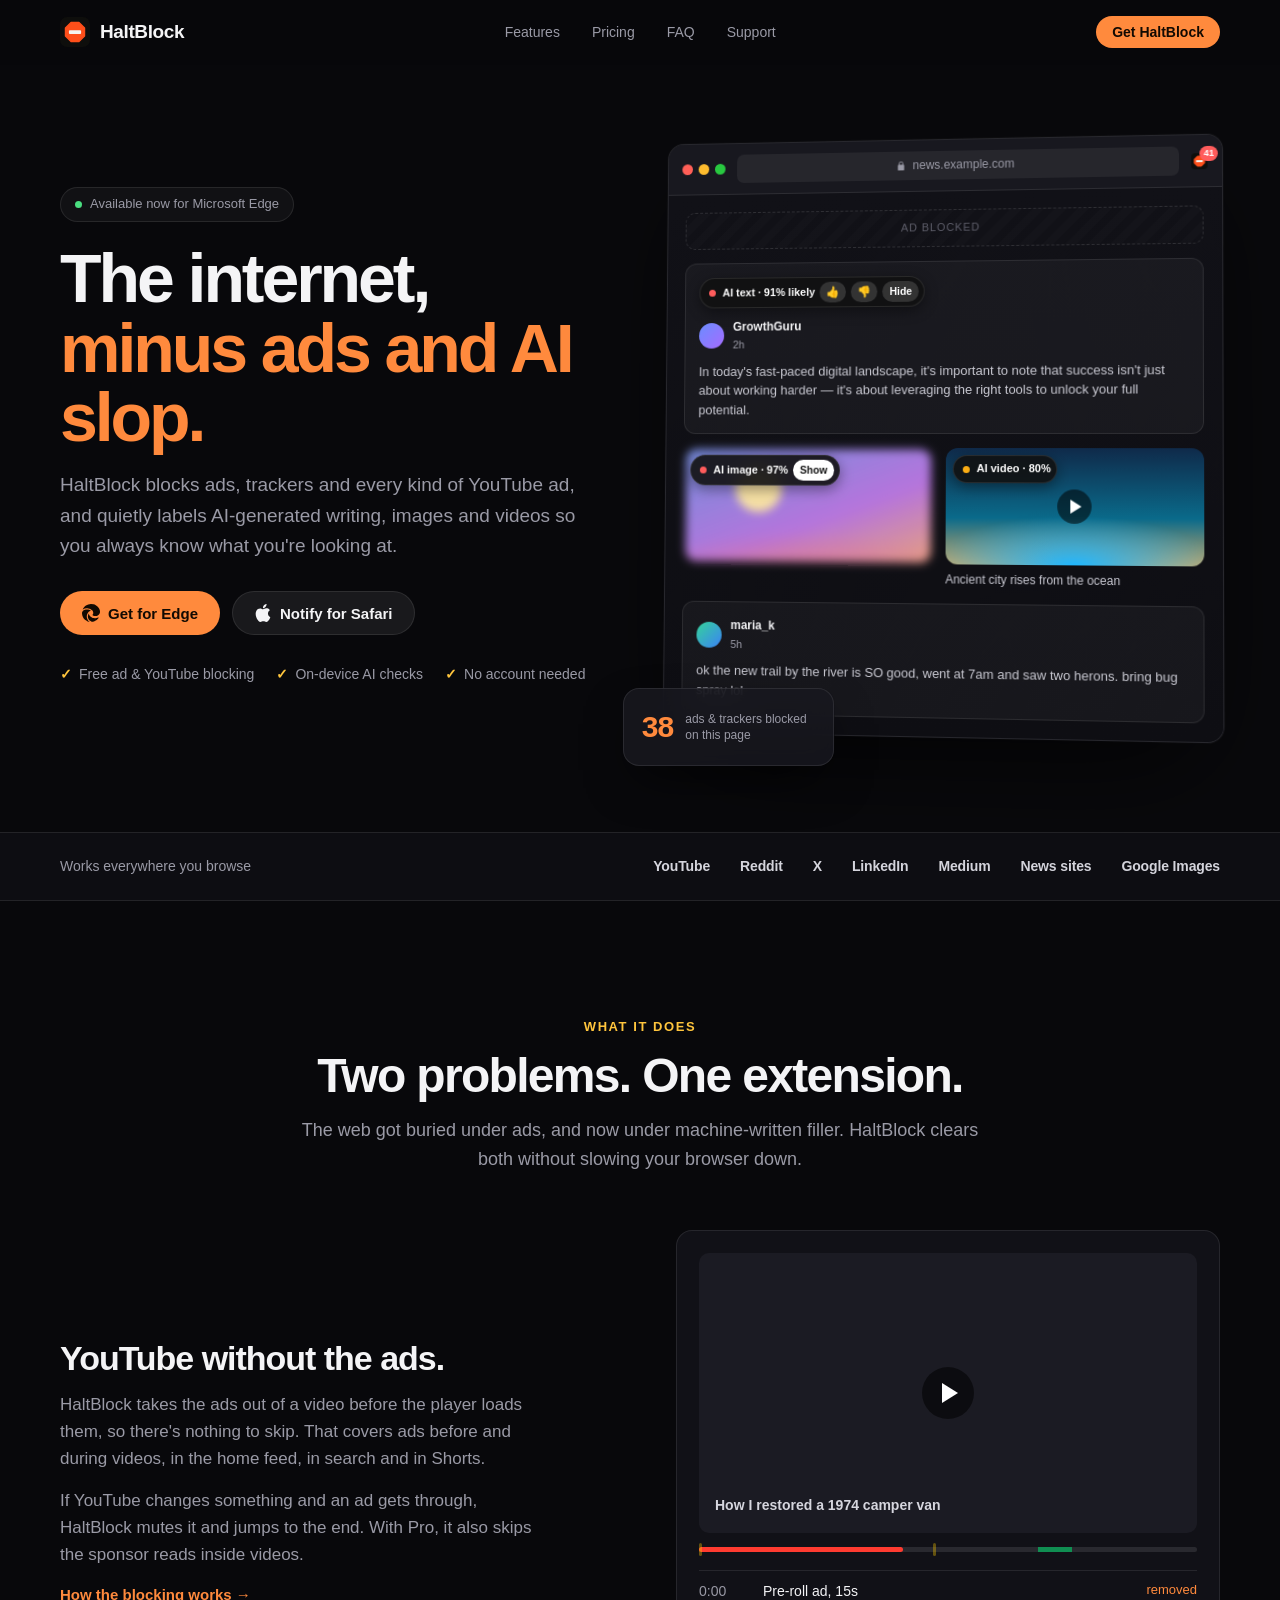
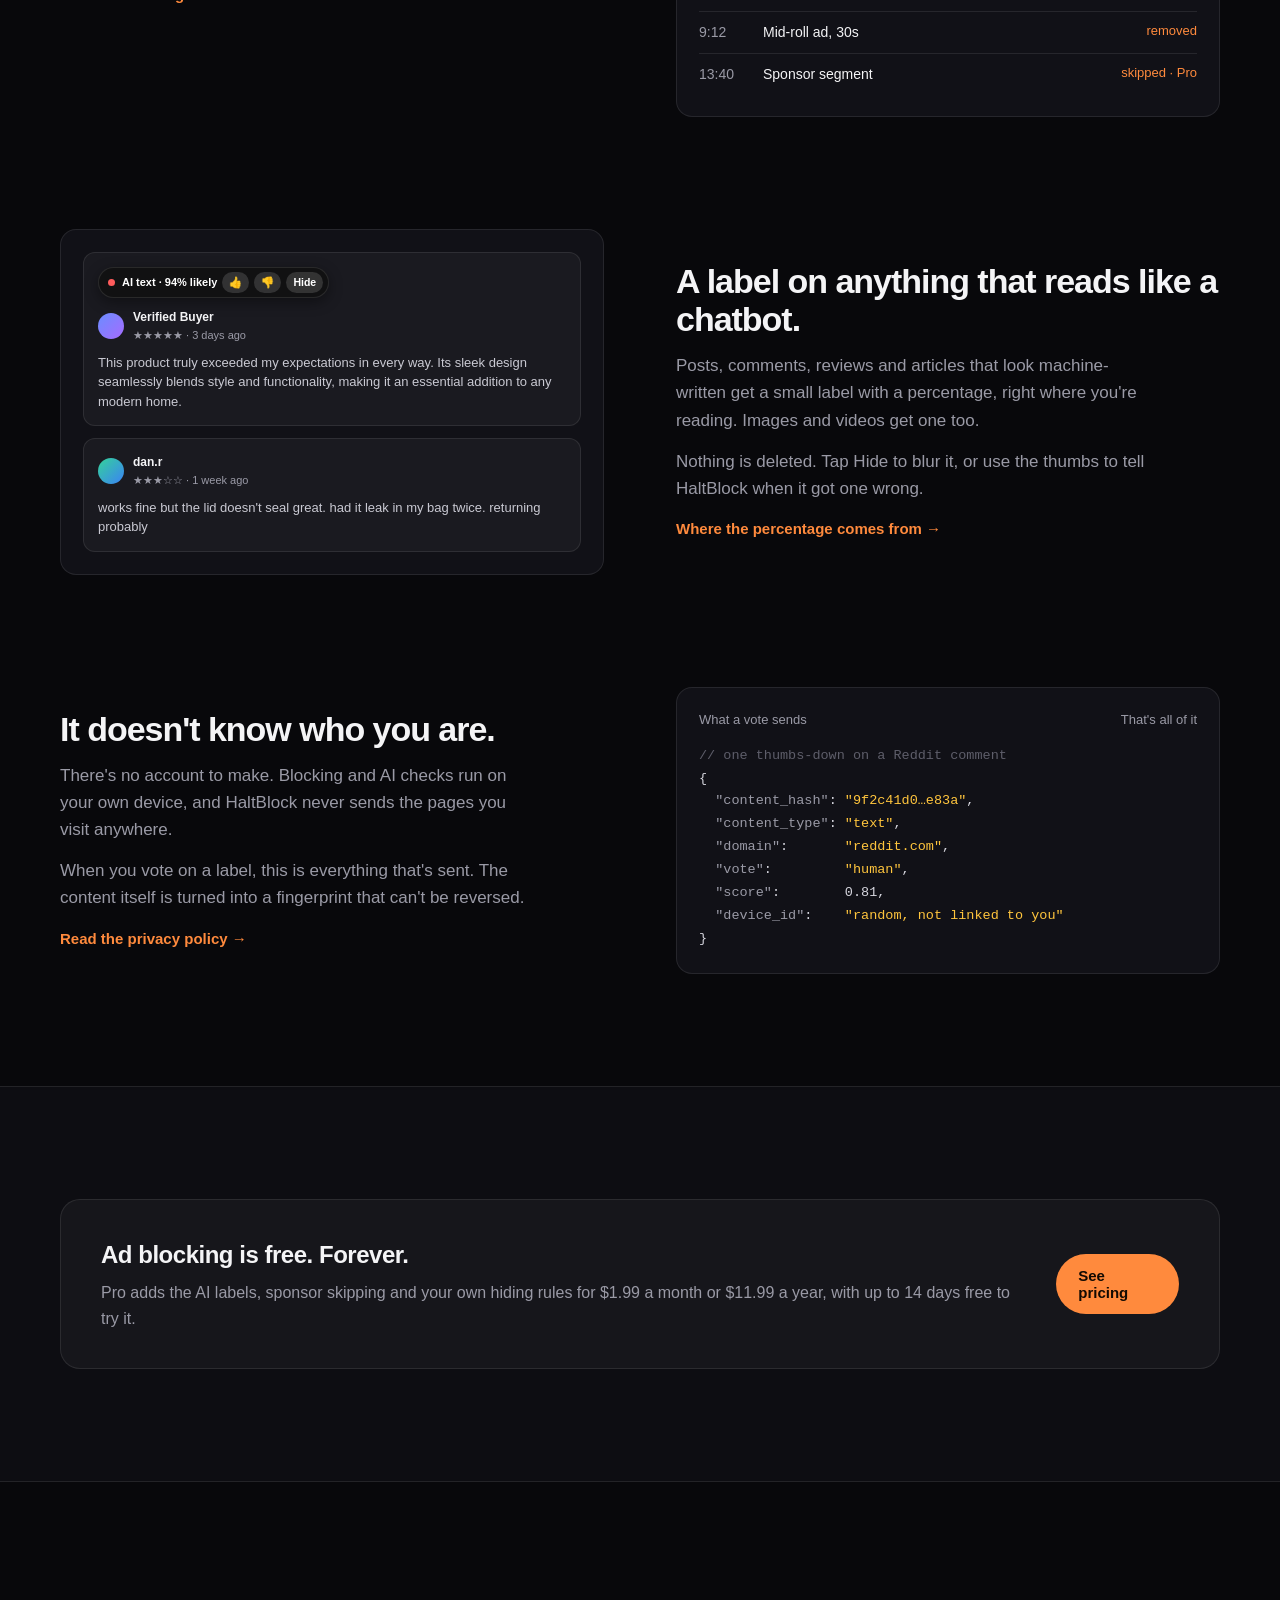
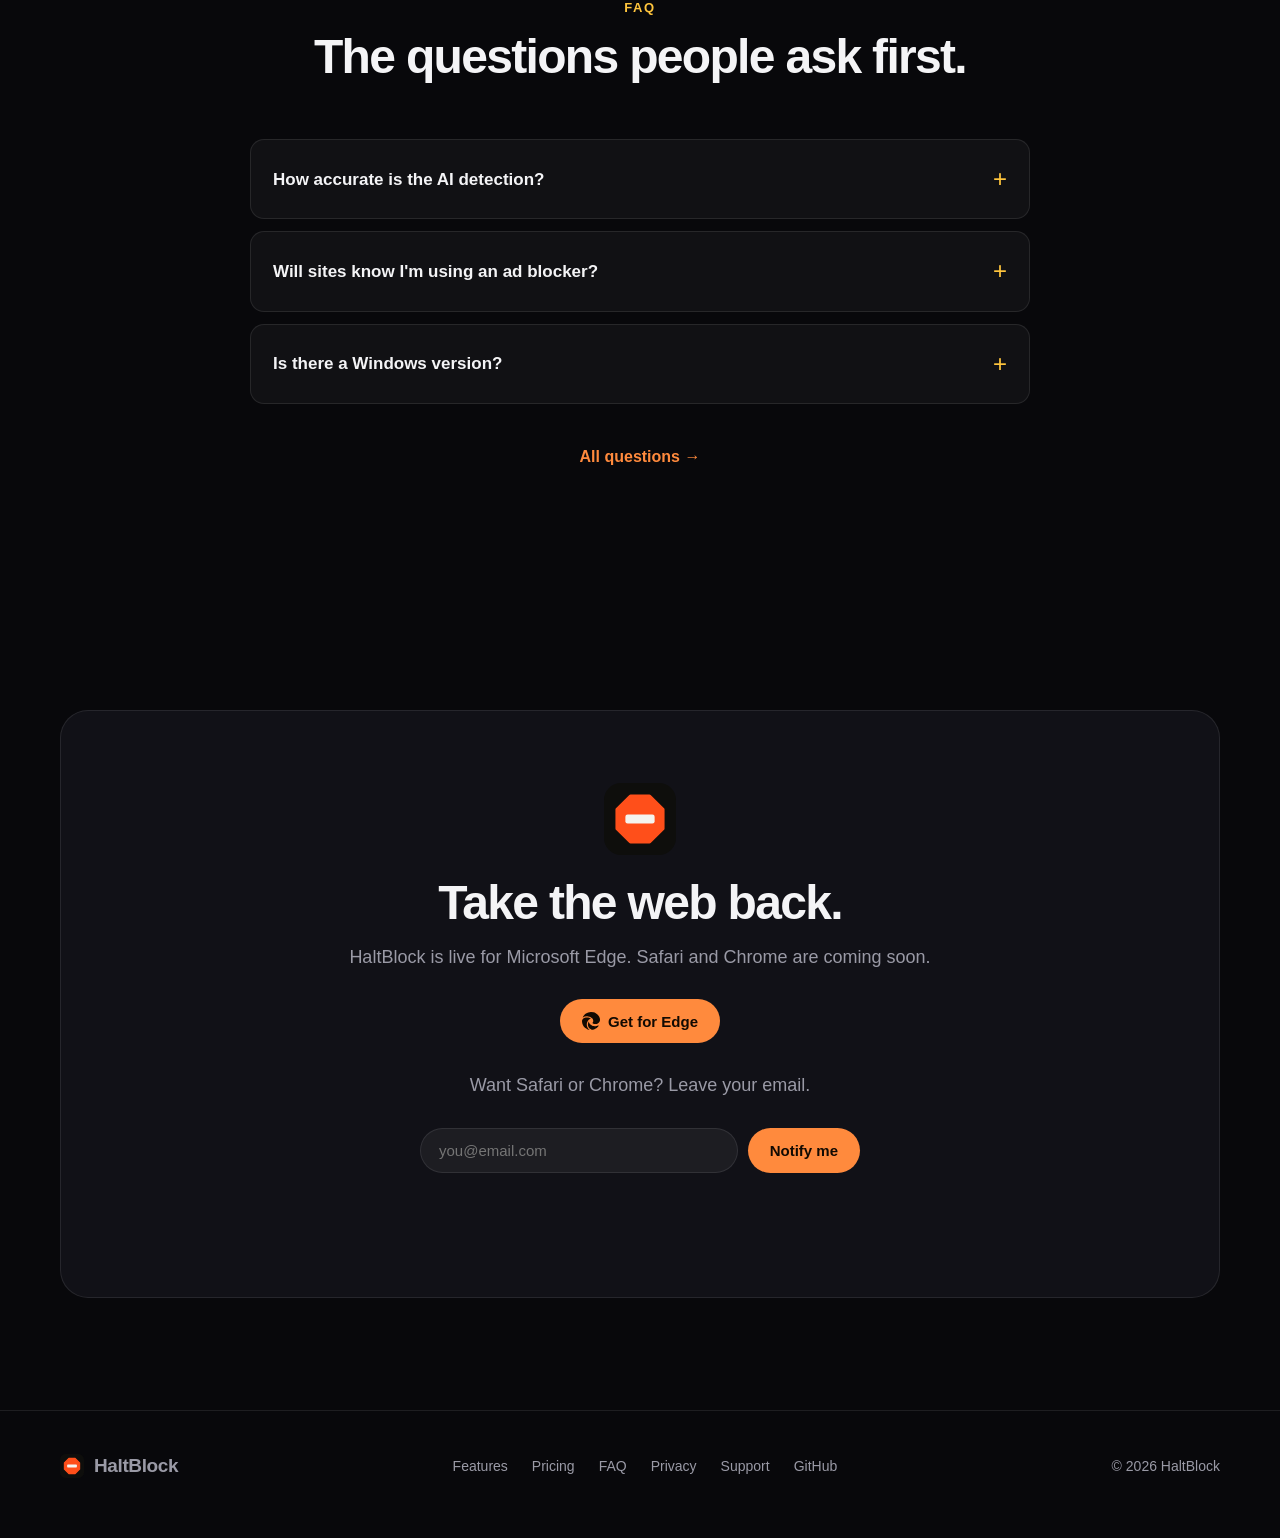
==== index.html @ d2117b4b "Replace the broken Edge button icon with the real mark. Co-authored-by: Cursor <cursoragent@cursor.c" ====
<!DOCTYPE html>
<html lang="en">
<head>
    <meta charset="utf-8">
    <meta name="viewport" content="width=device-width, initial-scale=1">
    <title>HaltBlock — The internet, minus ads and AI slop</title>
    <meta name="description" content="HaltBlock blocks ads, trackers and every kind of YouTube ad, and labels AI-generated text, images and videos. Available now for Microsoft Edge. Safari and Chrome coming soon.">
    <meta property="og:title" content="HaltBlock — The internet, minus ads and AI slop">
    <meta property="og:description" content="HaltBlock blocks ads, trackers and every kind of YouTube ad, and labels AI-generated text, images and videos. Available now for Microsoft Edge.">
    <meta property="og:type" content="website">
    <meta name="theme-color" content="#08080B">
    <link rel="icon" href="assets/logo.svg" type="image/svg+xml">
    <link rel="stylesheet" href="assets/style.css?v=5">
    <script src="assets/main.js?v=6" defer></script>
</head>
<body>
    <nav class="nav">
        <div class="container nav-inner">
            <a href="./" class="brand"><img src="assets/logo.svg" alt="" width="30" height="30"><span>HaltBlock</span></a>
            <div class="nav-links">
                <a href="features/">Features</a>
                <a href="pricing/">Pricing</a>
                <a href="faq/">FAQ</a>
                <a href="support/">Support</a>
            </div>
            <a href="#download" class="button button-small">Get HaltBlock</a>
        </div>
    </nav>

    <header class="hero">
        <div class="container hero-grid">
            <div class="hero-copy reveal">
                <span class="eyebrow"><span class="dot"></span> Available now for Microsoft Edge</span>
                <h1>The internet,<br><span class="accent-text">minus ads and AI slop.</span></h1>
                <p class="lead">HaltBlock blocks ads, trackers and every kind of YouTube ad, and quietly labels AI-generated writing, images and videos so you always know what you're looking at.</p>
                <div class="hero-actions">
                    <a href="https://microsoftedge.microsoft.com/addons/detail/nmaakingkhcmhkjenjofkkhcdcbfdnhn" class="button" rel="noopener"><svg width="18" height="18" viewBox="0 0 24 24" fill="currentColor" aria-hidden="true"><path d="M21.86 17.86q.14 0 .25.12.1.13.1.25t-.11.33l-.32.46-.43.53-.44.5q-.21.25-.38.42l-.22.23q-.58.53-1.34 1.04-.76.51-1.6.91-.86.4-1.74.64t-1.67.24q-.9 0-1.69-.28-.8-.28-1.48-.78-.68-.5-1.22-1.17-.53-.66-.92-1.44-.38-.77-.58-1.6-.2-.83-.2-1.67 0-1 .32-1.96.33-.97.87-1.8.14.95.55 1.77.41.82 1.02 1.5.6.68 1.38 1.21.78.54 1.64.9.86.36 1.77.56.92.2 1.8.2 1.12 0 2.18-.24 1.06-.23 2.06-.72l.2-.1.2-.05zm-15.5-1.27q0 1.1.27 2.15.27 1.06.78 2.03.51.96 1.24 1.77.74.82 1.66 1.4-1.47-.2-2.8-.74-1.33-.55-2.48-1.37-1.15-.83-2.08-1.9-.92-1.07-1.58-2.33T.36 14.94Q0 13.54 0 12.06q0-.81.32-1.49.31-.68.83-1.23.53-.55 1.2-.96.66-.4 1.35-.66.74-.27 1.5-.39.78-.12 1.55-.12.7 0 1.42.1.72.12 1.4.35.68.23 1.32.57.63.35 1.16.83-.35 0-.7.07-.33.07-.65.23v-.02q-.63.28-1.2.74-.57.46-1.05 1.04-.48.58-.87 1.26-.38.67-.65 1.39-.27.71-.42 1.44-.15.72-.15 1.38zM11.96.06q1.7 0 3.33.39 1.63.38 3.07 1.15 1.43.77 2.62 1.93 1.18 1.16 1.98 2.7.49.94.76 1.96.28 1 .28 2.08 0 .89-.23 1.7-.24.8-.69 1.48-.45.68-1.1 1.22-.64.53-1.45.88-.54.24-1.11.36-.58.13-1.16.13-.42 0-.97-.03-.54-.03-1.1-.12-.55-.1-1.05-.28-.5-.19-.84-.5-.12-.09-.23-.24-.1-.16-.1-.33 0-.15.16-.35.16-.2.35-.5.2-.28.36-.68.16-.4.16-.95 0-1.06-.4-1.96-.4-.91-1.06-1.64-.66-.74-1.52-1.28-.86-.55-1.79-.89-.84-.3-1.72-.44-.87-.14-1.76-.14-1.55 0-3.06.45T.94 7.55q.71-1.74 1.81-3.13 1.1-1.38 2.52-2.35Q6.68 1.1 8.37.58q1.7-.52 3.58-.52Z"/></svg>Get for Edge</a>
                    <a href="#download" class="button button-ghost"><svg width="18" height="18" viewBox="0 0 24 24" fill="currentColor" aria-hidden="true"><path d="M12.152 6.896c-.948 0-2.415-1.078-3.96-1.04-2.04.027-3.91 1.183-4.961 3.014-2.117 3.675-.546 9.103 1.519 12.09 1.013 1.454 2.208 3.09 3.792 3.039 1.52-.065 2.09-.987 3.935-.987 1.831 0 2.35.987 3.96.948 1.637-.026 2.676-1.48 3.676-2.948 1.156-1.688 1.636-3.325 1.662-3.415-.039-.013-3.182-1.221-3.22-4.857-.026-3.04 2.48-4.494 2.597-4.559-1.429-2.09-3.623-2.324-4.39-2.376-2-.156-3.675 1.09-4.61 1.09zM15.53 3.83c.843-1.012 1.4-2.427 1.245-3.83-1.207.052-2.662.805-3.532 1.818-.78.896-1.454 2.338-1.273 3.714 1.338.104 2.715-.688 3.559-1.701"/></svg>Notify for Safari</a>
                </div>
                <ul class="hero-points">
                    <li>Free ad &amp; YouTube blocking</li>
                    <li>On-device AI checks</li>
                    <li>No account needed</li>
                </ul>
            </div>

            <div class="hero-visual reveal" aria-label="HaltBlock labeling AI content in a browser">
                <div class="browser">
                    <div class="browser-bar">
                        <span class="lights"><i></i><i></i><i></i></span>
                        <span class="address"><svg width="11" height="11" viewBox="0 0 24 24" fill="currentColor" aria-hidden="true"><path d="M17 9V7a5 5 0 0 0-10 0v2a2 2 0 0 0-2 2v9a2 2 0 0 0 2 2h10a2 2 0 0 0 2-2v-9a2 2 0 0 0-2-2Zm-8 0V7a3 3 0 0 1 6 0v2H9Z"/></svg> news.example.com</span>
                        <span class="ext-icon"><img src="assets/logo.svg" alt="" width="16" height="16"><b id="badge-count">0</b></span>
                    </div>
                    <div class="browser-body">
                        <div class="ad-slot"><span>Ad blocked</span></div>

                        <article class="mock-post">
                            <div class="blok-badge"><span class="pip"></span>AI text · 91% likely<button>👍</button><button>👎</button><button>Hide</button></div>
                            <div class="mock-author"><span class="avatar"></span><div><b>GrowthGuru</b><small>2h</small></div></div>
                            <p>In today's fast-paced digital landscape, it's important to note that success isn't just about working harder — it's about leveraging the right tools to unlock your full potential.</p>
                        </article>

                        <div class="mock-row">
                            <figure class="mock-image">
                                <div class="blok-badge overlay"><span class="pip"></span>AI image · 97%<button class="active">Show</button></div>
                                <div class="art art-1"></div>
                            </figure>
                            <figure class="mock-video">
                                <div class="blok-badge overlay amber"><span class="pip"></span>AI video · 80%</div>
                                <div class="art art-2"><span class="play"></span></div>
                                <figcaption>Ancient city rises from the ocean</figcaption>
                            </figure>
                        </div>

                        <article class="mock-post human">
                            <div class="mock-author"><span class="avatar avatar-2"></span><div><b>maria_k</b><small>5h</small></div></div>
                            <p>ok the new trail by the river is SO good, went at 7am and saw two herons. bring bug spray lol</p>
                        </article>
                    </div>
                </div>
                <div class="float-card stat-card">
                    <span class="stat-num" data-count="38">0</span>
                    <span class="stat-label">ads &amp; trackers blocked on this page</span>
                </div>
            </div>
        </div>
    </header>

    <section class="strip">
        <div class="container strip-inner">
            <span>Works everywhere you browse</span>
            <ul>
                <li>YouTube</li><li>Reddit</li><li>X</li><li>LinkedIn</li><li>Medium</li><li>News sites</li><li>Google Images</li>
            </ul>
        </div>
    </section>

    <section class="section">
        <div class="container">
            <div class="section-head">
                <span class="kicker">What it does</span>
                <h2>Two problems. One extension.</h2>
                <p>The web got buried under ads, and now under machine-written filler. HaltBlock clears both without slowing your browser down.</p>
            </div>

            <div class="rows">
                <div class="row">
                    <div class="row-copy">
                        <h3>YouTube without the ads.</h3>
                        <p>HaltBlock takes the ads out of a video before the player loads them, so there's nothing to skip. That covers ads before and during videos, in the home feed, in search and in Shorts.</p>
                        <p>If YouTube changes something and an ad gets through, HaltBlock mutes it and jumps to the end. With Pro, it also skips the sponsor reads inside videos.</p>
                        <a class="more" href="features/#ads">How the blocking works →</a>
                    </div>
                    <div class="panel">
                        <div class="player-screen"><span class="play"></span><span class="player-title">How I restored a 1974 camper van</span></div>
                        <div class="player-bar"><i class="played" style="width: 41%"></i><b class="gone" style="left: 0"></b><b class="gone" style="left: 47%"></b><b class="sponsor" style="left: 68%; width: 7%"></b></div>
                        <ul class="log">
                            <li><span>0:00</span>Pre-roll ad, 15s<em>removed</em></li>
                            <li><span>9:12</span>Mid-roll ad, 30s<em>removed</em></li>
                            <li><span>13:40</span>Sponsor segment<em>skipped · Pro</em></li>
                        </ul>
                    </div>
                </div>

                <div class="row flip">
                    <div class="row-copy">
                        <h3>A label on anything that reads like a chatbot.</h3>
                        <p>Posts, comments, reviews and articles that look machine-written get a small label with a percentage, right where you're reading. Images and videos get one too.</p>
                        <p>Nothing is deleted. Tap Hide to blur it, or use the thumbs to tell HaltBlock when it got one wrong.</p>
                        <a class="more" href="features/#labels">Where the percentage comes from →</a>
                    </div>
                    <div class="panel">
                        <article class="mock-post">
                            <div class="blok-badge"><span class="pip"></span>AI text · 94% likely<button>👍</button><button>👎</button><button>Hide</button></div>
                            <div class="mock-author"><span class="avatar"></span><div><b>Verified Buyer</b><small>★★★★★ · 3 days ago</small></div></div>
                            <p>This product truly exceeded my expectations in every way. Its sleek design seamlessly blends style and functionality, making it an essential addition to any modern home.</p>
                        </article>
                        <article class="mock-post" style="margin-top: 12px">
                            <div class="mock-author"><span class="avatar avatar-2"></span><div><b>dan.r</b><small>★★★☆☆ · 1 week ago</small></div></div>
                            <p>works fine but the lid doesn't seal great. had it leak in my bag twice. returning probably</p>
                        </article>
                    </div>
                </div>

                <div class="row">
                    <div class="row-copy">
                        <h3>It doesn't know who you are.</h3>
                        <p>There's no account to make. Blocking and AI checks run on your own device, and HaltBlock never sends the pages you visit anywhere.</p>
                        <p>When you vote on a label, this is everything that's sent. The content itself is turned into a fingerprint that can't be reversed.</p>
                        <a class="more" href="privacy/">Read the privacy policy →</a>
                    </div>
                    <div class="panel">
                        <div class="panel-head"><span>What a vote sends</span><span>That's all of it</span></div>
<pre class="code"><span class="c">// one thumbs-down on a Reddit comment</span>
{
  <span class="k">"content_hash"</span>: <span class="s">"9f2c41d0…e83a"</span>,
  <span class="k">"content_type"</span>: <span class="s">"text"</span>,
  <span class="k">"domain"</span>:       <span class="s">"reddit.com"</span>,
  <span class="k">"vote"</span>:         <span class="s">"human"</span>,
  <span class="k">"score"</span>:        0.81,
  <span class="k">"device_id"</span>:    <span class="s">"random, not linked to you"</span>
}</pre>
                    </div>
                </div>
            </div>
        </div>
    </section>

    <section class="section section-alt">
        <div class="container">
            <div class="band">
                <div>
                    <h3>Ad blocking is free. Forever.</h3>
                    <p>Pro adds the AI labels, sponsor skipping and your own hiding rules for $1.99 a month or $11.99 a year, with up to 14 days free to try it.</p>
                </div>
                <a href="pricing/" class="button">See pricing</a>
            </div>
        </div>
    </section>

    <section class="section">
        <div class="container narrow">
            <div class="section-head">
                <span class="kicker">FAQ</span>
                <h2>The questions people ask first.</h2>
            </div>
            <div class="faq">
                <details>
                    <summary>How accurate is the AI detection?</summary>
                    <p>No detector is perfect, which is why HaltBlock shows a confidence score instead of silently deleting things. When content carries an official AI label (like Content Credentials or YouTube's synthetic-content disclosure), HaltBlock is near-certain. Otherwise it combines on-device analysis with community votes, and your own 👍 / 👎 tune it to you.</p>
                </details>
                <details>
                    <summary>Will sites know I'm using an ad blocker?</summary>
                    <p>HaltBlock is built to stay out of sight. Elements are hidden in a way pages can't inspect, and common ad-blocker detection scripts are neutralized. If a site ever breaks, pause HaltBlock for that site with one tap.</p>
                </details>
                <details>
                    <summary>Is there a Windows version?</summary>
                    <p>Yes. HaltBlock is live for Microsoft Edge now. Chrome is coming soon. Buy Pro on this site and you'll get a license key by email that works in up to 5 browsers.</p>
                </details>
            </div>
            <p class="section-foot"><a href="faq/">All questions →</a></p>
        </div>
    </section>

    <section id="download" class="section cta">
        <div class="container">
            <div class="cta-card">
                <img src="assets/logo.svg" alt="" width="72" height="72">
                <h2>Take the web back.</h2>
                <p>HaltBlock is live for Microsoft Edge. Safari and Chrome are coming soon.</p>
                <div class="download-actions">
                    <a class="button" href="https://microsoftedge.microsoft.com/addons/detail/nmaakingkhcmhkjenjofkkhcdcbfdnhn" rel="noopener"><svg width="18" height="18" viewBox="0 0 24 24" fill="currentColor" aria-hidden="true"><path d="M21.86 17.86q.14 0 .25.12.1.13.1.25t-.11.33l-.32.46-.43.53-.44.5q-.21.25-.38.42l-.22.23q-.58.53-1.34 1.04-.76.51-1.6.91-.86.4-1.74.64t-1.67.24q-.9 0-1.69-.28-.8-.28-1.48-.78-.68-.5-1.22-1.17-.53-.66-.92-1.44-.38-.77-.58-1.6-.2-.83-.2-1.67 0-1 .32-1.96.33-.97.87-1.8.14.95.55 1.77.41.82 1.02 1.5.6.68 1.38 1.21.78.54 1.64.9.86.36 1.77.56.92.2 1.8.2 1.12 0 2.18-.24 1.06-.23 2.06-.72l.2-.1.2-.05zm-15.5-1.27q0 1.1.27 2.15.27 1.06.78 2.03.51.96 1.24 1.77.74.82 1.66 1.4-1.47-.2-2.8-.74-1.33-.55-2.48-1.37-1.15-.83-2.08-1.9-.92-1.07-1.58-2.33T.36 14.94Q0 13.54 0 12.06q0-.81.32-1.49.31-.68.83-1.23.53-.55 1.2-.96.66-.4 1.35-.66.74-.27 1.5-.39.78-.12 1.55-.12.7 0 1.42.1.72.12 1.4.35.68.23 1.32.57.63.35 1.16.83-.35 0-.7.07-.33.07-.65.23v-.02q-.63.28-1.2.74-.57.46-1.05 1.04-.48.58-.87 1.26-.38.67-.65 1.39-.27.71-.42 1.44-.15.72-.15 1.38zM11.96.06q1.7 0 3.33.39 1.63.38 3.07 1.15 1.43.77 2.62 1.93 1.18 1.16 1.98 2.7.49.94.76 1.96.28 1 .28 2.08 0 .89-.23 1.7-.24.8-.69 1.48-.45.68-1.1 1.22-.64.53-1.45.88-.54.24-1.11.36-.58.13-1.16.13-.42 0-.97-.03-.54-.03-1.1-.12-.55-.1-1.05-.28-.5-.19-.84-.5-.12-.09-.23-.24-.1-.16-.1-.33 0-.15.16-.35.16-.2.35-.5.2-.28.36-.68.16-.4.16-.95 0-1.06-.4-1.96-.4-.91-1.06-1.64-.66-.74-1.52-1.28-.86-.55-1.79-.89-.84-.3-1.72-.44-.87-.14-1.76-.14-1.55 0-3.06.45T.94 7.55q.71-1.74 1.81-3.13 1.1-1.38 2.52-2.35Q6.68 1.1 8.37.58q1.7-.52 3.58-.52Z"/></svg>Get for Edge</a>
                </div>
                <p class="notify-label">Want Safari or Chrome? Leave your email.</p>
                <form class="notify" id="notify">
                    <input type="email" placeholder="you@email.com" required aria-label="Email address">
                    <button class="button" type="submit">Notify me</button>
                </form>
                <p class="notify-msg" id="notify-msg" aria-live="polite"></p>
            </div>
        </div>
    </section>

    <footer class="footer">
        <div class="container footer-inner">
            <a href="./" class="brand"><img src="assets/logo.svg" alt="" width="24" height="24"><span>HaltBlock</span></a>
            <div class="footer-links">
                <a href="features/">Features</a>
                <a href="pricing/">Pricing</a>
                <a href="faq/">FAQ</a>
                <a href="privacy/">Privacy</a>
                <a href="support/">Support</a>
                <a href="https://github.com/ErdTheTurd/blok">GitHub</a>
            </div>
            <p>&copy; <span id="year">2026</span> HaltBlock</p>
        </div>
    </footer>
</body>
</html>
---- assets/style.css ----
:root {
    --bg: #08080b;
    --bg-alt: #0d0d12;
    --surface: rgba(255, 255, 255, 0.04);
    --surface-strong: rgba(255, 255, 255, 0.07);
    --border: rgba(255, 255, 255, 0.09);
    --text: #f4f4f6;
    --muted: #9a9aa6;
    --amber: #ffc53d;
    --orange: #ff8a3d;
    --red: #ff5c5c;
    --radius: 18px;
    --font: -apple-system, BlinkMacSystemFont, "SF Pro Display", "Inter", "Segoe UI", Roboto, sans-serif;
}

* {
    box-sizing: border-box;
}

html {
    scroll-behavior: smooth;
    scroll-padding-top: 80px;
}

body {
    margin: 0;
    background: var(--bg);
    color: var(--text);
    font: 16px/1.6 var(--font);
    -webkit-font-smoothing: antialiased;
    overflow-x: hidden;
}

a {
    color: inherit;
    text-decoration: none;
}

img {
    display: block;
}

.container {
    width: min(1160px, 100% - 48px);
    margin: 0 auto;
}

.narrow {
    width: min(780px, 100% - 48px);
}

/* Navigation */

.nav {
    position: sticky;
    top: 0;
    z-index: 50;
    background: rgba(8, 8, 11, 0.7);
    -webkit-backdrop-filter: saturate(180%) blur(18px);
    backdrop-filter: saturate(180%) blur(18px);
    border-bottom: 1px solid transparent;
    transition: border-color 0.3s;
}

.nav.scrolled {
    border-bottom-color: var(--border);
}

.nav-inner {
    display: flex;
    align-items: center;
    justify-content: space-between;
    height: 64px;
}

.brand {
    display: flex;
    align-items: center;
    gap: 10px;
    font-weight: 700;
    font-size: 19px;
    letter-spacing: -0.02em;
}

.nav-links {
    display: flex;
    gap: 32px;
    font-size: 14px;
    color: var(--muted);
}

.nav-links a:hover {
    color: var(--text);
}

/* Buttons */

.button {
    display: inline-flex;
    align-items: center;
    justify-content: center;
    gap: 8px;
    padding: 13px 22px;
    border: 0;
    border-radius: 999px;
    background: var(--orange);
    color: #120a02;
    font: 600 15px var(--font);
    cursor: pointer;
    transition: background-color 0.15s;
}

.button:hover {
    background: #ff9d5c;
}

.button-small {
    padding: 8px 16px;
    font-size: 14px;
}

.button-ghost {
    background: var(--surface-strong);
    color: var(--text);
    box-shadow: inset 0 0 0 1px var(--border);
}

.button-ghost:hover {
    background: rgba(255, 255, 255, 0.11);
    box-shadow: inset 0 0 0 1px rgba(255, 255, 255, 0.16);
}

.button-block {
    width: 100%;
}

/* Hero */

.hero {
    padding: 72px 0 96px;
}

.hero-grid {
    display: grid;
    grid-template-columns: 1fr 1.05fr;
    gap: 64px;
    align-items: center;
}

.eyebrow {
    display: inline-flex;
    align-items: center;
    gap: 8px;
    padding: 6px 14px;
    border-radius: 999px;
    background: var(--surface);
    border: 1px solid var(--border);
    color: var(--muted);
    font-size: 13px;
}

.eyebrow .dot {
    width: 7px;
    height: 7px;
    border-radius: 50%;
    background: #4ade80;
}

h1 {
    margin: 22px 0 18px;
    font-size: clamp(42px, 5.6vw, 68px);
    line-height: 1.02;
    letter-spacing: -0.045em;
    font-weight: 800;
}

.accent-text {
    color: var(--orange);
}

.lead {
    max-width: 520px;
    margin: 0 0 30px;
    color: var(--muted);
    font-size: 19px;
}

.hero-actions {
    display: flex;
    flex-wrap: wrap;
    gap: 12px;
}

.hero-points {
    display: flex;
    flex-wrap: wrap;
    gap: 8px 22px;
    margin: 28px 0 0;
    padding: 0;
    list-style: none;
    color: var(--muted);
    font-size: 14px;
}

.hero-points li::before {
    content: "✓";
    margin-right: 7px;
    color: var(--amber);
    font-weight: 700;
}

/* Browser mockup */

.hero-visual {
    position: relative;
}

.browser {
    border-radius: 16px;
    background: #121218;
    border: 1px solid var(--border);
    box-shadow: 0 40px 100px -30px rgba(0, 0, 0, 0.9), 0 0 0 1px rgba(255, 255, 255, 0.02);
    overflow: hidden;
    transform: perspective(1600px) rotateY(-6deg) rotateX(2deg);
    transition: transform 0.6s;
}

.hero-visual:hover .browser {
    transform: perspective(1600px) rotateY(-2deg) rotateX(1deg);
}

.browser-bar {
    display: flex;
    align-items: center;
    gap: 12px;
    padding: 11px 14px;
    background: #18181f;
    border-bottom: 1px solid var(--border);
}

.lights {
    display: flex;
    gap: 6px;
}

.lights i {
    width: 11px;
    height: 11px;
    border-radius: 50%;
    background: #ff5f57;
}

.lights i:nth-child(2) { background: #febc2e; }
.lights i:nth-child(3) { background: #28c840; }

.address {
    flex: 1;
    display: flex;
    align-items: center;
    justify-content: center;
    gap: 6px;
    padding: 5px 10px;
    border-radius: 7px;
    background: rgba(255, 255, 255, 0.06);
    color: var(--muted);
    font-size: 12px;
}

.ext-icon {
    position: relative;
}

.ext-icon b {
    position: absolute;
    top: -7px;
    right: -10px;
    min-width: 17px;
    padding: 0 4px;
    border-radius: 999px;
    background: var(--red);
    color: #fff;
    font-size: 9px;
    line-height: 15px;
    text-align: center;
}

.browser-body {
    display: flex;
    flex-direction: column;
    gap: 14px;
    padding: 18px;
    background: linear-gradient(#111117, #0e0e13);
}

.ad-slot {
    display: flex;
    align-items: center;
    justify-content: center;
    height: 38px;
    border: 1px dashed rgba(255, 255, 255, 0.12);
    border-radius: 10px;
    color: #5e5e6a;
    font-size: 11px;
    letter-spacing: 0.08em;
    text-transform: uppercase;
    background: repeating-linear-gradient(-45deg, transparent 0 8px, rgba(255, 255, 255, 0.015) 8px 16px);
}

.mock-post {
    padding: 14px;
    border-radius: 12px;
    background: var(--surface);
    border: 1px solid var(--border);
}

.mock-post p {
    margin: 8px 0 0;
    color: #c9c9d2;
    font-size: 13px;
    line-height: 1.5;
}

.mock-author {
    display: flex;
    align-items: center;
    gap: 9px;
    font-size: 12px;
}

.mock-author small {
    display: block;
    color: var(--muted);
    font-size: 11px;
}

.avatar {
    width: 26px;
    height: 26px;
    border-radius: 50%;
    background: linear-gradient(135deg, #6a8dff, #a66bff);
}

.avatar-2 {
    background: linear-gradient(135deg, #34d399, #3b82f6);
}

.mock-row {
    display: grid;
    grid-template-columns: 1fr 1fr;
    gap: 12px;
}

.mock-image, .mock-video {
    position: relative;
    margin: 0;
}

.art {
    height: 116px;
    border-radius: 12px;
}

.art-1 {
    background:
        radial-gradient(circle at 30% 35%, #ffe08a 0 12%, transparent 13%),
        radial-gradient(120% 80% at 50% 120%, #ff6b9a, transparent 60%),
        linear-gradient(160deg, #6a8dff, #c86bff 60%, #ff9a6b);
    filter: blur(5px) saturate(0.7);
    transform: scale(0.98);
}

.art-2 {
    position: relative;
    display: flex;
    align-items: center;
    justify-content: center;
    background:
        radial-gradient(80% 60% at 50% 100%, #1fb6ff, transparent 70%),
        linear-gradient(180deg, #0f2a4a, #0a6a8a 60%, #c7a96b);
}

.play {
    width: 34px;
    height: 34px;
    border-radius: 50%;
    background: rgba(0, 0, 0, 0.55);
    position: relative;
}

.play::after {
    content: "";
    position: absolute;
    left: 13px;
    top: 10px;
    border-left: 11px solid #fff;
    border-top: 7px solid transparent;
    border-bottom: 7px solid transparent;
}

.mock-video figcaption {
    margin-top: 6px;
    color: #c9c9d2;
    font-size: 12px;
}

/* The HaltBlock badge, matching the extension's real label */

.blok-badge {
    display: inline-flex;
    align-items: center;
    gap: 5px;
    margin-bottom: 10px;
    padding: 4px 5px 4px 9px;
    border-radius: 999px;
    background: rgba(17, 17, 17, 0.9);
    border: 1px solid rgba(255, 255, 255, 0.1);
    color: #fff;
    font-size: 11px;
    font-weight: 600;
    white-space: nowrap;
    box-shadow: 0 4px 14px rgba(0, 0, 0, 0.4);
}

.blok-badge.overlay {
    position: absolute;
    top: 7px;
    left: 7px;
    z-index: 2;
    margin: 0;
    -webkit-backdrop-filter: blur(8px);
    backdrop-filter: blur(8px);
}

.blok-badge .pip {
    width: 7px;
    height: 7px;
    border-radius: 50%;
    background: var(--red);
    margin-right: 2px;
}

.blok-badge.amber .pip {
    background: #faad14;
}

.blok-badge button {
    padding: 2px 7px;
    border: 0;
    border-radius: 999px;
    background: rgba(255, 255, 255, 0.14);
    color: #fff;
    font: inherit;
    font-size: 10.5px;
    cursor: pointer;
    transition: background 0.15s;
}

.blok-badge button:hover {
    background: rgba(255, 255, 255, 0.28);
}

.blok-badge button.active {
    background: #fff;
    color: #111;
}

.blok-badge.large {
    font-size: 13px;
    padding: 6px 6px 6px 12px;
    gap: 7px;
}

.blok-badge.large button {
    font-size: 12.5px;
    padding: 3px 10px;
}

.float-card {
    position: absolute;
    left: -36px;
    bottom: -30px;
    display: flex;
    align-items: center;
    gap: 12px;
    padding: 14px 18px;
    border-radius: 16px;
    background: rgba(24, 24, 31, 0.85);
    border: 1px solid var(--border);
    -webkit-backdrop-filter: blur(16px);
    backdrop-filter: blur(16px);
    box-shadow: 0 20px 50px -15px rgba(0, 0, 0, 0.8);
    animation: float 6s ease-in-out infinite;
}

.stat-num {
    font-size: 30px;
    font-weight: 800;
    letter-spacing: -0.03em;
    color: var(--orange);
}

.stat-label {
    max-width: 130px;
    color: var(--muted);
    font-size: 12px;
    line-height: 1.35;
}

@keyframes float {
    50% { transform: translateY(-8px); }
}

/* Strip */

.strip {
    border-block: 1px solid var(--border);
    background: var(--bg-alt);
}

.strip-inner {
    display: flex;
    align-items: center;
    justify-content: space-between;
    gap: 24px;
    padding: 22px 0;
    color: var(--muted);
    font-size: 14px;
}

.strip ul {
    display: flex;
    flex-wrap: wrap;
    gap: 10px 30px;
    margin: 0;
    padding: 0;
    list-style: none;
    color: #d6d6de;
    font-weight: 600;
    letter-spacing: -0.01em;
}

/* Sections */

.section {
    padding: 112px 0;
}

.section-alt {
    background: var(--bg-alt);
    border-block: 1px solid var(--border);
}

.section-head {
    max-width: 680px;
    margin: 0 auto 56px;
    text-align: center;
}

.kicker {
    color: var(--amber);
    font-size: 13px;
    font-weight: 700;
    letter-spacing: 0.12em;
    text-transform: uppercase;
}

h2 {
    margin: 12px 0 14px;
    font-size: clamp(32px, 4vw, 48px);
    line-height: 1.08;
    letter-spacing: -0.035em;
    font-weight: 800;
}

.section-head p {
    margin: 0;
    color: var(--muted);
    font-size: 18px;
}

/* How it works */

.how-grid {
    display: grid;
    grid-template-columns: 1fr 1fr;
    gap: 56px;
    align-items: center;
}

.signals {
    display: flex;
    flex-direction: column;
    gap: 28px;
    margin: 0;
    padding: 0;
    list-style: none;
}

.signals li {
    display: flex;
    gap: 18px;
}

.num {
    flex: none;
    display: flex;
    align-items: center;
    justify-content: center;
    width: 36px;
    height: 36px;
    border-radius: 50%;
    background: var(--orange);
    color: #120a02;
    font-weight: 800;
}

.signals h4 {
    margin: 4px 0 6px;
    font-size: 18px;
    letter-spacing: -0.015em;
}

.signals p {
    margin: 0;
    color: var(--muted);
}

.label-demo {
    padding: 28px;
    border-radius: 22px;
    background: var(--surface);
    border: 1px solid var(--border);
}

.demo-caption {
    margin: 0 0 14px;
    color: var(--muted);
    font-size: 13px;
    font-weight: 600;
    letter-spacing: 0.08em;
    text-transform: uppercase;
}

.demo-card {
    padding: 20px;
    border-radius: 14px;
    background: #f7f7f8;
    color: #1d1d22;
}

.demo-text {
    margin: 0;
    font: 17px/1.55 Georgia, "Times New Roman", serif;
    transition: filter 0.3s;
}

.demo-text.blurred {
    filter: blur(7px);
}

.demo-hint {
    margin: 12px 0 0;
    color: #707080;
    font-size: 13px;
}

.meter {
    display: flex;
    flex-direction: column;
    gap: 10px;
    margin-top: 22px;
}

.meter-row {
    display: grid;
    grid-template-columns: 110px 1fr;
    align-items: center;
    gap: 12px;
    color: var(--muted);
    font-size: 13px;
}

.bar {
    height: 8px;
    border-radius: 999px;
    background: rgba(255, 255, 255, 0.07);
    overflow: hidden;
}

.bar i {
    display: block;
    width: 0;
    height: 100%;
    border-radius: inherit;
    background: var(--orange);
    transition: width 1.4s cubic-bezier(0.2, 0.8, 0.2, 1);
}

.visible .bar i {
    width: var(--w);
}

/* Pricing */

.billing-toggle {
    display: flex;
    width: fit-content;
    margin: -24px auto 40px;
    padding: 4px;
    border-radius: 999px;
    background: var(--surface);
    border: 1px solid var(--border);
}

.billing-toggle button {
    display: flex;
    align-items: center;
    gap: 8px;
    padding: 8px 18px;
    border: 0;
    border-radius: 999px;
    background: none;
    color: var(--muted);
    font: 600 14px var(--font);
    cursor: pointer;
}

.billing-toggle button.active {
    background: var(--surface-strong);
    color: var(--text);
    box-shadow: inset 0 0 0 1px var(--border);
}

.billing-toggle em {
    padding: 1px 8px;
    border-radius: 999px;
    background: rgba(74, 222, 128, 0.14);
    color: #4ade80;
    font-size: 11px;
    font-style: normal;
}

.plans {
    display: grid;
    grid-template-columns: repeat(2, minmax(0, 380px));
    justify-content: center;
    gap: 20px;
}

.plan {
    position: relative;
    display: flex;
    flex-direction: column;
    padding: 34px;
    border-radius: 22px;
    background: var(--surface);
    border: 1px solid var(--border);
}

.plan-pro {
    background: #121218;
    border-color: rgba(255, 138, 61, 0.5);
}

.plan-tag {
    position: absolute;
    top: -12px;
    left: 34px;
    padding: 3px 12px;
    border-radius: 999px;
    background: var(--orange);
    color: #120a02;
    font-size: 12px;
    font-weight: 700;
}

.plan h3 {
    margin: 0;
    font-size: 20px;
}

.price {
    margin: 14px 0 4px;
}

.price span {
    font-size: 48px;
    font-weight: 800;
    letter-spacing: -0.04em;
}

.price small {
    margin-left: 6px;
    color: var(--muted);
    font-size: 16px;
}

.plan-sub {
    margin: 0 0 22px;
    color: var(--muted);
    font-size: 14px;
}

.plan ul {
    flex: 1;
    display: flex;
    flex-direction: column;
    gap: 11px;
    margin: 0 0 28px;
    padding: 0;
    list-style: none;
    font-size: 15px;
}

.plan li::before {
    content: "✓";
    display: inline-flex;
    align-items: center;
    justify-content: center;
    width: 20px;
    height: 20px;
    margin-right: 10px;
    border-radius: 50%;
    background: rgba(255, 197, 61, 0.14);
    color: var(--amber);
    font-size: 11px;
    font-weight: 800;
}

.plan-note {
    margin: 12px 0 0;
    color: var(--muted);
    font-size: 13px;
    text-align: center;
}

/* FAQ */

.faq {
    display: flex;
    flex-direction: column;
    gap: 12px;
}

.faq details {
    border-radius: 14px;
    background: var(--surface);
    border: 1px solid var(--border);
    transition: border-color 0.2s;
}

.faq details[open] {
    border-color: rgba(255, 197, 61, 0.3);
}

.faq summary {
    display: flex;
    justify-content: space-between;
    align-items: center;
    gap: 16px;
    padding: 20px 22px;
    font-weight: 600;
    font-size: 17px;
    cursor: pointer;
    list-style: none;
}

.faq summary::-webkit-details-marker {
    display: none;
}

.faq summary::after {
    content: "+";
    color: var(--amber);
    font-size: 24px;
    font-weight: 400;
    transition: transform 0.2s;
}

.faq details[open] summary::after {
    transform: rotate(45deg);
}

.faq details p {
    margin: 0;
    padding: 0 22px 22px;
    color: var(--muted);
}

/* CTA */

.cta-card {
    display: flex;
    flex-direction: column;
    align-items: center;
    padding: 72px 32px;
    border-radius: 28px;
    text-align: center;
    background: #111117;
    border: 1px solid var(--border);
}

.cta-card h2 {
    margin-top: 22px;
}

.cta-card > p {
    margin: 0 0 28px;
    color: var(--muted);
    font-size: 18px;
}

.download-actions {
    display: flex;
    flex-wrap: wrap;
    justify-content: center;
    gap: 12px;
    margin-bottom: 28px;
}

.notify-label {
    margin: 0 0 12px;
    color: var(--muted);
    font-size: 14px;
}

.notify {
    display: flex;
    gap: 10px;
    width: min(440px, 100%);
}

.notify input {
    flex: 1;
    min-width: 0;
    padding: 13px 18px;
    border-radius: 999px;
    border: 1px solid var(--border);
    background: rgba(255, 255, 255, 0.05);
    color: var(--text);
    font: 15px var(--font);
    outline: none;
}

.notify input:focus {
    border-color: rgba(255, 197, 61, 0.6);
}

.notify-msg {
    min-height: 24px;
    margin: 14px 0 0;
    color: var(--muted);
    font-size: 14px;
}

/* Footer */

.footer {
    padding: 40px 0 56px;
    border-top: 1px solid var(--border);
    color: var(--muted);
    font-size: 14px;
}

.footer-inner {
    display: flex;
    align-items: center;
    justify-content: space-between;
    gap: 20px;
}

.footer-links {
    display: flex;
    gap: 24px;
}

.footer-links a:hover {
    color: var(--text);
}

.footer p {
    margin: 0;
}

/* Legal pages */

.legal {
    padding: 72px 0 112px;
}

.legal h1 {
    font-size: clamp(36px, 5vw, 52px);
}

.legal h2 {
    margin-top: 44px;
    font-size: 24px;
    letter-spacing: -0.02em;
}

.legal p, .legal li {
    color: #c4c4cd;
}

.legal .updated {
    color: var(--muted);
}

.legal a {
    color: var(--amber);
}

/* Nav: current page */

.nav-links a[aria-current="page"] {
    color: var(--text);
}

/* Page header for inner pages */

.page-head {
    padding: 80px 0 24px;
}

.page-head h1 {
    margin: 14px 0 16px;
    max-width: 820px;
}

.page-head .lead {
    max-width: 640px;
    margin: 0;
}

/* Feature rows: copy on one side, a concrete product visual on the other */

.rows {
    display: flex;
    flex-direction: column;
    gap: 112px;
}

.row {
    display: grid;
    grid-template-columns: 1fr 1fr;
    gap: 72px;
    align-items: center;
}

.row.flip .row-copy {
    order: 2;
}

.row-copy h3 {
    margin: 0 0 14px;
    font-size: clamp(26px, 3vw, 34px);
    line-height: 1.12;
    letter-spacing: -0.03em;
    font-weight: 800;
}

.row-copy p {
    max-width: 480px;
    margin: 0 0 14px;
    color: var(--muted);
    font-size: 17px;
}

.row-copy .more {
    color: var(--orange);
    font-size: 15px;
    font-weight: 600;
}

.row-copy .more:hover {
    text-decoration: underline;
}

.facts {
    max-width: 480px;
    margin: 22px 0 0;
    padding: 0;
    list-style: none;
    border-top: 1px solid var(--border);
}

.facts li {
    display: flex;
    justify-content: space-between;
    gap: 16px;
    padding: 11px 0;
    border-bottom: 1px solid var(--border);
    font-size: 15px;
}

.facts li span:last-child {
    color: var(--muted);
    text-align: right;
}

.panel {
    padding: 22px;
    border-radius: 16px;
    background: #111117;
    border: 1px solid var(--border);
}

.panel-head {
    display: flex;
    justify-content: space-between;
    gap: 12px;
    margin: 0 0 14px;
    color: var(--muted);
    font-size: 13px;
}

/* Visual: YouTube player with the ads taken out of the timeline */

.player-screen {
    position: relative;
    display: flex;
    align-items: flex-end;
    aspect-ratio: 16 / 9;
    padding: 16px;
    border-radius: 10px;
    background: #1b1b23;
    overflow: hidden;
}

.player-screen .play {
    position: absolute;
    top: 50%;
    left: 50%;
    width: 52px;
    height: 52px;
    transform: translate(-50%, -50%);
}

.player-screen .play::after {
    left: 20px;
    top: 16px;
    border-left-width: 16px;
    border-top-width: 10px;
    border-bottom-width: 10px;
}

.player-title {
    color: #d6d6de;
    font-size: 14px;
    font-weight: 600;
}

.player-bar {
    position: relative;
    height: 5px;
    margin: 14px 0 18px;
    border-radius: 999px;
    background: rgba(255, 255, 255, 0.1);
}

.player-bar .played {
    position: absolute;
    inset: 0 auto 0 0;
    border-radius: inherit;
    background: #ff3b30;
}

.player-bar .gone {
    position: absolute;
    top: -4px;
    width: 3px;
    height: 13px;
    border-radius: 2px;
    background: #ffcc00;
    opacity: 0.35;
}

.player-bar .sponsor {
    position: absolute;
    top: 0;
    height: 5px;
    background: #00d26a;
    opacity: 0.6;
}

.log {
    margin: 0;
    padding: 0;
    list-style: none;
    font-size: 14px;
}

.log li {
    display: grid;
    grid-template-columns: 52px 1fr auto;
    gap: 12px;
    padding: 9px 0;
    border-top: 1px solid var(--border);
}

.log li > span:first-child {
    color: var(--muted);
    font-variant-numeric: tabular-nums;
}

.log em {
    color: var(--orange);
    font-style: normal;
    font-size: 13px;
}

.log code {
    color: #d6d6de;
    font: 13px ui-monospace, "SF Mono", Menlo, Consolas, monospace;
}

.log.requests li {
    grid-template-columns: 1fr auto;
}

/* Visual: the nag screen sites never get to show */

.nag {
    position: relative;
    padding: 28px;
    border-radius: 12px;
    background: #f4f4f6;
    color: #1d1d22;
    text-align: center;
    opacity: 0.4;
}

.nag strong {
    display: block;
    margin-bottom: 6px;
    font-size: 17px;
}

.nag p {
    margin: 0 0 16px;
    color: #55555f;
    font-size: 14px;
}

.nag span {
    display: inline-block;
    padding: 8px 16px;
    border-radius: 8px;
    background: #1d1d22;
    color: #fff;
    font-size: 13px;
}

.nag::after {
    content: "";
    position: absolute;
    left: 6%;
    right: 6%;
    top: 50%;
    border-top: 3px solid var(--red);
    transform: rotate(-12deg);
}

.nag-caption {
    margin: 14px 0 0;
    color: var(--muted);
    font-size: 14px;
    text-align: center;
}

/* Visual: code-style panel (vote payload, custom rules) */

.code {
    margin: 0;
    overflow-x: auto;
    color: #d6d6de;
    font: 13.5px/1.7 ui-monospace, "SF Mono", Menlo, Consolas, monospace;
    white-space: pre;
}

.code .k { color: #9a9aa6; }
.code .s { color: var(--amber); }
.code .c { color: #5e5e6a; }

/* Visual: the toolbar popup */

.popup {
    max-width: 300px;
    margin: 0 auto;
}

.popup-head {
    display: flex;
    align-items: center;
    gap: 10px;
    margin-bottom: 16px;
    font-weight: 700;
}

.popup-head small {
    display: block;
    color: var(--muted);
    font-size: 12px;
    font-weight: 400;
}

.popup-stats {
    display: grid;
    grid-template-columns: repeat(3, 1fr);
    gap: 8px;
    margin-bottom: 14px;
    padding: 12px;
    border-radius: 10px;
    background: var(--surface);
    text-align: center;
}

.popup-stats b {
    display: block;
    font-size: 20px;
}

.popup-stats span {
    color: var(--muted);
    font-size: 11px;
}

.popup-button {
    padding: 10px;
    border-radius: 9px;
    background: var(--text);
    color: var(--bg);
    font-size: 14px;
    font-weight: 600;
    text-align: center;
}

/* Small "more on this page" bands */

.band {
    display: flex;
    align-items: center;
    justify-content: space-between;
    gap: 32px;
    padding: 36px 40px;
    border-radius: 20px;
    background: var(--surface);
    border: 1px solid var(--border);
}

.band h3 {
    margin: 0 0 6px;
    font-size: 24px;
    letter-spacing: -0.02em;
}

.band p {
    margin: 0;
    color: var(--muted);
}

.section-foot {
    margin-top: 40px;
    text-align: center;
}

.section-foot a {
    color: var(--orange);
    font-weight: 600;
}

/* Pricing comparison table */

.compare-table {
    width: 100%;
    max-width: 780px;
    margin: 0 auto;
    border-collapse: collapse;
    font-size: 15px;
}

.compare-table th,
.compare-table td {
    padding: 14px 12px;
    border-bottom: 1px solid var(--border);
    text-align: center;
}

.compare-table th:first-child,
.compare-table td:first-child {
    text-align: left;
}

.compare-table thead th {
    color: var(--muted);
    font-size: 13px;
    font-weight: 600;
}

.compare-table td.yes {
    color: var(--amber);
    font-weight: 700;
}

.compare-table td.no {
    color: #4a4a55;
}

.compare-table small {
    display: block;
    color: var(--muted);
    font-size: 12.5px;
}

.pay-grid {
    display: grid;
    grid-template-columns: 1fr 1fr;
    gap: 20px;
}

.pay-grid h3 {
    display: flex;
    align-items: center;
    gap: 10px;
    margin: 0 0 14px;
    font-size: 20px;
}

/* FAQ groups */

.faq-group + .faq-group {
    margin-top: 56px;
}

.faq-group h2 {
    margin: 0 0 18px;
    font-size: 24px;
    letter-spacing: -0.02em;
}

/* Scroll reveal */

.reveal {
    opacity: 0;
    transform: translateY(18px);
    transition: opacity 0.7s ease, transform 0.7s ease;
}

.reveal.visible {
    opacity: 1;
    transform: none;
}

@media (prefers-reduced-motion: reduce) {
    .reveal { opacity: 1; transform: none; transition: none; }
    .float-card { animation: none; }
    html { scroll-behavior: auto; }
}

/* Responsive */

@media (max-width: 960px) {
    .hero-grid, .how-grid {
        grid-template-columns: 1fr;
    }
    .hero {
        padding-top: 48px;
    }
    .hero-visual {
        max-width: 560px;
    }
    .browser {
        transform: none;
    }
    .float-card {
        left: auto;
        right: 12px;
    }
    .strip-inner {
        flex-direction: column;
        align-items: flex-start;
    }
    .row {
        grid-template-columns: 1fr;
        gap: 32px;
    }
    .row.flip .row-copy {
        order: 0;
    }
    .rows {
        gap: 80px;
    }
    .band {
        flex-direction: column;
        align-items: flex-start;
    }
    .pay-grid {
        grid-template-columns: 1fr;
    }
}

@media (max-width: 680px) {
    .nav-inner {
        flex-wrap: wrap;
        height: auto;
        padding-top: 12px;
    }
    .nav-links {
        order: 3;
        width: 100%;
        gap: 24px;
        padding: 12px 0;
        overflow-x: auto;
    }
    .plans {
        grid-template-columns: 1fr;
    }
    .section {
        padding: 80px 0;
    }
    .page-head {
        padding-top: 48px;
    }
    .band {
        padding: 28px 24px;
    }
    .compare-table th,
    .compare-table td {
        padding: 12px 6px;
    }
    .footer-inner {
        flex-direction: column;
        text-align: center;
    }
    .notify {
        flex-direction: column;
    }
    .float-card {
        position: static;
        margin-top: 16px;
        width: fit-content;
    }
}
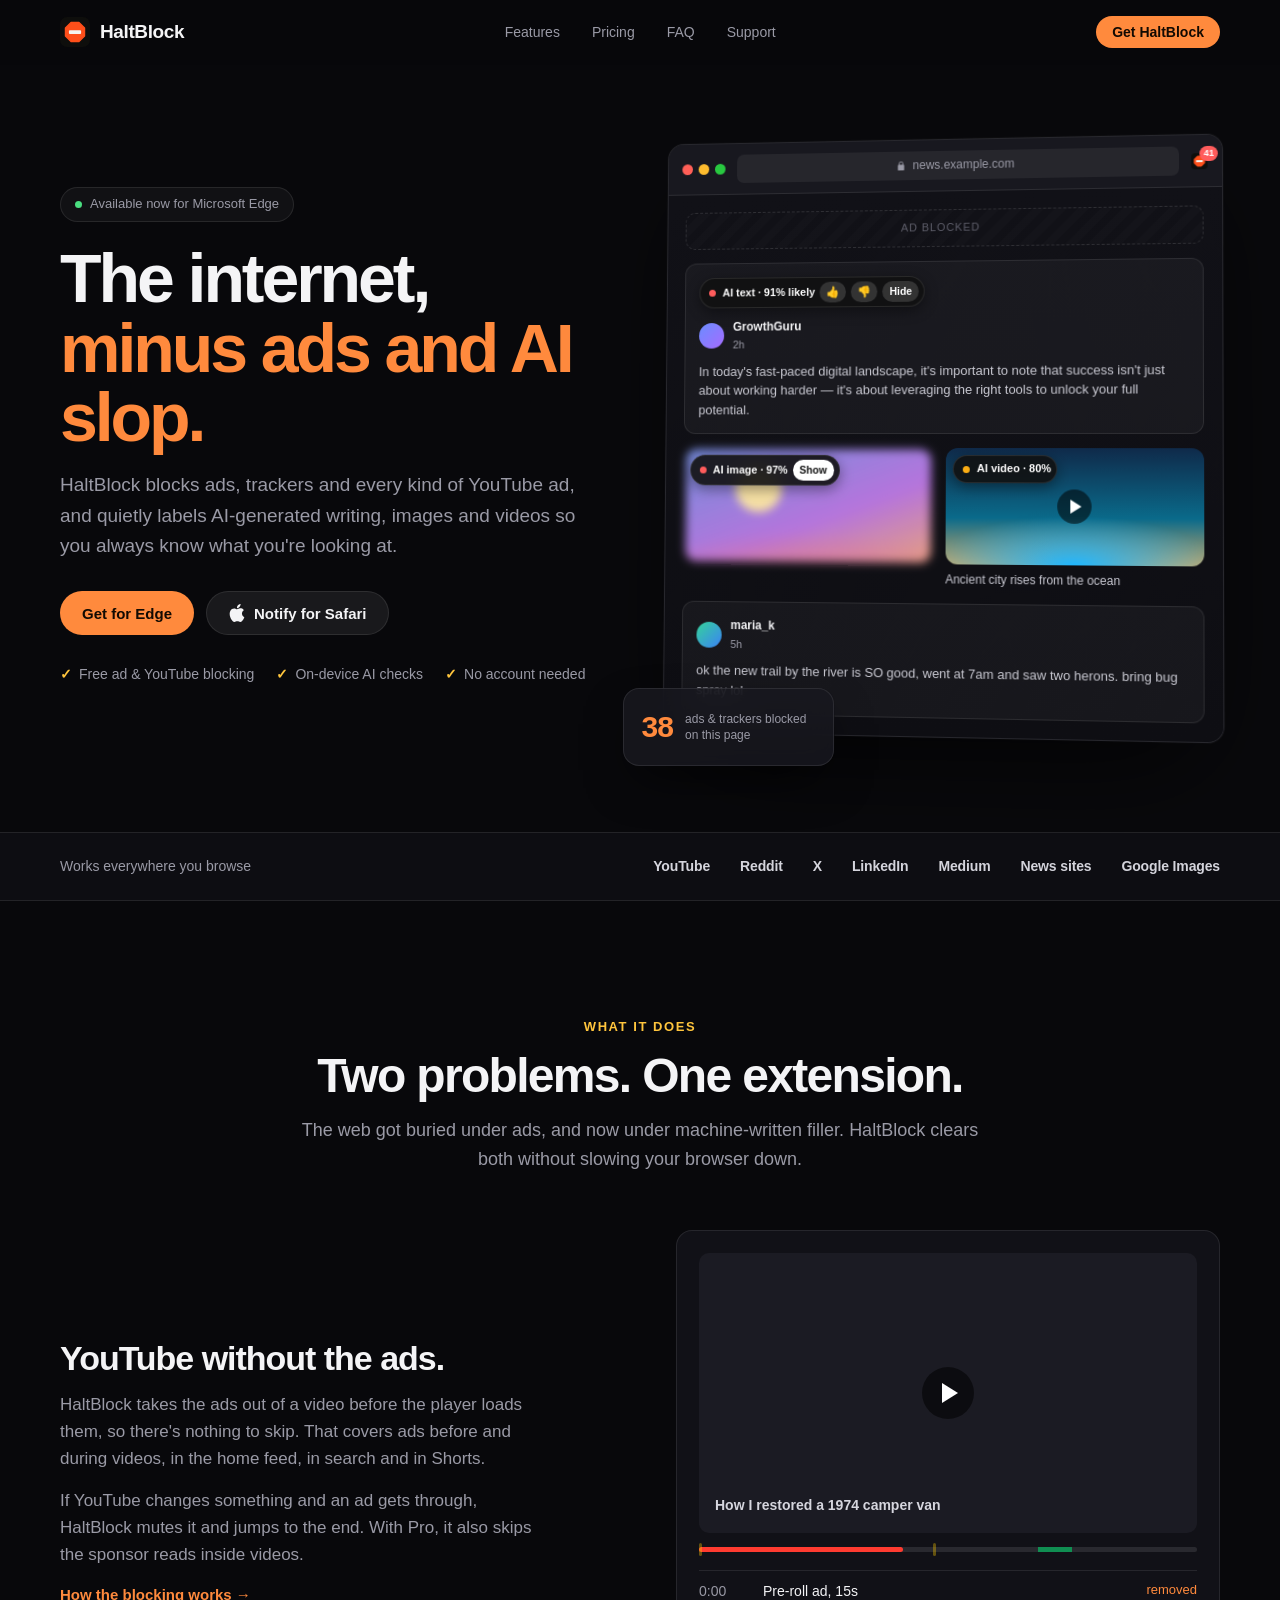
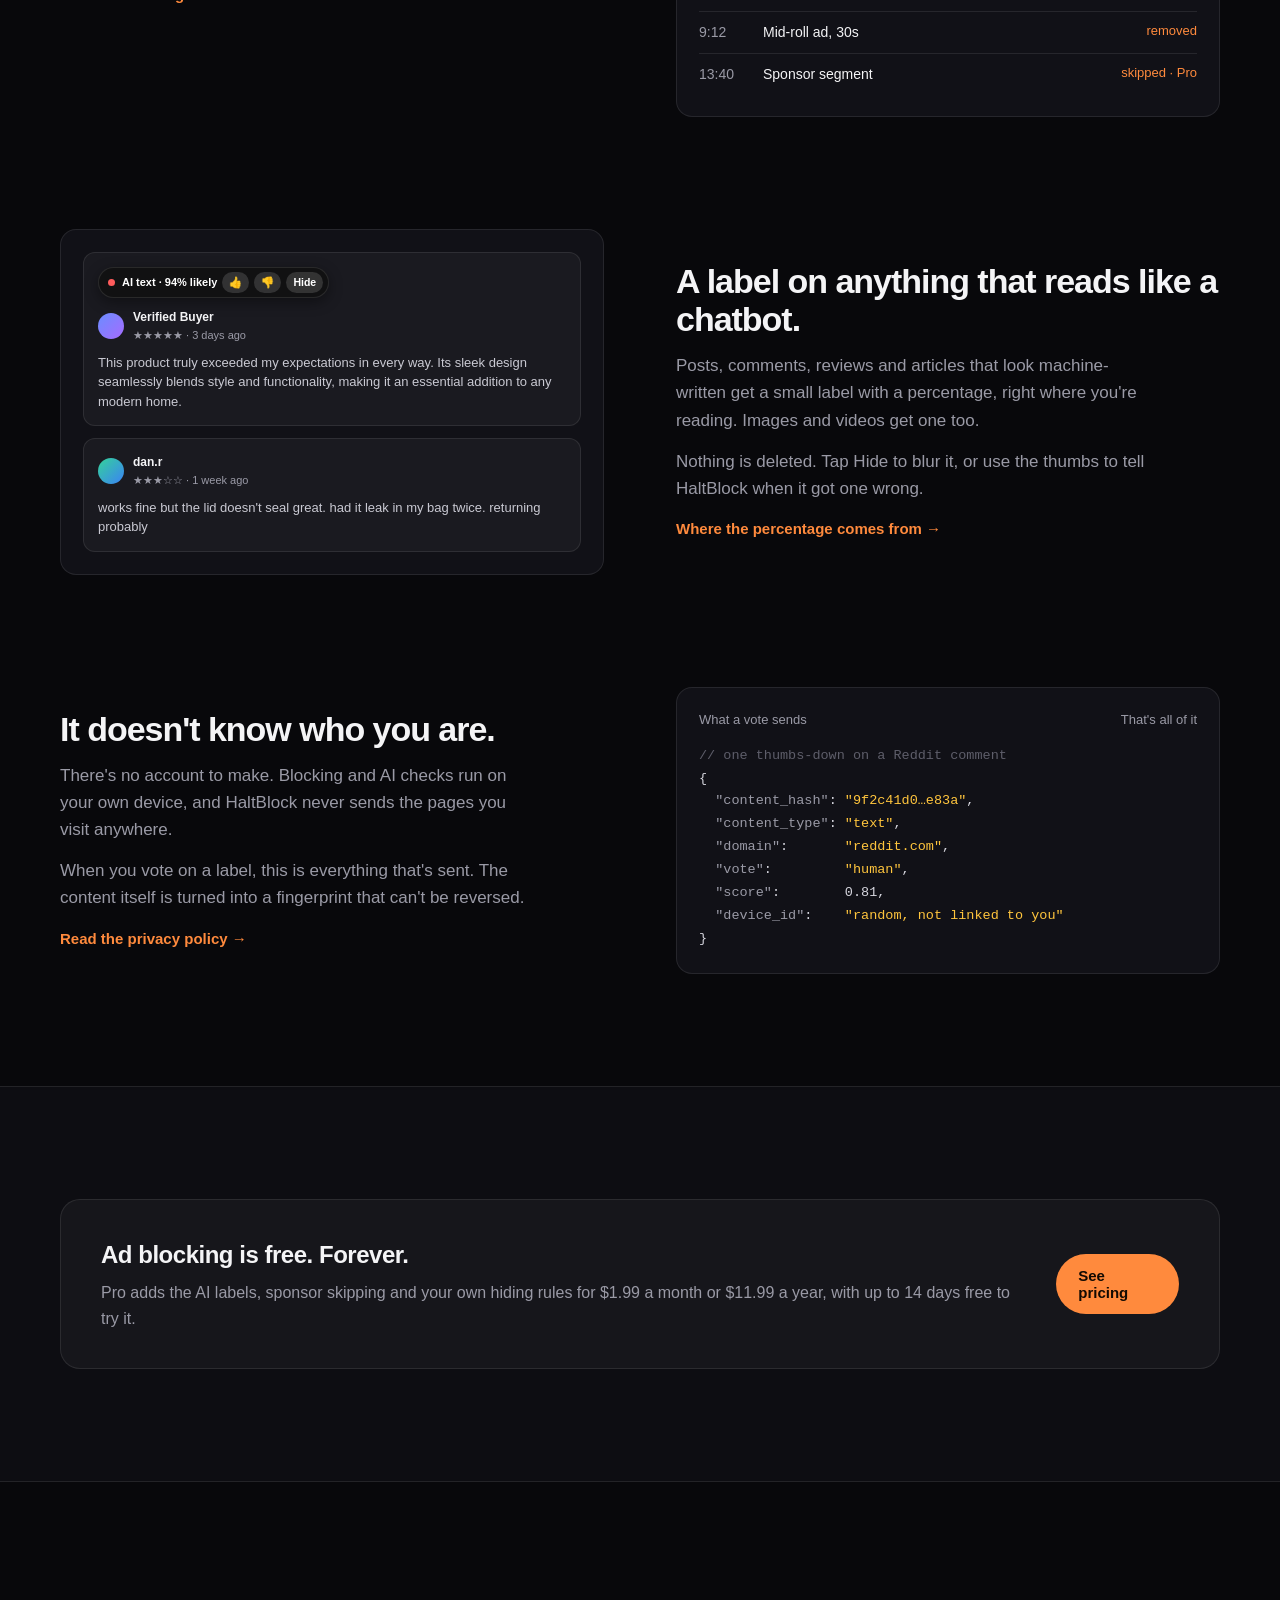
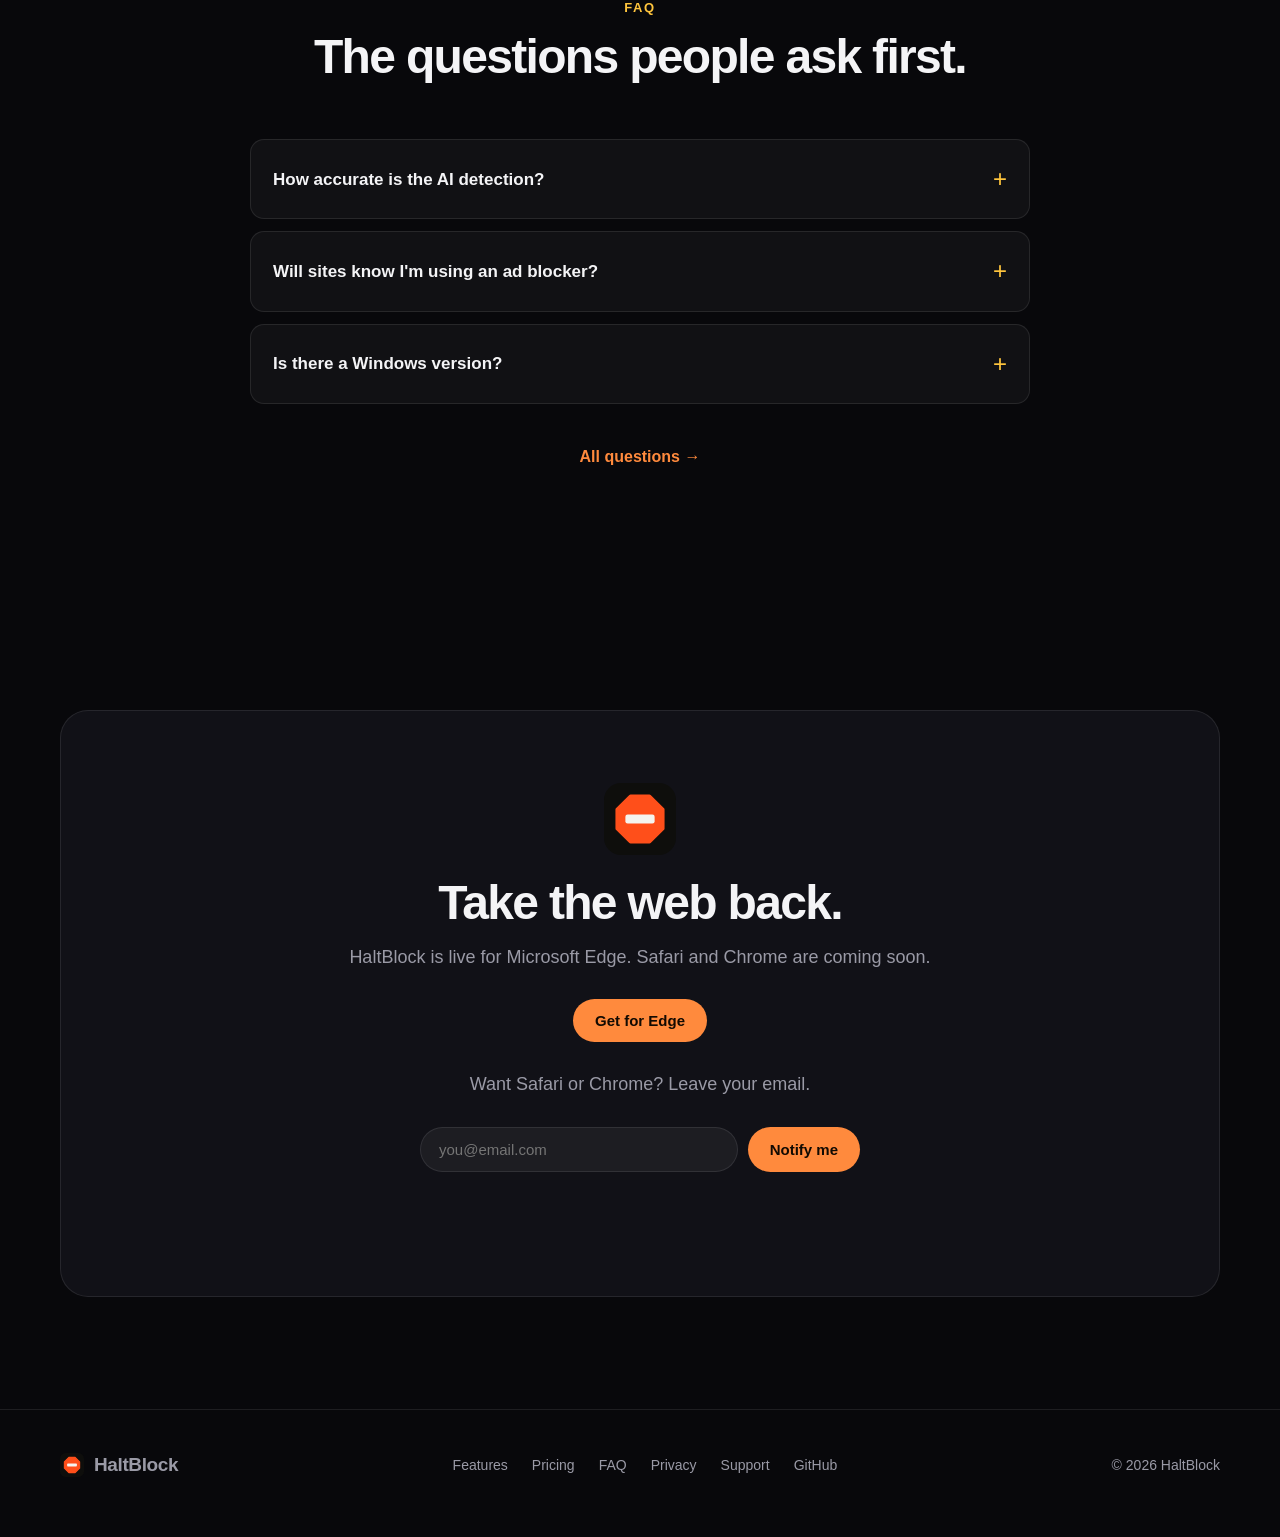
==== commit b5ccb0ef: "Drop the Edge icon from the download buttons. The monochrome Edge mark turns into a swirl at button " ====
--- a/index.html
+++ b/index.html
@@ -34,7 +34,7 @@
                 <h1>The internet,<br><span class="accent-text">minus ads and AI slop.</span></h1>
                 <p class="lead">HaltBlock blocks ads, trackers and every kind of YouTube ad, and quietly labels AI-generated writing, images and videos so you always know what you're looking at.</p>
                 <div class="hero-actions">
-                    <a href="https://microsoftedge.microsoft.com/addons/detail/nmaakingkhcmhkjenjofkkhcdcbfdnhn" class="button" rel="noopener"><svg width="18" height="18" viewBox="0 0 24 24" fill="currentColor" aria-hidden="true"><path d="M21.86 17.86q.14 0 .25.12.1.13.1.25t-.11.33l-.32.46-.43.53-.44.5q-.21.25-.38.42l-.22.23q-.58.53-1.34 1.04-.76.51-1.6.91-.86.4-1.74.64t-1.67.24q-.9 0-1.69-.28-.8-.28-1.48-.78-.68-.5-1.22-1.17-.53-.66-.92-1.44-.38-.77-.58-1.6-.2-.83-.2-1.67 0-1 .32-1.96.33-.97.87-1.8.14.95.55 1.77.41.82 1.02 1.5.6.68 1.38 1.21.78.54 1.64.9.86.36 1.77.56.92.2 1.8.2 1.12 0 2.18-.24 1.06-.23 2.06-.72l.2-.1.2-.05zm-15.5-1.27q0 1.1.27 2.15.27 1.06.78 2.03.51.96 1.24 1.77.74.82 1.66 1.4-1.47-.2-2.8-.74-1.33-.55-2.48-1.37-1.15-.83-2.08-1.9-.92-1.07-1.58-2.33T.36 14.94Q0 13.54 0 12.06q0-.81.32-1.49.31-.68.83-1.23.53-.55 1.2-.96.66-.4 1.35-.66.74-.27 1.5-.39.78-.12 1.55-.12.7 0 1.42.1.72.12 1.4.35.68.23 1.32.57.63.35 1.16.83-.35 0-.7.07-.33.07-.65.23v-.02q-.63.28-1.2.74-.57.46-1.05 1.04-.48.58-.87 1.26-.38.67-.65 1.39-.27.71-.42 1.44-.15.72-.15 1.38zM11.96.06q1.7 0 3.33.39 1.63.38 3.07 1.15 1.43.77 2.62 1.93 1.18 1.16 1.98 2.7.49.94.76 1.96.28 1 .28 2.08 0 .89-.23 1.7-.24.8-.69 1.48-.45.68-1.1 1.22-.64.53-1.45.88-.54.24-1.11.36-.58.13-1.16.13-.42 0-.97-.03-.54-.03-1.1-.12-.55-.1-1.05-.28-.5-.19-.84-.5-.12-.09-.23-.24-.1-.16-.1-.33 0-.15.16-.35.16-.2.35-.5.2-.28.36-.68.16-.4.16-.95 0-1.06-.4-1.96-.4-.91-1.06-1.64-.66-.74-1.52-1.28-.86-.55-1.79-.89-.84-.3-1.72-.44-.87-.14-1.76-.14-1.55 0-3.06.45T.94 7.55q.71-1.74 1.81-3.13 1.1-1.38 2.52-2.35Q6.68 1.1 8.37.58q1.7-.52 3.58-.52Z"/></svg>Get for Edge</a>
+                    <a href="https://microsoftedge.microsoft.com/addons/detail/nmaakingkhcmhkjenjofkkhcdcbfdnhn" class="button" rel="noopener">Get for Edge</a>
                     <a href="#download" class="button button-ghost"><svg width="18" height="18" viewBox="0 0 24 24" fill="currentColor" aria-hidden="true"><path d="M12.152 6.896c-.948 0-2.415-1.078-3.96-1.04-2.04.027-3.91 1.183-4.961 3.014-2.117 3.675-.546 9.103 1.519 12.09 1.013 1.454 2.208 3.09 3.792 3.039 1.52-.065 2.09-.987 3.935-.987 1.831 0 2.35.987 3.96.948 1.637-.026 2.676-1.48 3.676-2.948 1.156-1.688 1.636-3.325 1.662-3.415-.039-.013-3.182-1.221-3.22-4.857-.026-3.04 2.48-4.494 2.597-4.559-1.429-2.09-3.623-2.324-4.39-2.376-2-.156-3.675 1.09-4.61 1.09zM15.53 3.83c.843-1.012 1.4-2.427 1.245-3.83-1.207.052-2.662.805-3.532 1.818-.78.896-1.454 2.338-1.273 3.714 1.338.104 2.715-.688 3.559-1.701"/></svg>Notify for Safari</a>
                 </div>
                 <ul class="hero-points">
@@ -209,7 +209,7 @@
                 <h2>Take the web back.</h2>
                 <p>HaltBlock is live for Microsoft Edge. Safari and Chrome are coming soon.</p>
                 <div class="download-actions">
-                    <a class="button" href="https://microsoftedge.microsoft.com/addons/detail/nmaakingkhcmhkjenjofkkhcdcbfdnhn" rel="noopener"><svg width="18" height="18" viewBox="0 0 24 24" fill="currentColor" aria-hidden="true"><path d="M21.86 17.86q.14 0 .25.12.1.13.1.25t-.11.33l-.32.46-.43.53-.44.5q-.21.25-.38.42l-.22.23q-.58.53-1.34 1.04-.76.51-1.6.91-.86.4-1.74.64t-1.67.24q-.9 0-1.69-.28-.8-.28-1.48-.78-.68-.5-1.22-1.17-.53-.66-.92-1.44-.38-.77-.58-1.6-.2-.83-.2-1.67 0-1 .32-1.96.33-.97.87-1.8.14.95.55 1.77.41.82 1.02 1.5.6.68 1.38 1.21.78.54 1.64.9.86.36 1.77.56.92.2 1.8.2 1.12 0 2.18-.24 1.06-.23 2.06-.72l.2-.1.2-.05zm-15.5-1.27q0 1.1.27 2.15.27 1.06.78 2.03.51.96 1.24 1.77.74.82 1.66 1.4-1.47-.2-2.8-.74-1.33-.55-2.48-1.37-1.15-.83-2.08-1.9-.92-1.07-1.58-2.33T.36 14.94Q0 13.54 0 12.06q0-.81.32-1.49.31-.68.83-1.23.53-.55 1.2-.96.66-.4 1.35-.66.74-.27 1.5-.39.78-.12 1.55-.12.7 0 1.42.1.72.12 1.4.35.68.23 1.32.57.63.35 1.16.83-.35 0-.7.07-.33.07-.65.23v-.02q-.63.28-1.2.74-.57.46-1.05 1.04-.48.58-.87 1.26-.38.67-.65 1.39-.27.71-.42 1.44-.15.72-.15 1.38zM11.96.06q1.7 0 3.33.39 1.63.38 3.07 1.15 1.43.77 2.62 1.93 1.18 1.16 1.98 2.7.49.94.76 1.96.28 1 .28 2.08 0 .89-.23 1.7-.24.8-.69 1.48-.45.68-1.1 1.22-.64.53-1.45.88-.54.24-1.11.36-.58.13-1.16.13-.42 0-.97-.03-.54-.03-1.1-.12-.55-.1-1.05-.28-.5-.19-.84-.5-.12-.09-.23-.24-.1-.16-.1-.33 0-.15.16-.35.16-.2.35-.5.2-.28.36-.68.16-.4.16-.95 0-1.06-.4-1.96-.4-.91-1.06-1.64-.66-.74-1.52-1.28-.86-.55-1.79-.89-.84-.3-1.72-.44-.87-.14-1.76-.14-1.55 0-3.06.45T.94 7.55q.71-1.74 1.81-3.13 1.1-1.38 2.52-2.35Q6.68 1.1 8.37.58q1.7-.52 3.58-.52Z"/></svg>Get for Edge</a>
+                    <a class="button" href="https://microsoftedge.microsoft.com/addons/detail/nmaakingkhcmhkjenjofkkhcdcbfdnhn" rel="noopener">Get for Edge</a>
                 </div>
                 <p class="notify-label">Want Safari or Chrome? Leave your email.</p>
                 <form class="notify" id="notify">
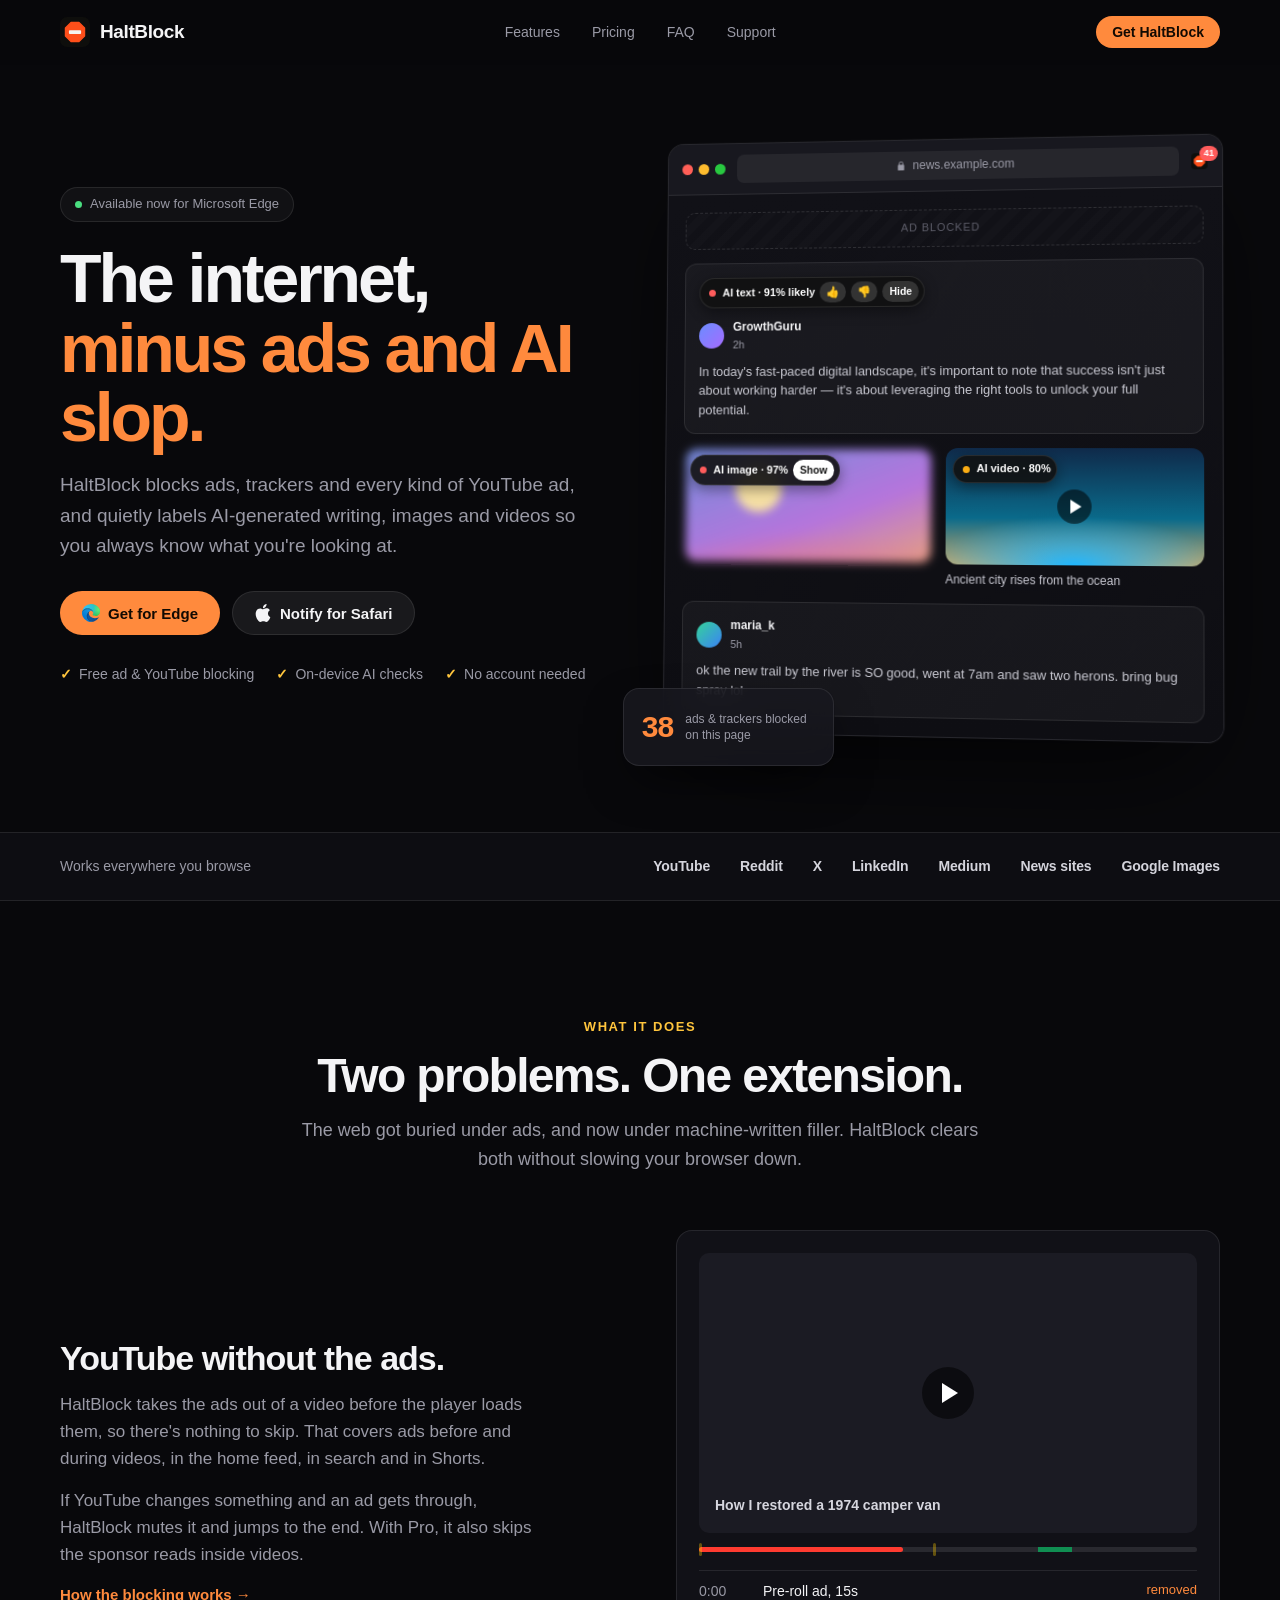
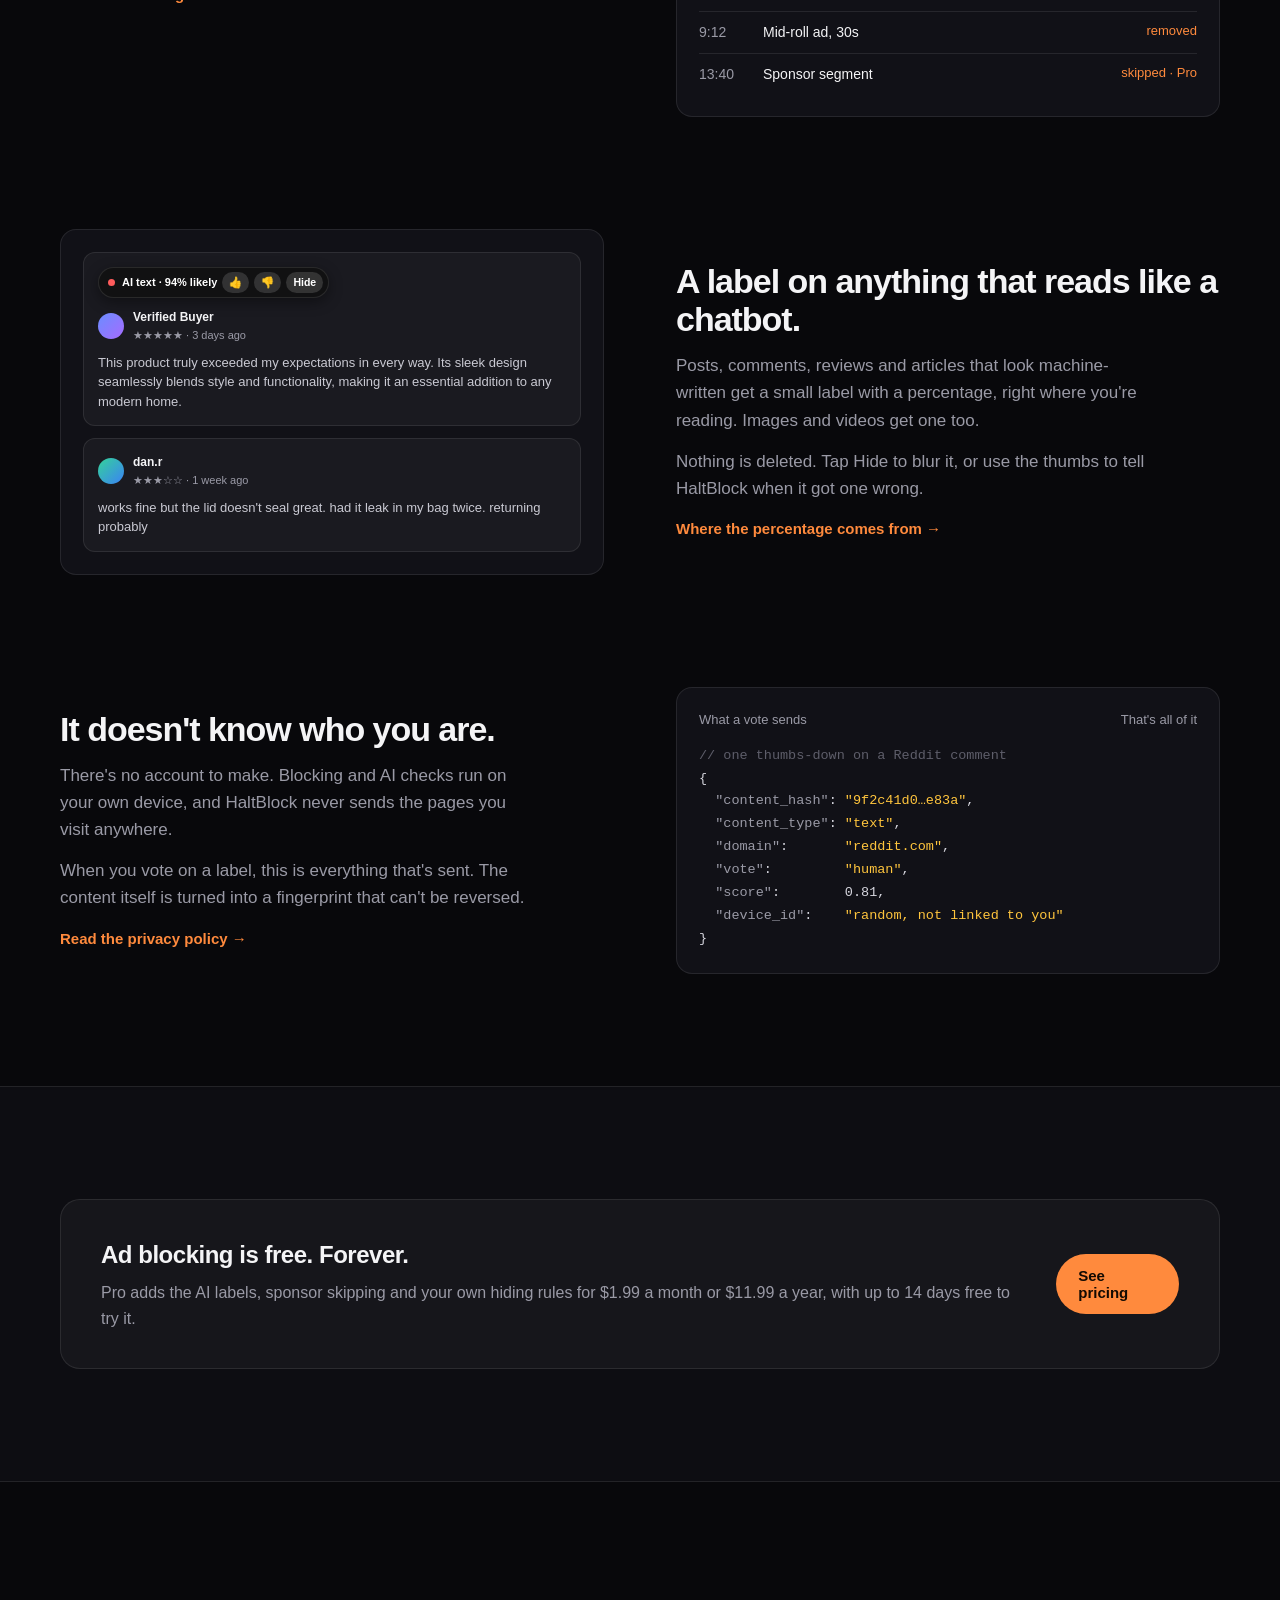
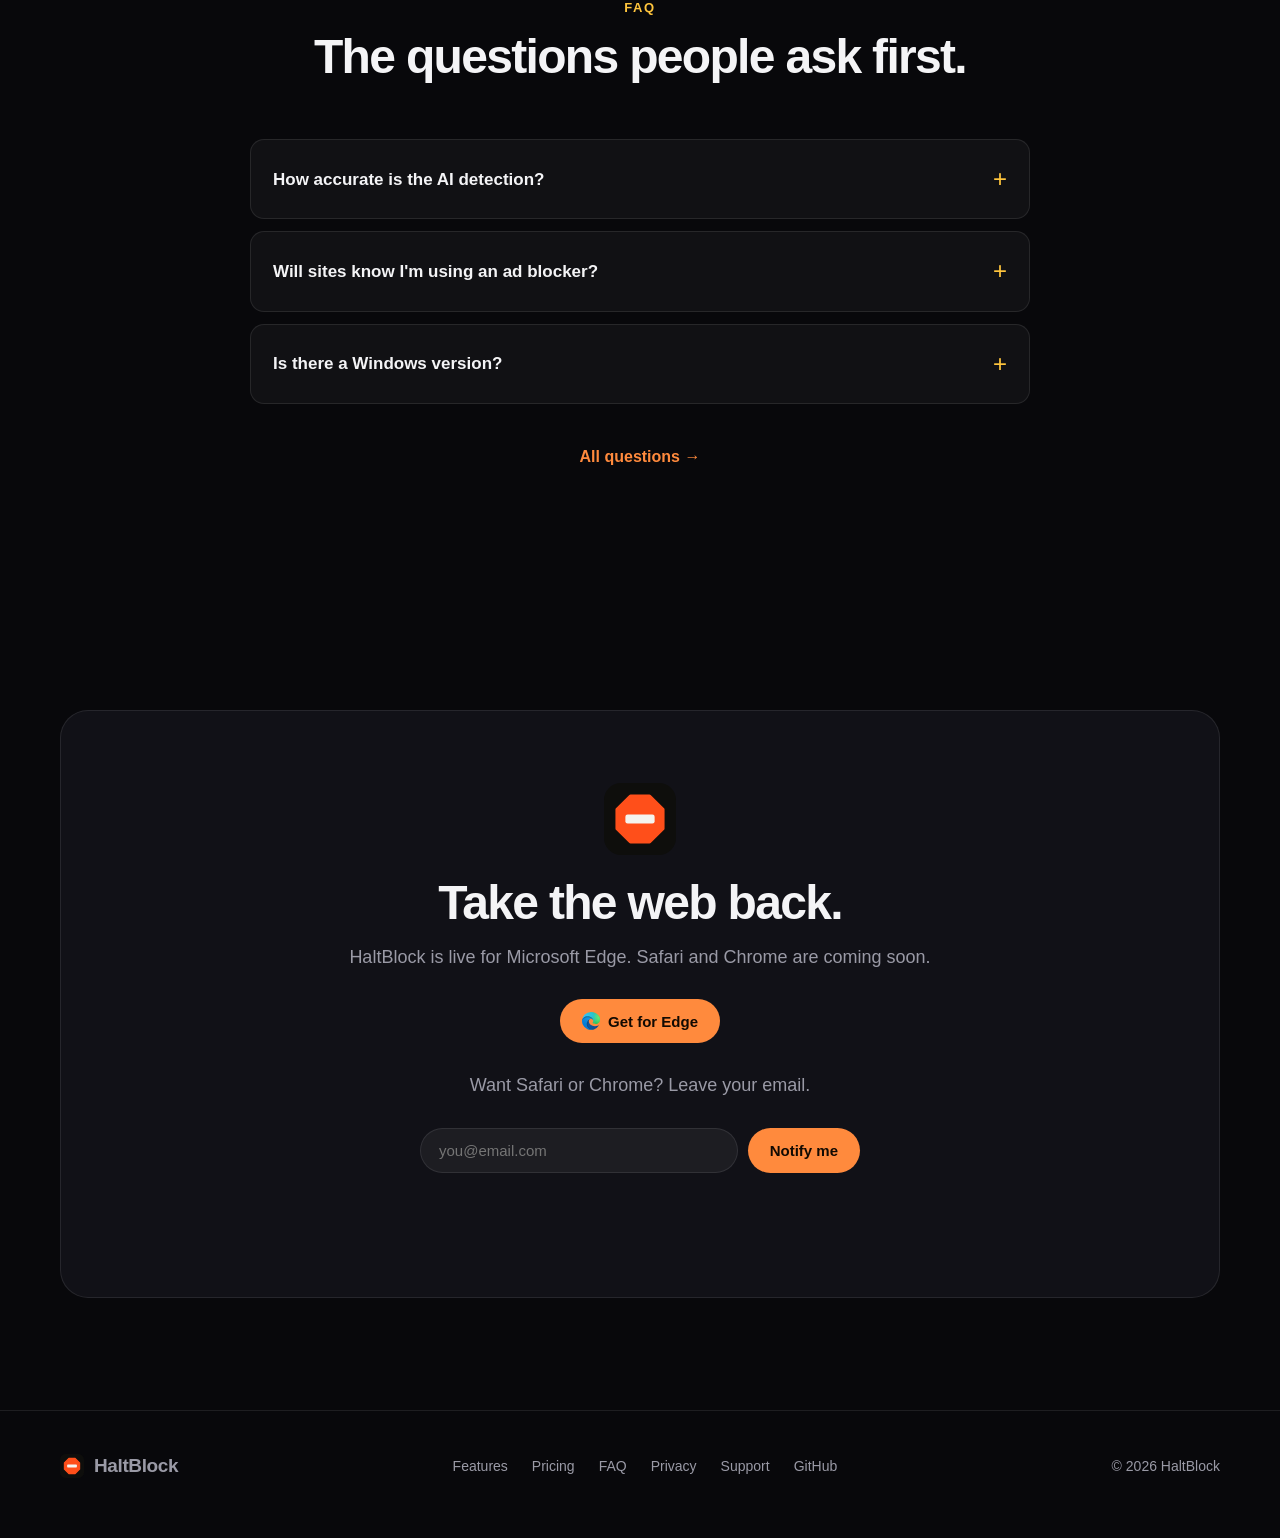
==== commit 372de6c5: "Use the official Microsoft Edge logo on download buttons. The monochrome silhouette was unreadable a" ====
--- a/index.html
+++ b/index.html
@@ -34,7 +34,7 @@
                 <h1>The internet,<br><span class="accent-text">minus ads and AI slop.</span></h1>
                 <p class="lead">HaltBlock blocks ads, trackers and every kind of YouTube ad, and quietly labels AI-generated writing, images and videos so you always know what you're looking at.</p>
                 <div class="hero-actions">
-                    <a href="https://microsoftedge.microsoft.com/addons/detail/nmaakingkhcmhkjenjofkkhcdcbfdnhn" class="button" rel="noopener">Get for Edge</a>
+                    <a href="https://microsoftedge.microsoft.com/addons/detail/nmaakingkhcmhkjenjofkkhcdcbfdnhn" class="button" rel="noopener"><img class="edge-logo" src="assets/edge.svg" alt="" width="18" height="18">Get for Edge</a>
                     <a href="#download" class="button button-ghost"><svg width="18" height="18" viewBox="0 0 24 24" fill="currentColor" aria-hidden="true"><path d="M12.152 6.896c-.948 0-2.415-1.078-3.96-1.04-2.04.027-3.91 1.183-4.961 3.014-2.117 3.675-.546 9.103 1.519 12.09 1.013 1.454 2.208 3.09 3.792 3.039 1.52-.065 2.09-.987 3.935-.987 1.831 0 2.35.987 3.96.948 1.637-.026 2.676-1.48 3.676-2.948 1.156-1.688 1.636-3.325 1.662-3.415-.039-.013-3.182-1.221-3.22-4.857-.026-3.04 2.48-4.494 2.597-4.559-1.429-2.09-3.623-2.324-4.39-2.376-2-.156-3.675 1.09-4.61 1.09zM15.53 3.83c.843-1.012 1.4-2.427 1.245-3.83-1.207.052-2.662.805-3.532 1.818-.78.896-1.454 2.338-1.273 3.714 1.338.104 2.715-.688 3.559-1.701"/></svg>Notify for Safari</a>
                 </div>
                 <ul class="hero-points">
@@ -209,7 +209,7 @@
                 <h2>Take the web back.</h2>
                 <p>HaltBlock is live for Microsoft Edge. Safari and Chrome are coming soon.</p>
                 <div class="download-actions">
-                    <a class="button" href="https://microsoftedge.microsoft.com/addons/detail/nmaakingkhcmhkjenjofkkhcdcbfdnhn" rel="noopener">Get for Edge</a>
+                    <a class="button" href="https://microsoftedge.microsoft.com/addons/detail/nmaakingkhcmhkjenjofkkhcdcbfdnhn" rel="noopener"><img class="edge-logo" src="assets/edge.svg" alt="" width="18" height="18">Get for Edge</a>
                 </div>
                 <p class="notify-label">Want Safari or Chrome? Leave your email.</p>
                 <form class="notify" id="notify">
--- a/assets/style.css
+++ b/assets/style.css
@@ -114,6 +114,12 @@
     background: #ff9d5c;
 }
 
+.button .edge-logo {
+    width: 18px;
+    height: 18px;
+    flex: none;
+}
+
 .button-small {
     padding: 8px 16px;
     font-size: 14px;
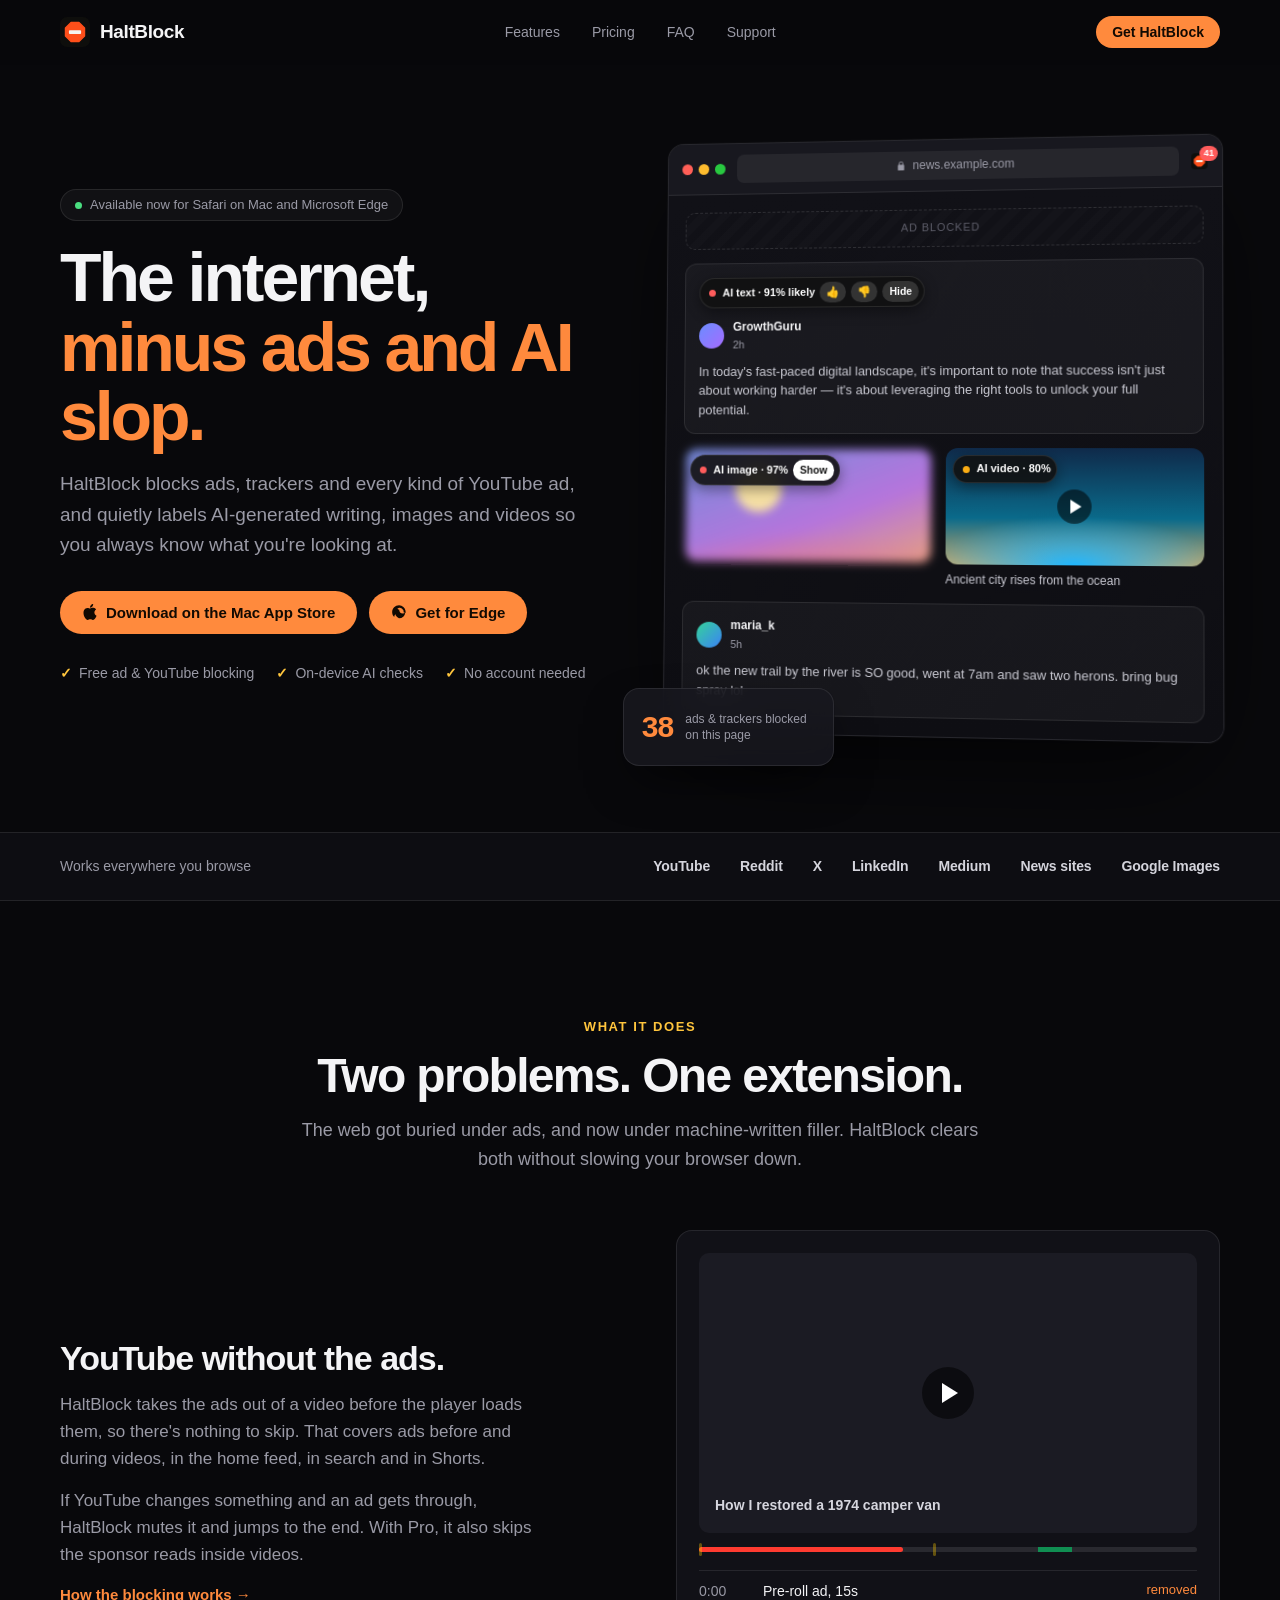
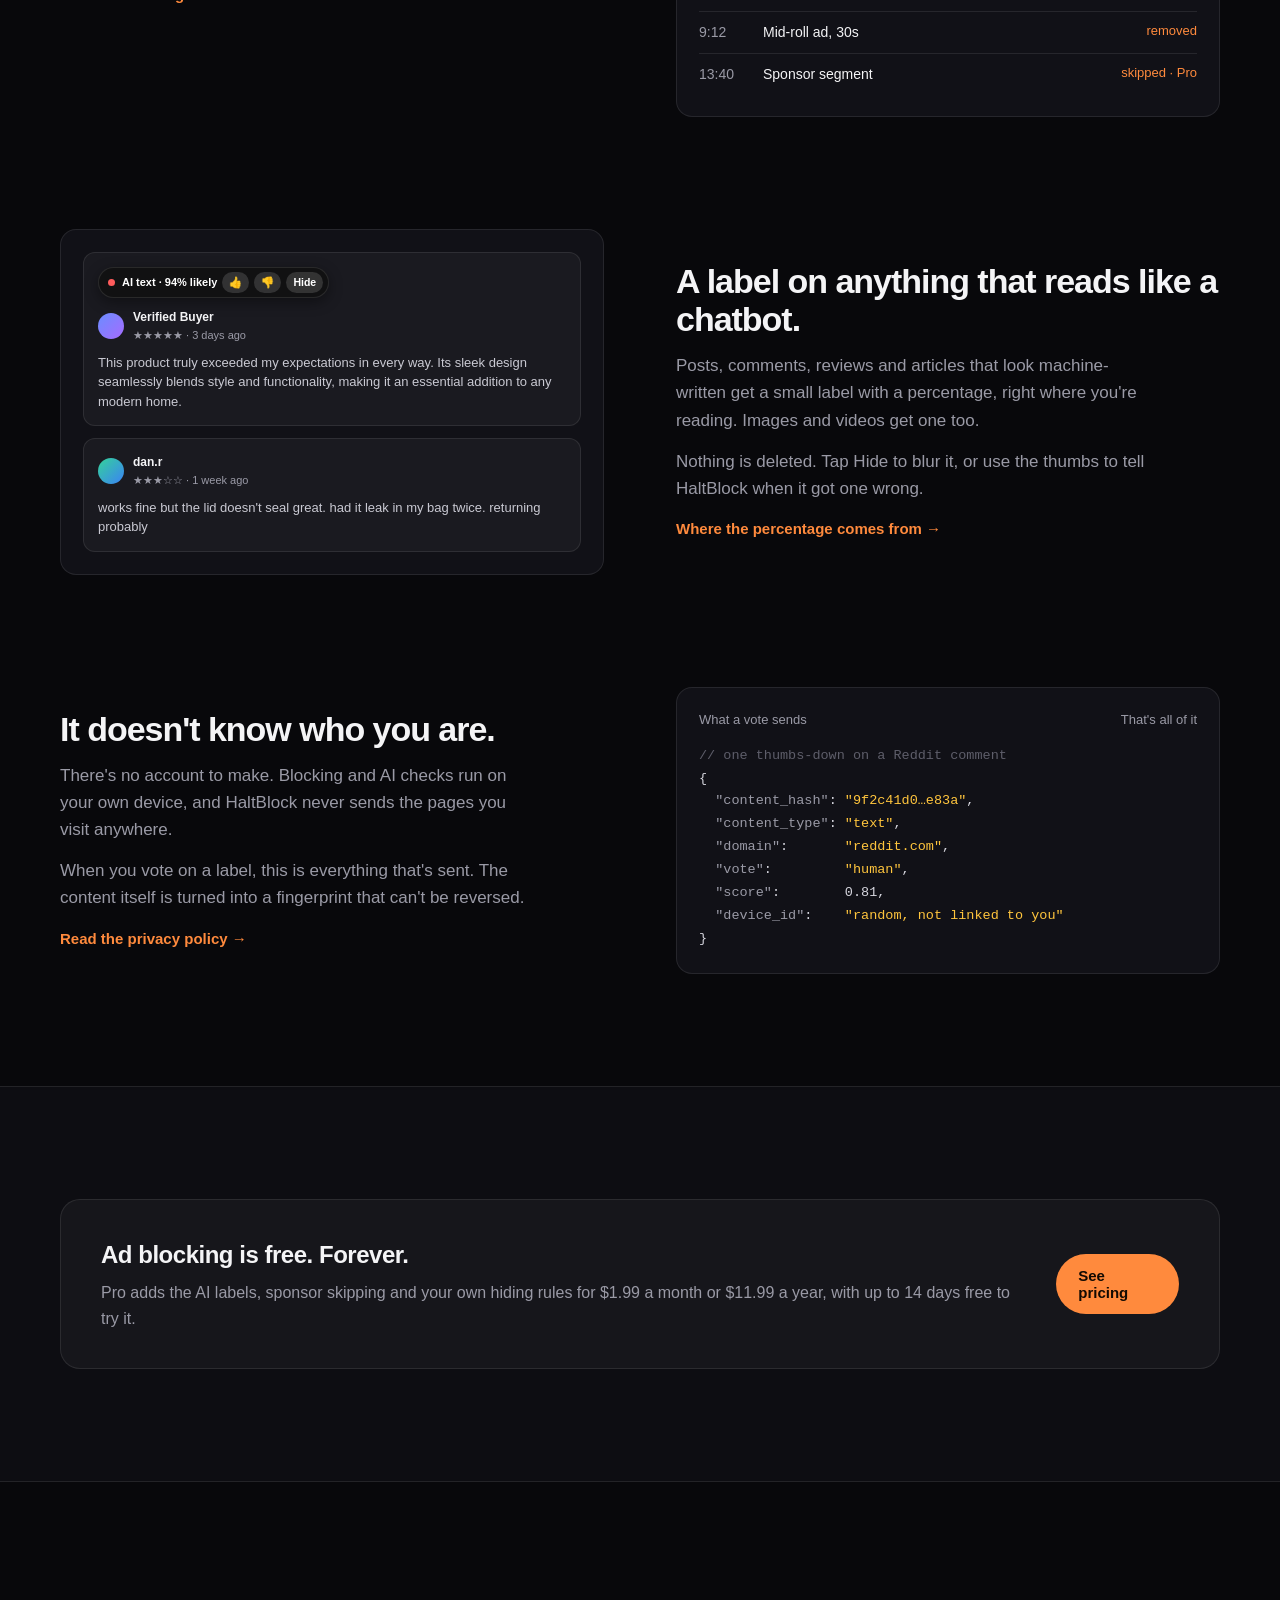
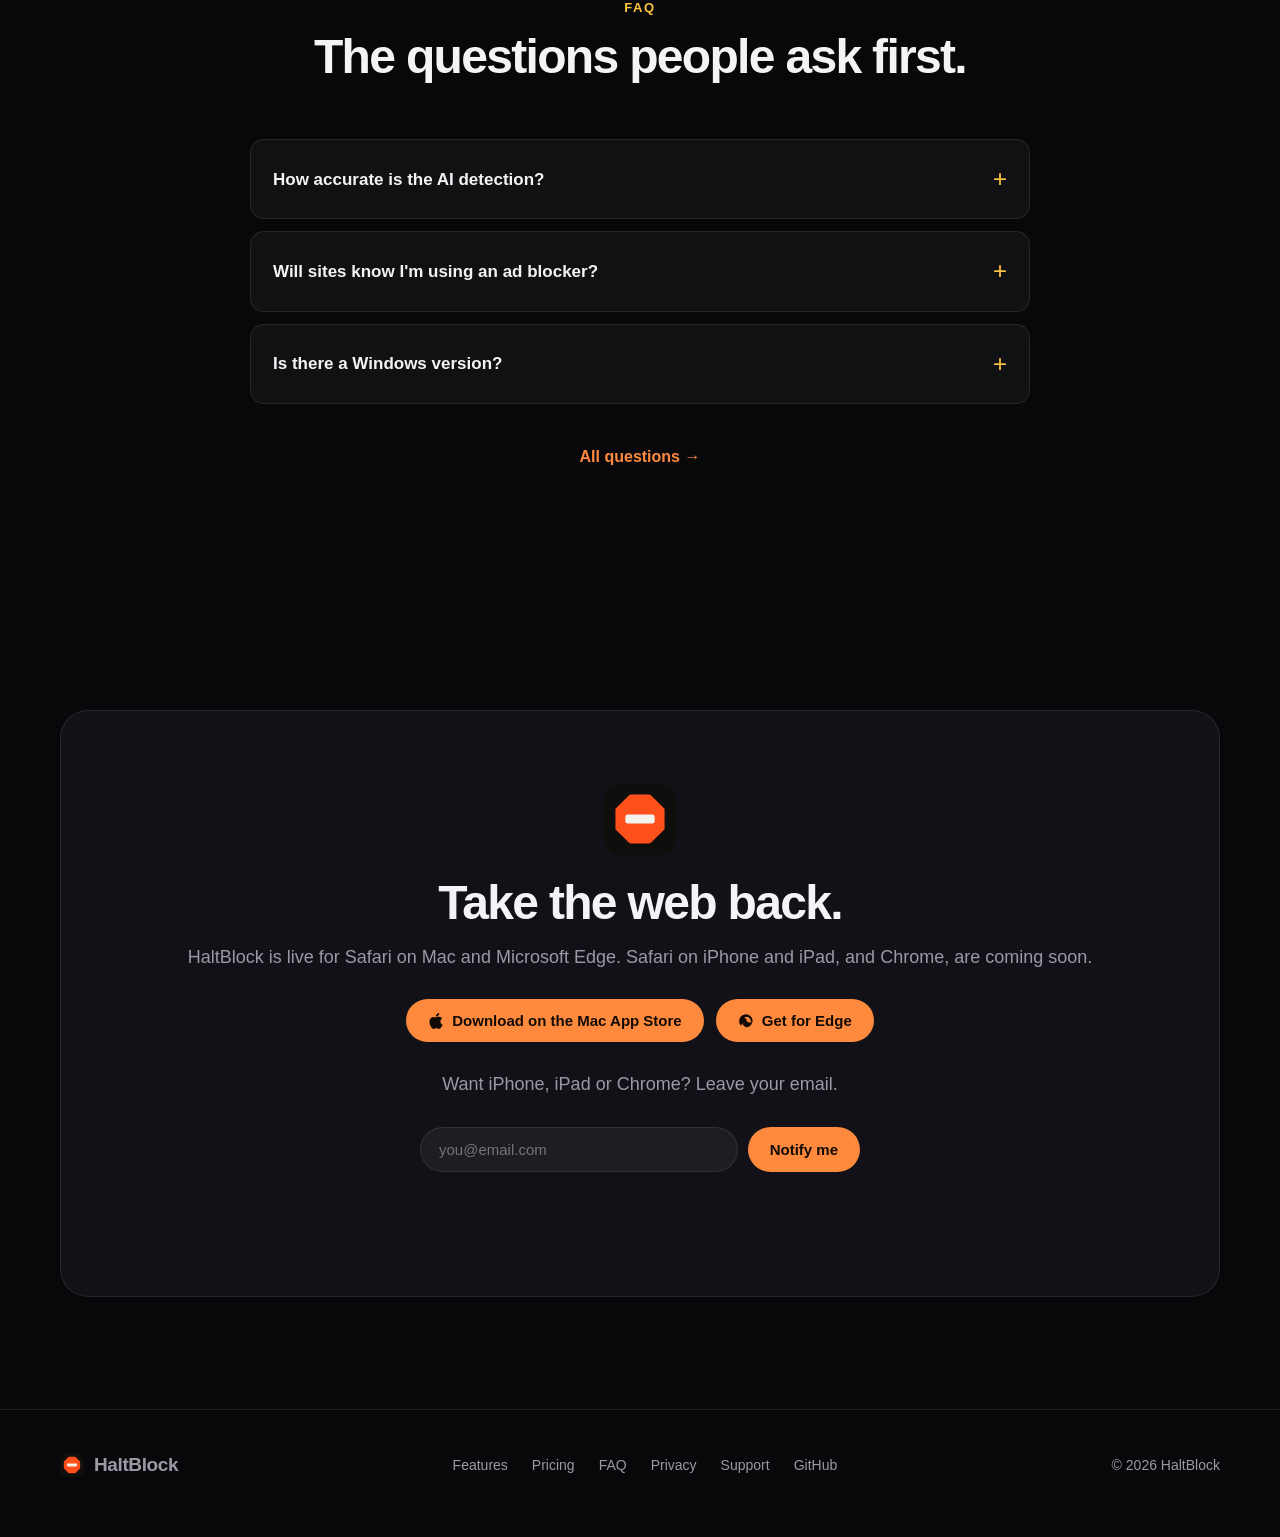
==== commit c5e85cbb: "Show HaltBlock as live on the Mac App Store. Replace the Safari notify button with a Mac App Store d" ====
--- a/index.html
+++ b/index.html
@@ -4,14 +4,14 @@
     <meta charset="utf-8">
     <meta name="viewport" content="width=device-width, initial-scale=1">
     <title>HaltBlock — The internet, minus ads and AI slop</title>
-    <meta name="description" content="HaltBlock blocks ads, trackers and every kind of YouTube ad, and labels AI-generated text, images and videos. Available now for Microsoft Edge. Safari and Chrome coming soon.">
+    <meta name="description" content="HaltBlock blocks ads, trackers and every kind of YouTube ad, and labels AI-generated text, images and videos. Available now for Safari on Mac and Microsoft Edge. Safari on iPhone and iPad, and Chrome, coming soon.">
     <meta property="og:title" content="HaltBlock — The internet, minus ads and AI slop">
-    <meta property="og:description" content="HaltBlock blocks ads, trackers and every kind of YouTube ad, and labels AI-generated text, images and videos. Available now for Microsoft Edge.">
+    <meta property="og:description" content="HaltBlock blocks ads, trackers and every kind of YouTube ad, and labels AI-generated text, images and videos. Available now for Safari on Mac and Microsoft Edge. Safari on iPhone and iPad, and Chrome, coming soon.">
     <meta property="og:type" content="website">
     <meta name="theme-color" content="#08080B">
     <link rel="icon" href="assets/logo.svg" type="image/svg+xml">
-    <link rel="stylesheet" href="assets/style.css?v=5">
-    <script src="assets/main.js?v=6" defer></script>
+    <link rel="stylesheet" href="assets/style.css?v=7">
+    <script src="assets/main.js?v=7" defer></script>
 </head>
 <body>
     <nav class="nav">
@@ -30,12 +30,12 @@
     <header class="hero">
         <div class="container hero-grid">
             <div class="hero-copy reveal">
-                <span class="eyebrow"><span class="dot"></span> Available now for Microsoft Edge</span>
+                <span class="eyebrow"><span class="dot"></span><span class="eyebrow-text">Available now for Safari on Mac and Microsoft Edge</span></span>
                 <h1>The internet,<br><span class="accent-text">minus ads and AI slop.</span></h1>
                 <p class="lead">HaltBlock blocks ads, trackers and every kind of YouTube ad, and quietly labels AI-generated writing, images and videos so you always know what you're looking at.</p>
                 <div class="hero-actions">
-                    <a href="https://microsoftedge.microsoft.com/addons/detail/nmaakingkhcmhkjenjofkkhcdcbfdnhn" class="button" rel="noopener"><img class="edge-logo" src="assets/edge.svg" alt="" width="18" height="18">Get for Edge</a>
-                    <a href="#download" class="button button-ghost"><svg width="18" height="18" viewBox="0 0 24 24" fill="currentColor" aria-hidden="true"><path d="M12.152 6.896c-.948 0-2.415-1.078-3.96-1.04-2.04.027-3.91 1.183-4.961 3.014-2.117 3.675-.546 9.103 1.519 12.09 1.013 1.454 2.208 3.09 3.792 3.039 1.52-.065 2.09-.987 3.935-.987 1.831 0 2.35.987 3.96.948 1.637-.026 2.676-1.48 3.676-2.948 1.156-1.688 1.636-3.325 1.662-3.415-.039-.013-3.182-1.221-3.22-4.857-.026-3.04 2.48-4.494 2.597-4.559-1.429-2.09-3.623-2.324-4.39-2.376-2-.156-3.675 1.09-4.61 1.09zM15.53 3.83c.843-1.012 1.4-2.427 1.245-3.83-1.207.052-2.662.805-3.532 1.818-.78.896-1.454 2.338-1.273 3.714 1.338.104 2.715-.688 3.559-1.701"/></svg>Notify for Safari</a>
+                    <a href="https://apps.apple.com/us/app/haltblock-ai-ad-blocker/id6819837838?mt=12" class="button" rel="noopener"><svg width="16" height="16" viewBox="0 0 24 24" fill="currentColor" aria-hidden="true"><path d="M12.152 6.896c-.948 0-2.415-1.078-3.96-1.04-2.04.027-3.91 1.183-4.961 3.014-2.117 3.675-.546 9.103 1.519 12.09 1.013 1.454 2.208 3.09 3.792 3.039 1.52-.065 2.09-.987 3.935-.987 1.831 0 2.35.987 3.96.948 1.637-.026 2.676-1.48 3.676-2.948 1.156-1.688 1.636-3.325 1.662-3.415-.039-.013-3.182-1.221-3.22-4.857-.026-3.04 2.48-4.494 2.597-4.559-1.429-2.09-3.623-2.324-4.39-2.376-2-.156-3.675 1.09-4.61 1.09zM15.53 3.83c.843-1.012 1.4-2.427 1.245-3.83-1.207.052-2.662.805-3.532 1.818-.78.896-1.454 2.338-1.273 3.714 1.338.104 2.715-.688 3.559-1.701"/></svg>Download on the Mac App Store</a>
+                    <a href="https://microsoftedge.microsoft.com/addons/detail/nmaakingkhcmhkjenjofkkhcdcbfdnhn" class="button" rel="noopener"><svg width="16" height="16" viewBox="0 0 24 24" fill="currentColor" aria-hidden="true"><path d="M21.86 10.46A9.78 9.78 0 0 0 12.05 2C6.33 2.05 1.7 6.7 1.74 12.42c0 2.82 1.2 5.36 3.13 7.15.36-4.17 3.87-7.4 8.13-7.4.07 0 .15.01.22.01A6.09 6.09 0 0 0 9.5 7.05a6.07 6.07 0 0 1 9.6 5.7c.96.1 1.88.37 2.76.78ZM12 21.5a9.5 9.5 0 0 0 9.45-8.67 5.48 5.48 0 0 1-3.71 1.44 5.47 5.47 0 0 1-5.47-5.47c0-.18.01-.36.03-.53C8.83 8.62 6.5 11.2 6.5 14.4c0 .9.18 1.75.5 2.53A9.48 9.48 0 0 0 12 21.5Z"/></svg>Get for Edge</a>
                 </div>
                 <ul class="hero-points">
                     <li>Free ad &amp; YouTube blocking</li>
@@ -195,7 +195,7 @@
                 </details>
                 <details>
                     <summary>Is there a Windows version?</summary>
-                    <p>Yes. HaltBlock is live for Microsoft Edge now. Chrome is coming soon. Buy Pro on this site and you'll get a license key by email that works in up to 5 browsers.</p>
+                    <p>Yes. HaltBlock is live for Microsoft Edge now. Chrome is coming soon. Buy Pro on this site and you'll get a license key by email that works in up to 5 browsers. Safari on Mac is live too, and Pro on Mac is bought through the App Store.</p>
                 </details>
             </div>
             <p class="section-foot"><a href="faq/">All questions →</a></p>
@@ -207,11 +207,12 @@
             <div class="cta-card">
                 <img src="assets/logo.svg" alt="" width="72" height="72">
                 <h2>Take the web back.</h2>
-                <p>HaltBlock is live for Microsoft Edge. Safari and Chrome are coming soon.</p>
+                <p>HaltBlock is live for Safari on Mac and Microsoft Edge. Safari on iPhone and iPad, and Chrome, are coming soon.</p>
                 <div class="download-actions">
-                    <a class="button" href="https://microsoftedge.microsoft.com/addons/detail/nmaakingkhcmhkjenjofkkhcdcbfdnhn" rel="noopener"><img class="edge-logo" src="assets/edge.svg" alt="" width="18" height="18">Get for Edge</a>
-                </div>
-                <p class="notify-label">Want Safari or Chrome? Leave your email.</p>
+                    <a class="button" href="https://apps.apple.com/us/app/haltblock-ai-ad-blocker/id6819837838?mt=12" rel="noopener"><svg width="16" height="16" viewBox="0 0 24 24" fill="currentColor" aria-hidden="true"><path d="M12.152 6.896c-.948 0-2.415-1.078-3.96-1.04-2.04.027-3.91 1.183-4.961 3.014-2.117 3.675-.546 9.103 1.519 12.09 1.013 1.454 2.208 3.09 3.792 3.039 1.52-.065 2.09-.987 3.935-.987 1.831 0 2.35.987 3.96.948 1.637-.026 2.676-1.48 3.676-2.948 1.156-1.688 1.636-3.325 1.662-3.415-.039-.013-3.182-1.221-3.22-4.857-.026-3.04 2.48-4.494 2.597-4.559-1.429-2.09-3.623-2.324-4.39-2.376-2-.156-3.675 1.09-4.61 1.09zM15.53 3.83c.843-1.012 1.4-2.427 1.245-3.83-1.207.052-2.662.805-3.532 1.818-.78.896-1.454 2.338-1.273 3.714 1.338.104 2.715-.688 3.559-1.701"/></svg>Download on the Mac App Store</a>
+                    <a class="button" href="https://microsoftedge.microsoft.com/addons/detail/nmaakingkhcmhkjenjofkkhcdcbfdnhn" rel="noopener"><svg width="16" height="16" viewBox="0 0 24 24" fill="currentColor" aria-hidden="true"><path d="M21.86 10.46A9.78 9.78 0 0 0 12.05 2C6.33 2.05 1.7 6.7 1.74 12.42c0 2.82 1.2 5.36 3.13 7.15.36-4.17 3.87-7.4 8.13-7.4.07 0 .15.01.22.01A6.09 6.09 0 0 0 9.5 7.05a6.07 6.07 0 0 1 9.6 5.7c.96.1 1.88.37 2.76.78ZM12 21.5a9.5 9.5 0 0 0 9.45-8.67 5.48 5.48 0 0 1-3.71 1.44 5.47 5.47 0 0 1-5.47-5.47c0-.18.01-.36.03-.53C8.83 8.62 6.5 11.2 6.5 14.4c0 .9.18 1.75.5 2.53A9.48 9.48 0 0 0 12 21.5Z"/></svg>Get for Edge</a>
+                </div>
+                <p class="notify-label">Want iPhone, iPad or Chrome? Leave your email.</p>
                 <form class="notify" id="notify">
                     <input type="email" placeholder="you@email.com" required aria-label="Email address">
                     <button class="button" type="submit">Notify me</button>
--- a/assets/style.css
+++ b/assets/style.css
@@ -114,12 +114,6 @@
     background: #ff9d5c;
 }
 
-.button .edge-logo {
-    width: 18px;
-    height: 18px;
-    flex: none;
-}
-
 .button-small {
     padding: 8px 16px;
     font-size: 14px;
@@ -138,6 +132,9 @@
 
 .button-block {
     width: 100%;
+    white-space: normal;
+    line-height: 1.3;
+    text-align: center;
 }
 
 /* Hero */
@@ -148,21 +145,28 @@
 
 .hero-grid {
     display: grid;
-    grid-template-columns: 1fr 1.05fr;
+    grid-template-columns: minmax(0, 1fr) minmax(0, 1.05fr);
     gap: 64px;
     align-items: center;
+}
+
+.hero-copy {
+    min-width: 0;
 }
 
 .eyebrow {
     display: inline-flex;
     align-items: center;
+    flex-wrap: wrap;
     gap: 8px;
+    max-width: 100%;
     padding: 6px 14px;
     border-radius: 999px;
     background: var(--surface);
     border: 1px solid var(--border);
     color: var(--muted);
     font-size: 13px;
+    line-height: 1.4;
 }
 
 .eyebrow .dot {
@@ -170,6 +174,11 @@
     height: 7px;
     border-radius: 50%;
     background: #4ade80;
+    flex: none;
+}
+
+.eyebrow-text {
+    min-width: 0;
 }
 
 h1 {
@@ -588,7 +597,7 @@
 
 .how-grid {
     display: grid;
-    grid-template-columns: 1fr 1fr;
+    grid-template-columns: minmax(0, 1fr) minmax(0, 1fr);
     gap: 56px;
     align-items: center;
 }
@@ -605,6 +614,10 @@
 .signals li {
     display: flex;
     gap: 18px;
+}
+
+.signals li > div {
+    min-width: 0;
 }
 
 .num {
@@ -632,6 +645,8 @@
 }
 
 .label-demo {
+    min-width: 0;
+    max-width: 100%;
     padding: 28px;
     border-radius: 22px;
     background: var(--surface);
@@ -833,6 +848,12 @@
     font-weight: 800;
 }
 
+.plan-actions {
+    display: flex;
+    flex-direction: column;
+    gap: 10px;
+}
+
 .plan-note {
     margin: 12px 0 0;
     color: var(--muted);
@@ -1051,6 +1072,7 @@
     grid-template-columns: 1fr 1fr;
     gap: 72px;
     align-items: center;
+    min-width: 0;
 }
 
 .row.flip .row-copy {
@@ -1105,6 +1127,8 @@
 }
 
 .panel {
+    min-width: 0;
+    max-width: 100%;
     padding: 22px;
     border-radius: 16px;
     background: #111117;
@@ -1198,7 +1222,7 @@
 
 .log li {
     display: grid;
-    grid-template-columns: 52px 1fr auto;
+    grid-template-columns: 52px minmax(0, 1fr) auto;
     gap: 12px;
     padding: 9px 0;
     border-top: 1px solid var(--border);
@@ -1216,12 +1240,14 @@
 }
 
 .log code {
+    min-width: 0;
     color: #d6d6de;
     font: 13px ui-monospace, "SF Mono", Menlo, Consolas, monospace;
+    overflow-wrap: anywhere;
 }
 
 .log.requests li {
-    grid-template-columns: 1fr auto;
+    grid-template-columns: minmax(0, 1fr) auto;
 }
 
 /* Visual: the nag screen sites never get to show */
@@ -1278,6 +1304,7 @@
 
 .code {
     margin: 0;
+    max-width: 100%;
     overflow-x: auto;
     color: #d6d6de;
     font: 13.5px/1.7 ui-monospace, "SF Mono", Menlo, Consolas, monospace;
@@ -1467,7 +1494,7 @@
 
 @media (max-width: 960px) {
     .hero-grid, .how-grid {
-        grid-template-columns: 1fr;
+        grid-template-columns: minmax(0, 1fr);
     }
     .hero {
         padding-top: 48px;
@@ -1487,7 +1514,7 @@
         align-items: flex-start;
     }
     .row {
-        grid-template-columns: 1fr;
+        grid-template-columns: minmax(0, 1fr);
         gap: 32px;
     }
     .row.flip .row-copy {
@@ -1538,6 +1565,31 @@
         flex-direction: column;
         text-align: center;
     }
+    .footer-links {
+        flex-wrap: wrap;
+        justify-content: center;
+    }
+    .cta-card {
+        padding: 48px 20px;
+    }
+    .hero-actions,
+    .download-actions {
+        flex-direction: column;
+        align-items: stretch;
+    }
+    .hero-actions .button,
+    .download-actions .button {
+        min-width: 0;
+        max-width: 100%;
+        white-space: normal;
+        text-align: center;
+        line-height: 1.3;
+    }
+    .blok-badge.large {
+        max-width: 100%;
+        white-space: normal;
+        flex-wrap: wrap;
+    }
     .notify {
         flex-direction: column;
     }
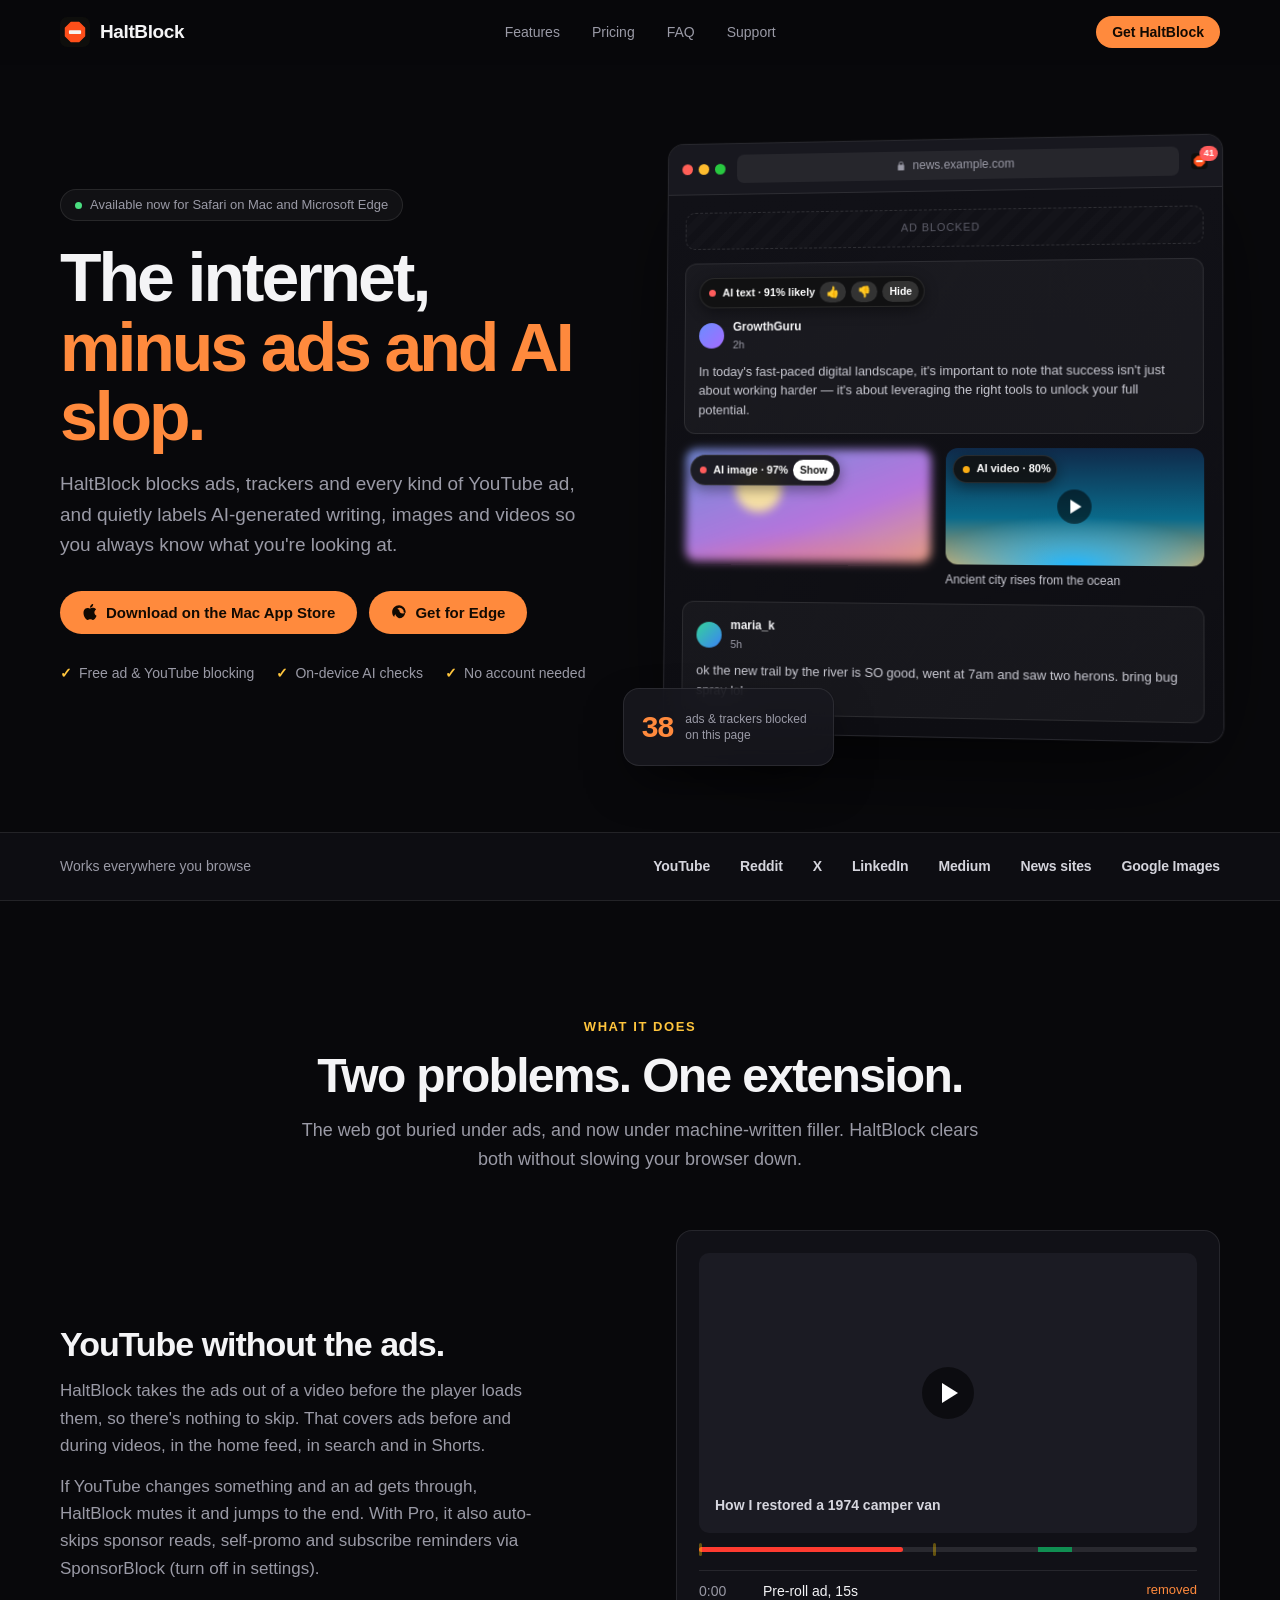
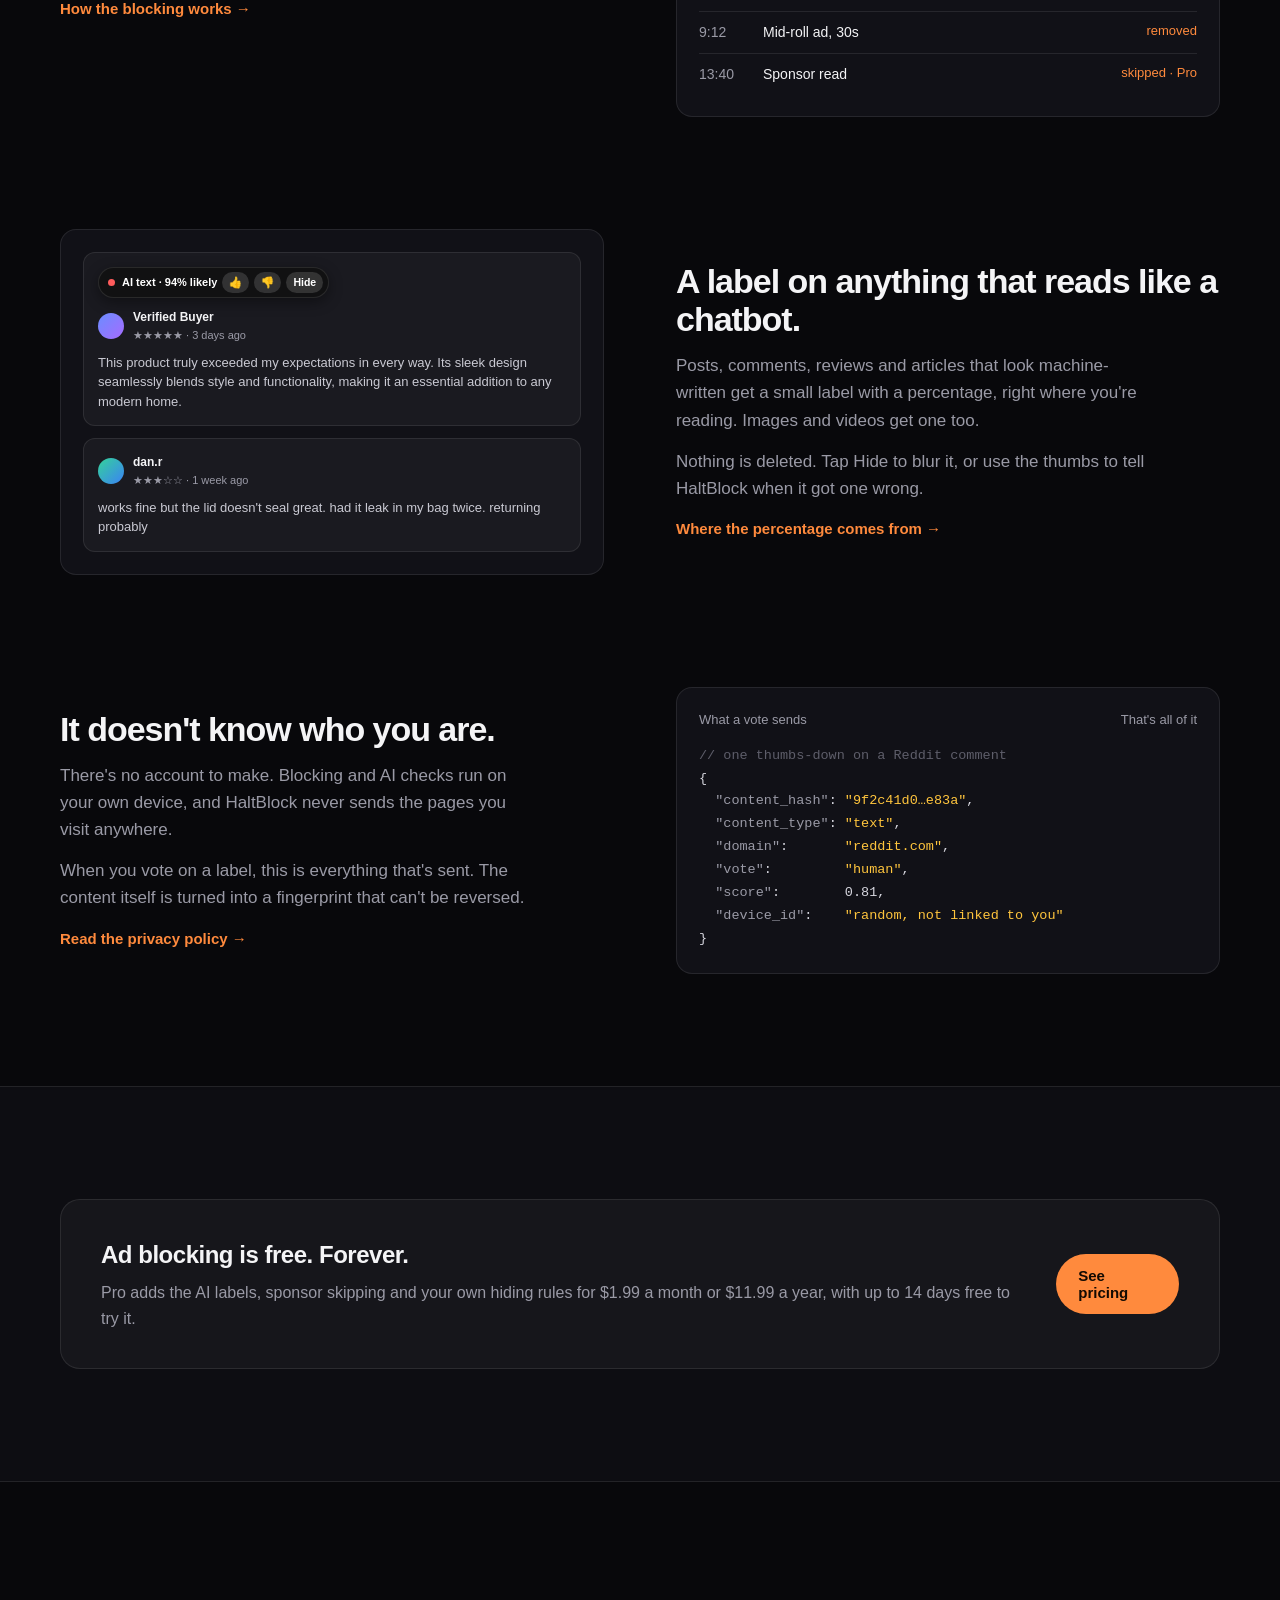
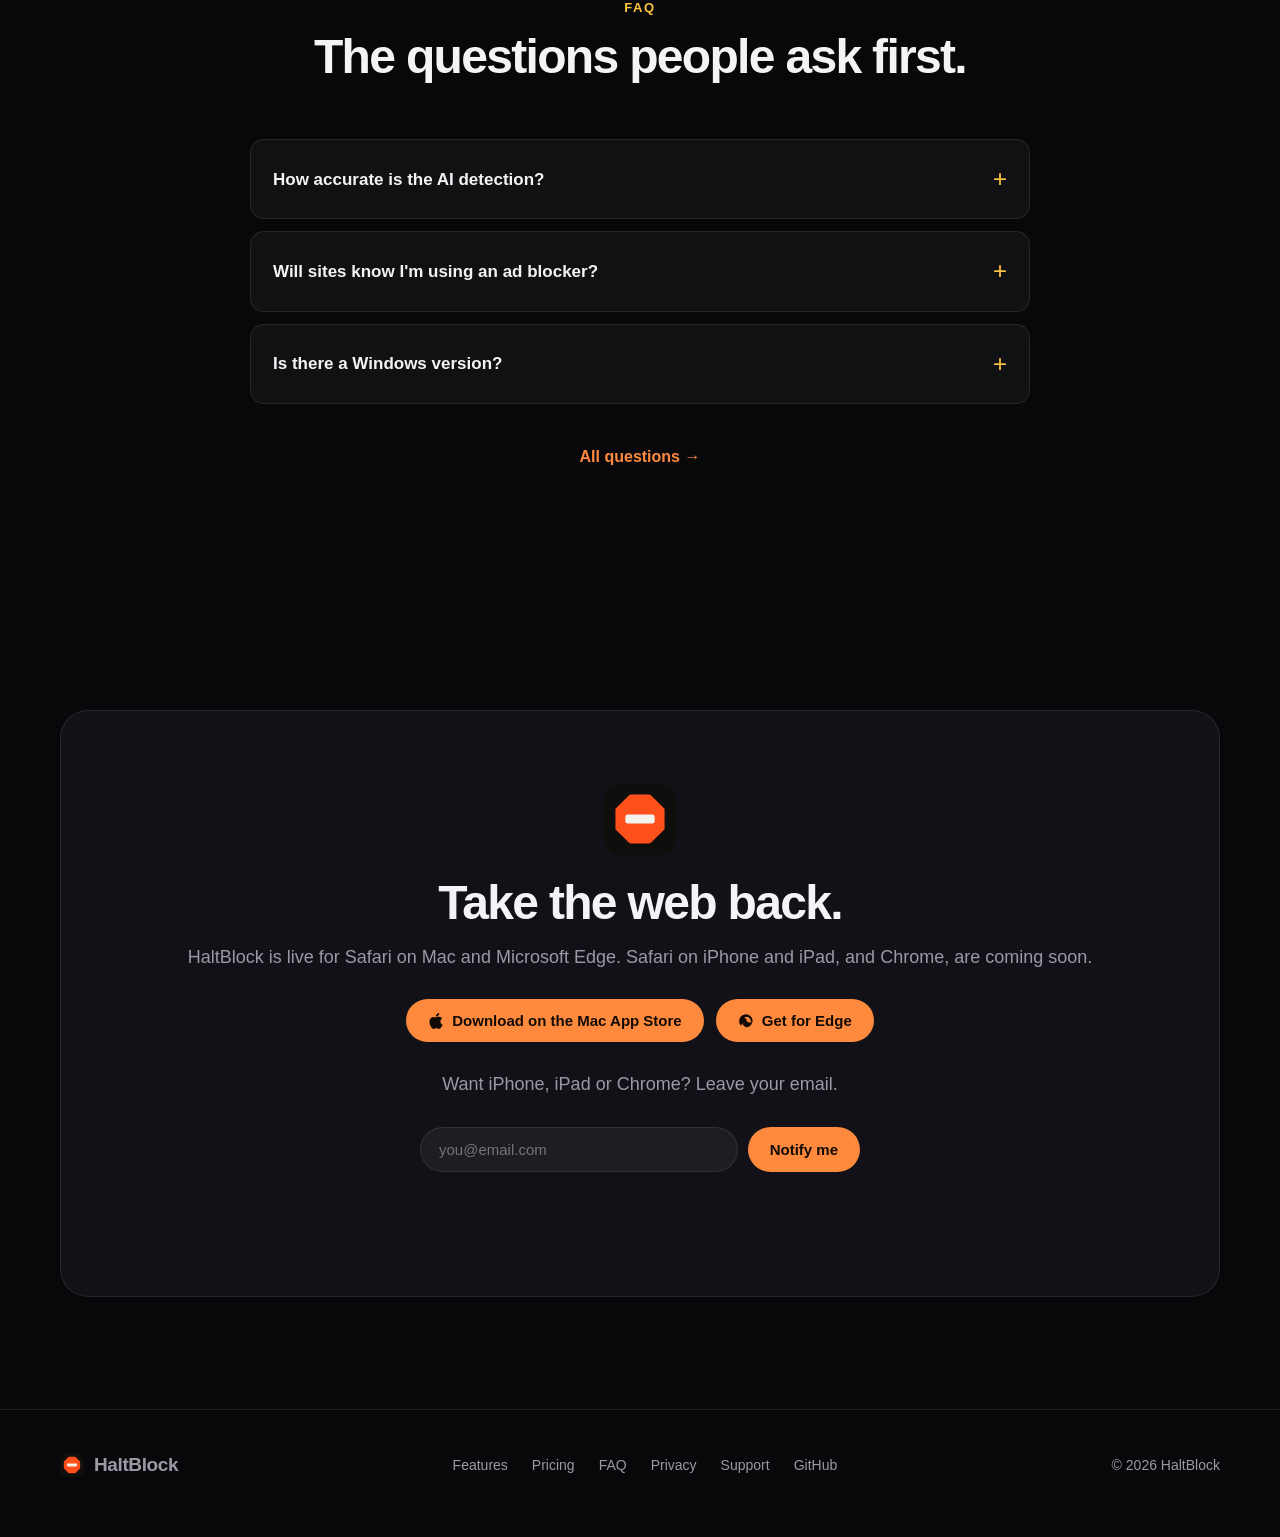
==== commit 537de503: "Clarify that Pro auto-skips YouTube sponsor segments via SponsorBlock. Spell out sponsor reads, self" ====
--- a/index.html
+++ b/index.html
@@ -11,7 +11,7 @@
     <meta name="theme-color" content="#08080B">
     <link rel="icon" href="assets/logo.svg" type="image/svg+xml">
     <link rel="stylesheet" href="assets/style.css?v=7">
-    <script src="assets/main.js?v=7" defer></script>
+    <script src="assets/main.js?v=8" defer></script>
 </head>
 <body>
     <nav class="nav">
@@ -108,7 +108,7 @@
                     <div class="row-copy">
                         <h3>YouTube without the ads.</h3>
                         <p>HaltBlock takes the ads out of a video before the player loads them, so there's nothing to skip. That covers ads before and during videos, in the home feed, in search and in Shorts.</p>
-                        <p>If YouTube changes something and an ad gets through, HaltBlock mutes it and jumps to the end. With Pro, it also skips the sponsor reads inside videos.</p>
+                        <p>If YouTube changes something and an ad gets through, HaltBlock mutes it and jumps to the end. With Pro, it also auto-skips sponsor reads, self-promo and subscribe reminders via SponsorBlock (turn off in settings).</p>
                         <a class="more" href="features/#ads">How the blocking works →</a>
                     </div>
                     <div class="panel">
@@ -117,7 +117,7 @@
                         <ul class="log">
                             <li><span>0:00</span>Pre-roll ad, 15s<em>removed</em></li>
                             <li><span>9:12</span>Mid-roll ad, 30s<em>removed</em></li>
-                            <li><span>13:40</span>Sponsor segment<em>skipped · Pro</em></li>
+                            <li><span>13:40</span>Sponsor read<em>skipped · Pro</em></li>
                         </ul>
                     </div>
                 </div>
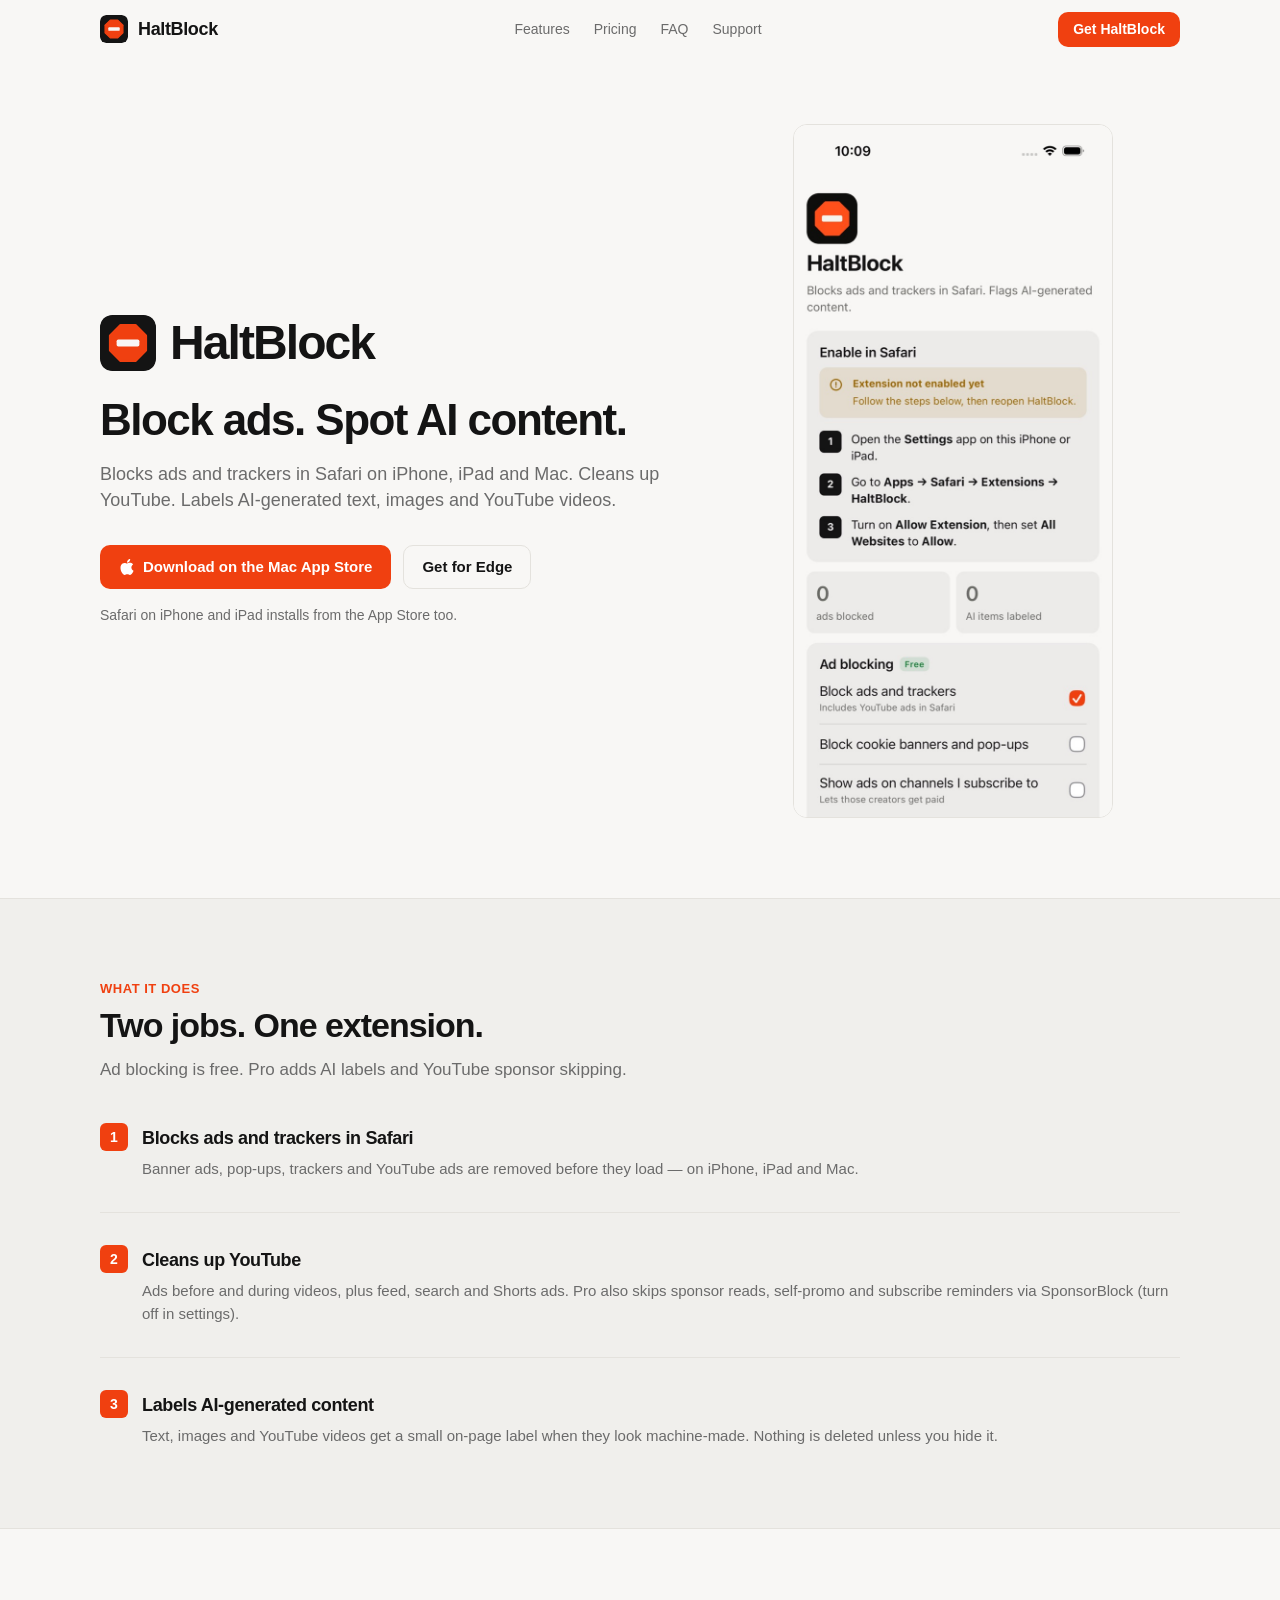
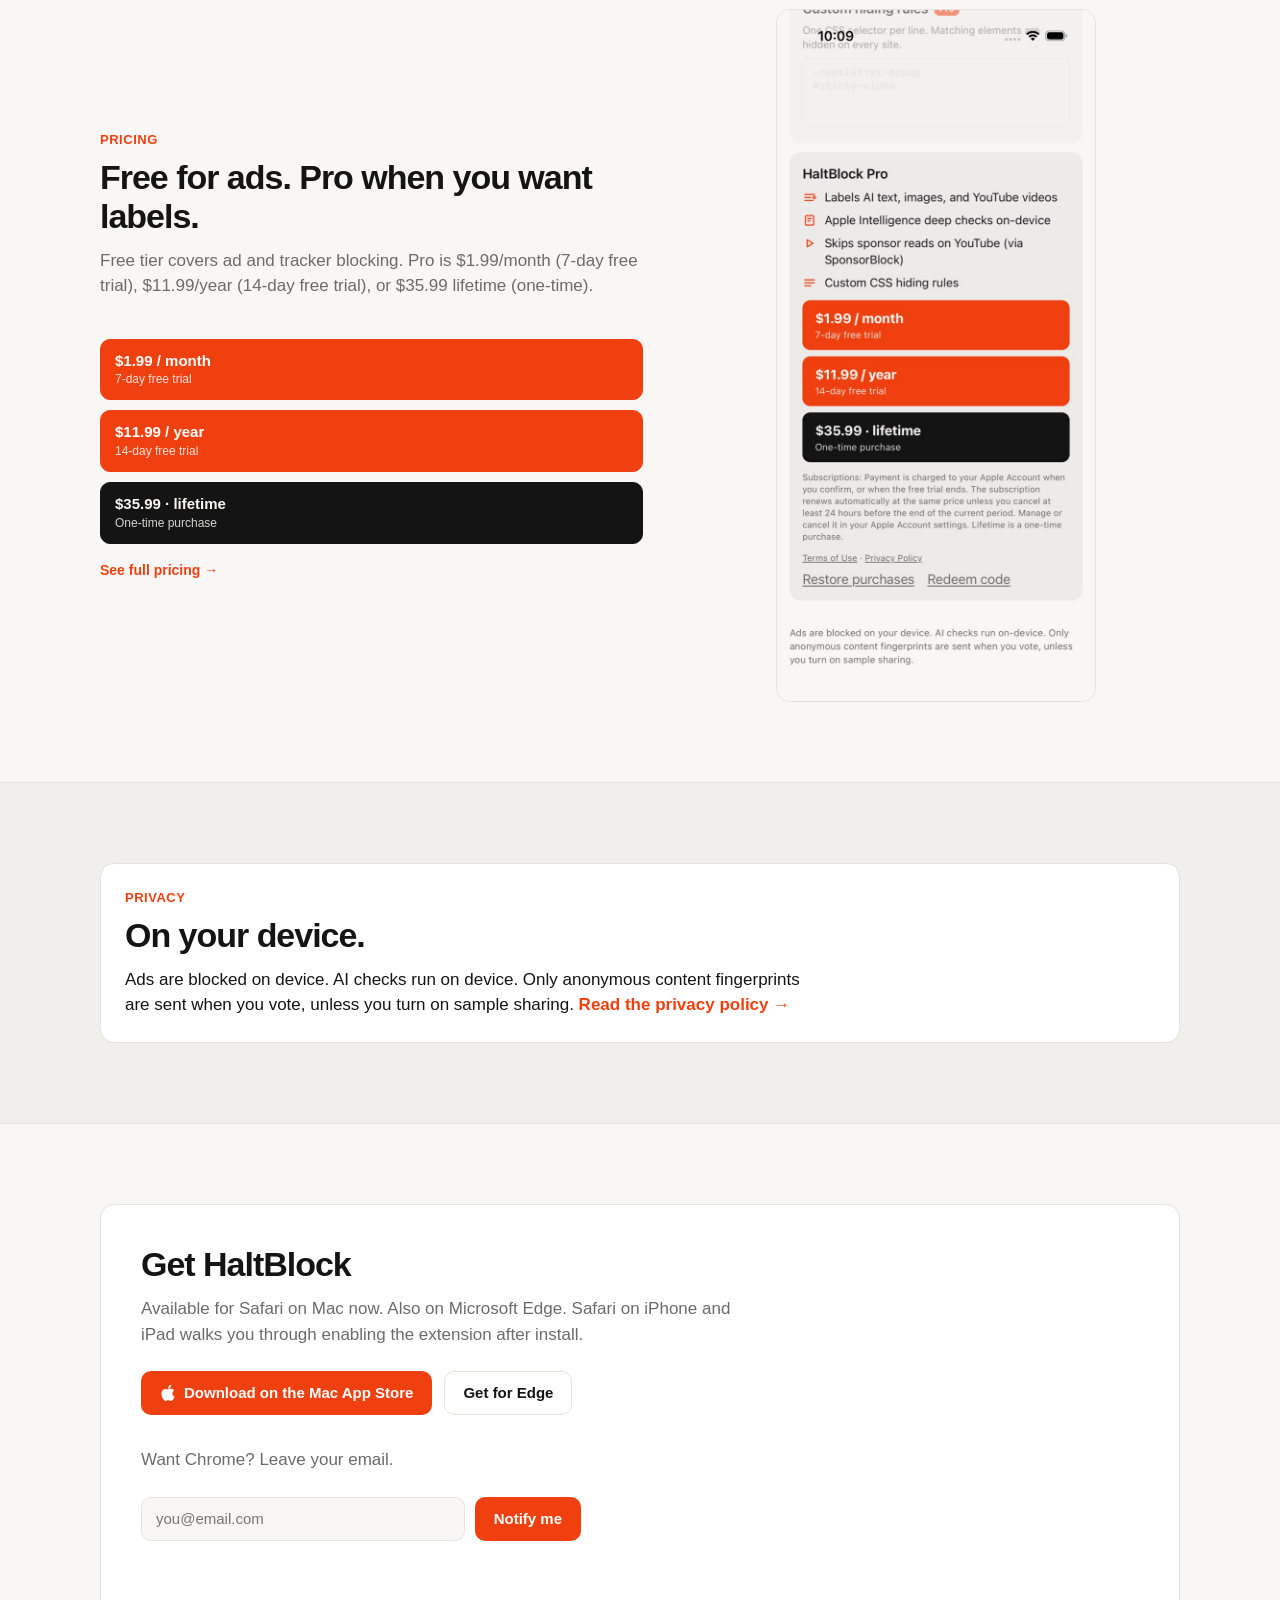
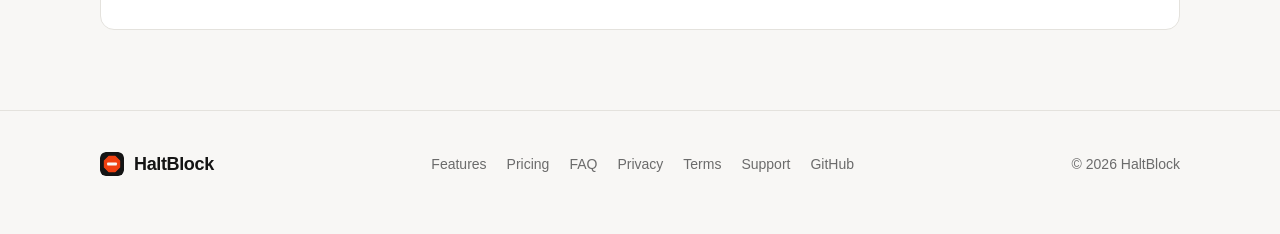
==== commit 5aaffce3: "Redesign the site to match HaltBlock’s hand-designed app identity. Replace the dark glassmorphism te" ====
--- a/index.html
+++ b/index.html
@@ -3,20 +3,21 @@
 <head>
     <meta charset="utf-8">
     <meta name="viewport" content="width=device-width, initial-scale=1">
-    <title>HaltBlock — The internet, minus ads and AI slop</title>
-    <meta name="description" content="HaltBlock blocks ads, trackers and every kind of YouTube ad, and labels AI-generated text, images and videos. Available now for Safari on Mac and Microsoft Edge. Safari on iPhone and iPad, and Chrome, coming soon.">
-    <meta property="og:title" content="HaltBlock — The internet, minus ads and AI slop">
-    <meta property="og:description" content="HaltBlock blocks ads, trackers and every kind of YouTube ad, and labels AI-generated text, images and videos. Available now for Safari on Mac and Microsoft Edge. Safari on iPhone and iPad, and Chrome, coming soon.">
+    <title>HaltBlock — Block ads. Spot AI content.</title>
+    <meta name="description" content="HaltBlock blocks ads and trackers in Safari on iPhone, iPad and Mac, cleans up YouTube, and labels AI-generated text, images and YouTube videos. Ads are blocked on device; AI checks run on device.">
+    <meta property="og:title" content="HaltBlock — Block ads. Spot AI content.">
+    <meta property="og:description" content="HaltBlock blocks ads and trackers in Safari on iPhone, iPad and Mac, cleans up YouTube, and labels AI-generated text, images and YouTube videos.">
     <meta property="og:type" content="website">
-    <meta name="theme-color" content="#08080B">
+    <meta name="theme-color" media="(prefers-color-scheme: light)" content="#F8F7F5">
+    <meta name="theme-color" media="(prefers-color-scheme: dark)" content="#0E0E0E">
     <link rel="icon" href="assets/logo.svg" type="image/svg+xml">
-    <link rel="stylesheet" href="assets/style.css?v=7">
-    <script src="assets/main.js?v=8" defer></script>
+    <link rel="stylesheet" href="assets/style.css?v=9">
+    <script src="assets/main.js?v=9" defer></script>
 </head>
 <body>
     <nav class="nav">
         <div class="container nav-inner">
-            <a href="./" class="brand"><img src="assets/logo.svg" alt="" width="30" height="30"><span>HaltBlock</span></a>
+            <a href="./" class="brand"><img src="assets/logo.svg" alt="" width="28" height="28"><span>HaltBlock</span></a>
             <div class="nav-links">
                 <a href="features/">Features</a>
                 <a href="pricing/">Pricing</a>
@@ -30,189 +31,105 @@
     <header class="hero">
         <div class="container hero-grid">
             <div class="hero-copy reveal">
-                <span class="eyebrow"><span class="dot"></span><span class="eyebrow-text">Available now for Safari on Mac and Microsoft Edge</span></span>
-                <h1>The internet,<br><span class="accent-text">minus ads and AI slop.</span></h1>
-                <p class="lead">HaltBlock blocks ads, trackers and every kind of YouTube ad, and quietly labels AI-generated writing, images and videos so you always know what you're looking at.</p>
+                <div class="hero-brand">
+                    <img src="assets/logo.svg" alt="" width="56" height="56">
+                    <span>HaltBlock</span>
+                </div>
+                <h1>Block ads. Spot AI content.</h1>
+                <p class="lead">Blocks ads and trackers in Safari on iPhone, iPad and Mac. Cleans up YouTube. Labels AI-generated text, images and YouTube videos.</p>
                 <div class="hero-actions">
                     <a href="https://apps.apple.com/us/app/haltblock-ai-ad-blocker/id6819837838?mt=12" class="button" rel="noopener"><svg width="16" height="16" viewBox="0 0 24 24" fill="currentColor" aria-hidden="true"><path d="M12.152 6.896c-.948 0-2.415-1.078-3.96-1.04-2.04.027-3.91 1.183-4.961 3.014-2.117 3.675-.546 9.103 1.519 12.09 1.013 1.454 2.208 3.09 3.792 3.039 1.52-.065 2.09-.987 3.935-.987 1.831 0 2.35.987 3.96.948 1.637-.026 2.676-1.48 3.676-2.948 1.156-1.688 1.636-3.325 1.662-3.415-.039-.013-3.182-1.221-3.22-4.857-.026-3.04 2.48-4.494 2.597-4.559-1.429-2.09-3.623-2.324-4.39-2.376-2-.156-3.675 1.09-4.61 1.09zM15.53 3.83c.843-1.012 1.4-2.427 1.245-3.83-1.207.052-2.662.805-3.532 1.818-.78.896-1.454 2.338-1.273 3.714 1.338.104 2.715-.688 3.559-1.701"/></svg>Download on the Mac App Store</a>
-                    <a href="https://microsoftedge.microsoft.com/addons/detail/nmaakingkhcmhkjenjofkkhcdcbfdnhn" class="button" rel="noopener"><svg width="16" height="16" viewBox="0 0 24 24" fill="currentColor" aria-hidden="true"><path d="M21.86 10.46A9.78 9.78 0 0 0 12.05 2C6.33 2.05 1.7 6.7 1.74 12.42c0 2.82 1.2 5.36 3.13 7.15.36-4.17 3.87-7.4 8.13-7.4.07 0 .15.01.22.01A6.09 6.09 0 0 0 9.5 7.05a6.07 6.07 0 0 1 9.6 5.7c.96.1 1.88.37 2.76.78ZM12 21.5a9.5 9.5 0 0 0 9.45-8.67 5.48 5.48 0 0 1-3.71 1.44 5.47 5.47 0 0 1-5.47-5.47c0-.18.01-.36.03-.53C8.83 8.62 6.5 11.2 6.5 14.4c0 .9.18 1.75.5 2.53A9.48 9.48 0 0 0 12 21.5Z"/></svg>Get for Edge</a>
+                    <a href="https://microsoftedge.microsoft.com/addons/detail/nmaakingkhcmhkjenjofkkhcdcbfdnhn" class="button button-ghost" rel="noopener">Get for Edge</a>
                 </div>
-                <ul class="hero-points">
-                    <li>Free ad &amp; YouTube blocking</li>
-                    <li>On-device AI checks</li>
-                    <li>No account needed</li>
-                </ul>
+                <p class="hero-note">Safari on iPhone and iPad installs from the App Store too.</p>
             </div>
 
-            <div class="hero-visual reveal" aria-label="HaltBlock labeling AI content in a browser">
-                <div class="browser">
-                    <div class="browser-bar">
-                        <span class="lights"><i></i><i></i><i></i></span>
-                        <span class="address"><svg width="11" height="11" viewBox="0 0 24 24" fill="currentColor" aria-hidden="true"><path d="M17 9V7a5 5 0 0 0-10 0v2a2 2 0 0 0-2 2v9a2 2 0 0 0 2 2h10a2 2 0 0 0 2-2v-9a2 2 0 0 0-2-2Zm-8 0V7a3 3 0 0 1 6 0v2H9Z"/></svg> news.example.com</span>
-                        <span class="ext-icon"><img src="assets/logo.svg" alt="" width="16" height="16"><b id="badge-count">0</b></span>
-                    </div>
-                    <div class="browser-body">
-                        <div class="ad-slot"><span>Ad blocked</span></div>
-
-                        <article class="mock-post">
-                            <div class="blok-badge"><span class="pip"></span>AI text · 91% likely<button>👍</button><button>👎</button><button>Hide</button></div>
-                            <div class="mock-author"><span class="avatar"></span><div><b>GrowthGuru</b><small>2h</small></div></div>
-                            <p>In today's fast-paced digital landscape, it's important to note that success isn't just about working harder — it's about leveraging the right tools to unlock your full potential.</p>
-                        </article>
-
-                        <div class="mock-row">
-                            <figure class="mock-image">
-                                <div class="blok-badge overlay"><span class="pip"></span>AI image · 97%<button class="active">Show</button></div>
-                                <div class="art art-1"></div>
-                            </figure>
-                            <figure class="mock-video">
-                                <div class="blok-badge overlay amber"><span class="pip"></span>AI video · 80%</div>
-                                <div class="art art-2"><span class="play"></span></div>
-                                <figcaption>Ancient city rises from the ocean</figcaption>
-                            </figure>
-                        </div>
-
-                        <article class="mock-post human">
-                            <div class="mock-author"><span class="avatar avatar-2"></span><div><b>maria_k</b><small>5h</small></div></div>
-                            <p>ok the new trail by the river is SO good, went at 7am and saw two herons. bring bug spray lol</p>
-                        </article>
-                    </div>
-                </div>
-                <div class="float-card stat-card">
-                    <span class="stat-num" data-count="38">0</span>
-                    <span class="stat-label">ads &amp; trackers blocked on this page</span>
-                </div>
+            <div class="hero-visual reveal">
+                <figure class="shot shot-wide">
+                    <picture>
+                        <source media="(prefers-color-scheme: dark)" srcset="assets/shots/onboarding-dark.jpg">
+                        <img src="assets/shots/onboarding-light.jpg" width="662" height="1440" alt="HaltBlock onboarding screen: enable in Safari, ads blocked, AI items labeled">
+                    </picture>
+                </figure>
             </div>
         </div>
     </header>
 
-    <section class="strip">
-        <div class="container strip-inner">
-            <span>Works everywhere you browse</span>
-            <ul>
-                <li>YouTube</li><li>Reddit</li><li>X</li><li>LinkedIn</li><li>Medium</li><li>News sites</li><li>Google Images</li>
+    <section class="section section-alt">
+        <div class="container">
+            <div class="section-head">
+                <span class="kicker">What it does</span>
+                <h2>Two jobs. One extension.</h2>
+                <p>Ad blocking is free. Pro adds AI labels and YouTube sponsor skipping.</p>
+            </div>
+
+            <ul class="feature-list">
+                <li>
+                    <span class="mark" aria-hidden="true">1</span>
+                    <div>
+                        <h3>Blocks ads and trackers in Safari</h3>
+                        <p>Banner ads, pop-ups, trackers and YouTube ads are removed before they load — on iPhone, iPad and Mac.</p>
+                    </div>
+                </li>
+                <li>
+                    <span class="mark" aria-hidden="true">2</span>
+                    <div>
+                        <h3>Cleans up YouTube</h3>
+                        <p>Ads before and during videos, plus feed, search and Shorts ads. Pro also skips sponsor reads, self-promo and subscribe reminders via SponsorBlock (turn off in settings).</p>
+                    </div>
+                </li>
+                <li>
+                    <span class="mark" aria-hidden="true">3</span>
+                    <div>
+                        <h3>Labels AI-generated content</h3>
+                        <p>Text, images and YouTube videos get a small on-page label when they look machine-made. Nothing is deleted unless you hide it.</p>
+                    </div>
+                </li>
             </ul>
         </div>
     </section>
 
     <section class="section">
-        <div class="container">
-            <div class="section-head">
-                <span class="kicker">What it does</span>
-                <h2>Two problems. One extension.</h2>
-                <p>The web got buried under ads, and now under machine-written filler. HaltBlock clears both without slowing your browser down.</p>
+        <div class="container split">
+            <div>
+                <div class="section-head">
+                    <span class="kicker">Pricing</span>
+                    <h2>Free for ads. Pro when you want labels.</h2>
+                    <p>Free tier covers ad and tracker blocking. Pro is $1.99/month (7-day free trial), $11.99/year (14-day free trial), or $35.99 lifetime (one-time).</p>
+                </div>
+                <div class="price-options" aria-label="HaltBlock Pro prices">
+                    <div class="price-option primary">$1.99 / month<span>7-day free trial</span></div>
+                    <div class="price-option primary">$11.99 / year<span>14-day free trial</span></div>
+                    <div class="price-option ink">$35.99 · lifetime<span>One-time purchase</span></div>
+                </div>
+                <p class="hero-note"><a href="pricing/" style="color: var(--brand); font-weight: 600">See full pricing →</a></p>
             </div>
-
-            <div class="rows">
-                <div class="row">
-                    <div class="row-copy">
-                        <h3>YouTube without the ads.</h3>
-                        <p>HaltBlock takes the ads out of a video before the player loads them, so there's nothing to skip. That covers ads before and during videos, in the home feed, in search and in Shorts.</p>
-                        <p>If YouTube changes something and an ad gets through, HaltBlock mutes it and jumps to the end. With Pro, it also auto-skips sponsor reads, self-promo and subscribe reminders via SponsorBlock (turn off in settings).</p>
-                        <a class="more" href="features/#ads">How the blocking works →</a>
-                    </div>
-                    <div class="panel">
-                        <div class="player-screen"><span class="play"></span><span class="player-title">How I restored a 1974 camper van</span></div>
-                        <div class="player-bar"><i class="played" style="width: 41%"></i><b class="gone" style="left: 0"></b><b class="gone" style="left: 47%"></b><b class="sponsor" style="left: 68%; width: 7%"></b></div>
-                        <ul class="log">
-                            <li><span>0:00</span>Pre-roll ad, 15s<em>removed</em></li>
-                            <li><span>9:12</span>Mid-roll ad, 30s<em>removed</em></li>
-                            <li><span>13:40</span>Sponsor read<em>skipped · Pro</em></li>
-                        </ul>
-                    </div>
-                </div>
-
-                <div class="row flip">
-                    <div class="row-copy">
-                        <h3>A label on anything that reads like a chatbot.</h3>
-                        <p>Posts, comments, reviews and articles that look machine-written get a small label with a percentage, right where you're reading. Images and videos get one too.</p>
-                        <p>Nothing is deleted. Tap Hide to blur it, or use the thumbs to tell HaltBlock when it got one wrong.</p>
-                        <a class="more" href="features/#labels">Where the percentage comes from →</a>
-                    </div>
-                    <div class="panel">
-                        <article class="mock-post">
-                            <div class="blok-badge"><span class="pip"></span>AI text · 94% likely<button>👍</button><button>👎</button><button>Hide</button></div>
-                            <div class="mock-author"><span class="avatar"></span><div><b>Verified Buyer</b><small>★★★★★ · 3 days ago</small></div></div>
-                            <p>This product truly exceeded my expectations in every way. Its sleek design seamlessly blends style and functionality, making it an essential addition to any modern home.</p>
-                        </article>
-                        <article class="mock-post" style="margin-top: 12px">
-                            <div class="mock-author"><span class="avatar avatar-2"></span><div><b>dan.r</b><small>★★★☆☆ · 1 week ago</small></div></div>
-                            <p>works fine but the lid doesn't seal great. had it leak in my bag twice. returning probably</p>
-                        </article>
-                    </div>
-                </div>
-
-                <div class="row">
-                    <div class="row-copy">
-                        <h3>It doesn't know who you are.</h3>
-                        <p>There's no account to make. Blocking and AI checks run on your own device, and HaltBlock never sends the pages you visit anywhere.</p>
-                        <p>When you vote on a label, this is everything that's sent. The content itself is turned into a fingerprint that can't be reversed.</p>
-                        <a class="more" href="privacy/">Read the privacy policy →</a>
-                    </div>
-                    <div class="panel">
-                        <div class="panel-head"><span>What a vote sends</span><span>That's all of it</span></div>
-<pre class="code"><span class="c">// one thumbs-down on a Reddit comment</span>
-{
-  <span class="k">"content_hash"</span>: <span class="s">"9f2c41d0…e83a"</span>,
-  <span class="k">"content_type"</span>: <span class="s">"text"</span>,
-  <span class="k">"domain"</span>:       <span class="s">"reddit.com"</span>,
-  <span class="k">"vote"</span>:         <span class="s">"human"</span>,
-  <span class="k">"score"</span>:        0.81,
-  <span class="k">"device_id"</span>:    <span class="s">"random, not linked to you"</span>
-}</pre>
-                    </div>
-                </div>
-            </div>
+            <figure class="shot shot-wide">
+                <img src="assets/shots/paywall-light.jpg" width="662" height="1440" alt="HaltBlock Pro paywall showing monthly, yearly and lifetime prices">
+            </figure>
         </div>
     </section>
 
     <section class="section section-alt">
         <div class="container">
-            <div class="band">
-                <div>
-                    <h3>Ad blocking is free. Forever.</h3>
-                    <p>Pro adds the AI labels, sponsor skipping and your own hiding rules for $1.99 a month or $11.99 a year, with up to 14 days free to try it.</p>
-                </div>
-                <a href="pricing/" class="button">See pricing</a>
+            <div class="privacy-callout">
+                <span class="kicker">Privacy</span>
+                <h2>On your device.</h2>
+                <p>Ads are blocked on device. AI checks run on device. Only anonymous content fingerprints are sent when you vote, unless you turn on sample sharing. <a href="privacy/">Read the privacy policy →</a></p>
             </div>
         </div>
     </section>
 
-    <section class="section">
-        <div class="container narrow">
-            <div class="section-head">
-                <span class="kicker">FAQ</span>
-                <h2>The questions people ask first.</h2>
-            </div>
-            <div class="faq">
-                <details>
-                    <summary>How accurate is the AI detection?</summary>
-                    <p>No detector is perfect, which is why HaltBlock shows a confidence score instead of silently deleting things. When content carries an official AI label (like Content Credentials or YouTube's synthetic-content disclosure), HaltBlock is near-certain. Otherwise it combines on-device analysis with community votes, and your own 👍 / 👎 tune it to you.</p>
-                </details>
-                <details>
-                    <summary>Will sites know I'm using an ad blocker?</summary>
-                    <p>HaltBlock is built to stay out of sight. Elements are hidden in a way pages can't inspect, and common ad-blocker detection scripts are neutralized. If a site ever breaks, pause HaltBlock for that site with one tap.</p>
-                </details>
-                <details>
-                    <summary>Is there a Windows version?</summary>
-                    <p>Yes. HaltBlock is live for Microsoft Edge now. Chrome is coming soon. Buy Pro on this site and you'll get a license key by email that works in up to 5 browsers. Safari on Mac is live too, and Pro on Mac is bought through the App Store.</p>
-                </details>
-            </div>
-            <p class="section-foot"><a href="faq/">All questions →</a></p>
-        </div>
-    </section>
-
-    <section id="download" class="section cta">
+    <section id="download" class="section">
         <div class="container">
-            <div class="cta-card">
-                <img src="assets/logo.svg" alt="" width="72" height="72">
-                <h2>Take the web back.</h2>
-                <p>HaltBlock is live for Safari on Mac and Microsoft Edge. Safari on iPhone and iPad, and Chrome, are coming soon.</p>
+            <div class="cta-block">
+                <h2>Get HaltBlock</h2>
+                <p>Available for Safari on Mac now. Also on Microsoft Edge. Safari on iPhone and iPad walks you through enabling the extension after install.</p>
                 <div class="download-actions">
                     <a class="button" href="https://apps.apple.com/us/app/haltblock-ai-ad-blocker/id6819837838?mt=12" rel="noopener"><svg width="16" height="16" viewBox="0 0 24 24" fill="currentColor" aria-hidden="true"><path d="M12.152 6.896c-.948 0-2.415-1.078-3.96-1.04-2.04.027-3.91 1.183-4.961 3.014-2.117 3.675-.546 9.103 1.519 12.09 1.013 1.454 2.208 3.09 3.792 3.039 1.52-.065 2.09-.987 3.935-.987 1.831 0 2.35.987 3.96.948 1.637-.026 2.676-1.48 3.676-2.948 1.156-1.688 1.636-3.325 1.662-3.415-.039-.013-3.182-1.221-3.22-4.857-.026-3.04 2.48-4.494 2.597-4.559-1.429-2.09-3.623-2.324-4.39-2.376-2-.156-3.675 1.09-4.61 1.09zM15.53 3.83c.843-1.012 1.4-2.427 1.245-3.83-1.207.052-2.662.805-3.532 1.818-.78.896-1.454 2.338-1.273 3.714 1.338.104 2.715-.688 3.559-1.701"/></svg>Download on the Mac App Store</a>
-                    <a class="button" href="https://microsoftedge.microsoft.com/addons/detail/nmaakingkhcmhkjenjofkkhcdcbfdnhn" rel="noopener"><svg width="16" height="16" viewBox="0 0 24 24" fill="currentColor" aria-hidden="true"><path d="M21.86 10.46A9.78 9.78 0 0 0 12.05 2C6.33 2.05 1.7 6.7 1.74 12.42c0 2.82 1.2 5.36 3.13 7.15.36-4.17 3.87-7.4 8.13-7.4.07 0 .15.01.22.01A6.09 6.09 0 0 0 9.5 7.05a6.07 6.07 0 0 1 9.6 5.7c.96.1 1.88.37 2.76.78ZM12 21.5a9.5 9.5 0 0 0 9.45-8.67 5.48 5.48 0 0 1-3.71 1.44 5.47 5.47 0 0 1-5.47-5.47c0-.18.01-.36.03-.53C8.83 8.62 6.5 11.2 6.5 14.4c0 .9.18 1.75.5 2.53A9.48 9.48 0 0 0 12 21.5Z"/></svg>Get for Edge</a>
+                    <a class="button button-ghost" href="https://microsoftedge.microsoft.com/addons/detail/nmaakingkhcmhkjenjofkkhcdcbfdnhn" rel="noopener">Get for Edge</a>
                 </div>
-                <p class="notify-label">Want iPhone, iPad or Chrome? Leave your email.</p>
+                <p class="notify-label">Want Chrome? Leave your email.</p>
                 <form class="notify" id="notify">
                     <input type="email" placeholder="you@email.com" required aria-label="Email address">
                     <button class="button" type="submit">Notify me</button>
@@ -230,6 +147,7 @@
                 <a href="pricing/">Pricing</a>
                 <a href="faq/">FAQ</a>
                 <a href="privacy/">Privacy</a>
+                <a href="terms/">Terms</a>
                 <a href="support/">Support</a>
                 <a href="https://github.com/ErdTheTurd/blok">GitHub</a>
             </div>
--- a/assets/style.css
+++ b/assets/style.css
@@ -1,34 +1,62 @@
 :root {
-    --bg: #08080b;
-    --bg-alt: #0d0d12;
-    --surface: rgba(255, 255, 255, 0.04);
-    --surface-strong: rgba(255, 255, 255, 0.07);
-    --border: rgba(255, 255, 255, 0.09);
-    --text: #f4f4f6;
-    --muted: #9a9aa6;
-    --amber: #ffc53d;
-    --orange: #ff8a3d;
-    --red: #ff5c5c;
-    --radius: 18px;
-    --font: -apple-system, BlinkMacSystemFont, "SF Pro Display", "Inter", "Segoe UI", Roboto, sans-serif;
-}
-
-* {
+    --brand: #f04010;
+    --brand-hover: #d9380e;
+    --paper: #f8f7f5;
+    --paper-2: #f0efec;
+    --ink: #141414;
+    --ink-soft: #2c2c2c;
+    --muted: #6b6b6b;
+    --line: #e4e2dd;
+    --surface: #ffffff;
+    --ok: #1a7f37;
+    --ok-bg: #e8f5ec;
+    --warn: #9a6700;
+    --warn-bg: #fff4d6;
+    --radius-sm: 6px;
+    --radius: 10px;
+    --radius-lg: 14px;
+    --font: -apple-system, BlinkMacSystemFont, "SF Pro Text", "SF Pro Display", "Helvetica Neue", Helvetica, Arial, sans-serif;
+    --mono: ui-monospace, "SF Mono", Menlo, Consolas, monospace;
+    --space: 8px;
+    --max: 1080px;
+    --narrow: 680px;
+}
+
+@media (prefers-color-scheme: dark) {
+    :root {
+        --paper: #0e0e0e;
+        --paper-2: #161616;
+        --ink: #f8f7f5;
+        --ink-soft: #d4d3d0;
+        --muted: #9a9a9a;
+        --line: #2c2c2c;
+        --surface: #1a1a1a;
+        --ok: #3dd68c;
+        --ok-bg: #13261a;
+        --warn: #e8b84a;
+        --warn-bg: #2a220e;
+        --brand-hover: #ff5524;
+    }
+}
+
+*,
+*::before,
+*::after {
     box-sizing: border-box;
 }
 
 html {
     scroll-behavior: smooth;
-    scroll-padding-top: 80px;
+    scroll-padding-top: 72px;
 }
 
 body {
     margin: 0;
-    background: var(--bg);
-    color: var(--text);
-    font: 16px/1.6 var(--font);
+    background: var(--paper);
+    color: var(--ink);
+    font: 16px/1.5 var(--font);
     -webkit-font-smoothing: antialiased;
-    overflow-x: hidden;
+    text-rendering: optimizeLegibility;
 }
 
 a {
@@ -36,41 +64,53 @@
     text-decoration: none;
 }
 
+a:hover {
+    color: var(--brand);
+}
+
 img {
     display: block;
+    max-width: 100%;
+    height: auto;
+}
+
+:focus-visible {
+    outline: 2px solid var(--brand);
+    outline-offset: 3px;
 }
 
 .container {
-    width: min(1160px, 100% - 48px);
+    width: min(var(--max), 100% - 40px);
     margin: 0 auto;
 }
 
 .narrow {
-    width: min(780px, 100% - 48px);
-}
-
-/* Navigation */
+    width: min(var(--narrow), 100% - 40px);
+    margin-left: auto;
+    margin-right: auto;
+}
+
+/* Nav */
 
 .nav {
     position: sticky;
     top: 0;
     z-index: 50;
-    background: rgba(8, 8, 11, 0.7);
-    -webkit-backdrop-filter: saturate(180%) blur(18px);
-    backdrop-filter: saturate(180%) blur(18px);
+    background: var(--paper);
     border-bottom: 1px solid transparent;
-    transition: border-color 0.3s;
 }
 
 .nav.scrolled {
-    border-bottom-color: var(--border);
+    border-bottom-color: var(--line);
 }
 
 .nav-inner {
     display: flex;
     align-items: center;
     justify-content: space-between;
-    height: 64px;
+    gap: calc(var(--space) * 2);
+    min-height: 56px;
+    padding: calc(var(--space) * 1.5) 0;
 }
 
 .brand {
@@ -78,19 +118,29 @@
     align-items: center;
     gap: 10px;
     font-weight: 700;
-    font-size: 19px;
+    font-size: 18px;
     letter-spacing: -0.02em;
+    color: var(--ink);
+}
+
+.brand:hover {
+    color: var(--ink);
+}
+
+.brand img {
+    border-radius: var(--radius-sm);
 }
 
 .nav-links {
     display: flex;
-    gap: 32px;
+    gap: calc(var(--space) * 3);
     font-size: 14px;
     color: var(--muted);
 }
 
-.nav-links a:hover {
-    color: var(--text);
+.nav-links a:hover,
+.nav-links a[aria-current="page"] {
+    color: var(--ink);
 }
 
 /* Buttons */
@@ -99,54 +149,70 @@
     display: inline-flex;
     align-items: center;
     justify-content: center;
-    gap: 8px;
-    padding: 13px 22px;
-    border: 0;
-    border-radius: 999px;
-    background: var(--orange);
-    color: #120a02;
-    font: 600 15px var(--font);
+    gap: var(--space);
+    padding: 12px 18px;
+    border: 1px solid transparent;
+    border-radius: var(--radius);
+    background: var(--brand);
+    color: #fff;
+    font: 600 15px/1.2 var(--font);
     cursor: pointer;
-    transition: background-color 0.15s;
+    transition: background-color 0.15s ease;
 }
 
 .button:hover {
-    background: #ff9d5c;
+    background: var(--brand-hover);
+    color: #fff;
+}
+
+.button:disabled {
+    opacity: 0.6;
+    cursor: not-allowed;
 }
 
 .button-small {
-    padding: 8px 16px;
+    padding: 8px 14px;
     font-size: 14px;
 }
 
 .button-ghost {
-    background: var(--surface-strong);
-    color: var(--text);
-    box-shadow: inset 0 0 0 1px var(--border);
+    background: transparent;
+    color: var(--ink);
+    border-color: var(--line);
 }
 
 .button-ghost:hover {
-    background: rgba(255, 255, 255, 0.11);
-    box-shadow: inset 0 0 0 1px rgba(255, 255, 255, 0.16);
+    background: var(--paper-2);
+    color: var(--ink);
+    border-color: var(--ink-soft);
+}
+
+.button-ink {
+    background: var(--ink);
+    color: var(--paper);
+}
+
+.button-ink:hover {
+    background: var(--ink-soft);
+    color: var(--paper);
 }
 
 .button-block {
     width: 100%;
     white-space: normal;
-    line-height: 1.3;
     text-align: center;
 }
 
 /* Hero */
 
 .hero {
-    padding: 72px 0 96px;
+    padding: calc(var(--space) * 8) 0 calc(var(--space) * 10);
 }
 
 .hero-grid {
     display: grid;
-    grid-template-columns: minmax(0, 1fr) minmax(0, 1.05fr);
-    gap: 64px;
+    grid-template-columns: minmax(0, 1.05fr) minmax(0, 0.85fr);
+    gap: calc(var(--space) * 8);
     align-items: center;
 }
 
@@ -154,50 +220,40 @@
     min-width: 0;
 }
 
-.eyebrow {
-    display: inline-flex;
-    align-items: center;
-    flex-wrap: wrap;
-    gap: 8px;
-    max-width: 100%;
-    padding: 6px 14px;
-    border-radius: 999px;
-    background: var(--surface);
-    border: 1px solid var(--border);
-    color: var(--muted);
-    font-size: 13px;
-    line-height: 1.4;
-}
-
-.eyebrow .dot {
-    width: 7px;
-    height: 7px;
-    border-radius: 50%;
-    background: #4ade80;
-    flex: none;
-}
-
-.eyebrow-text {
-    min-width: 0;
+.hero-brand {
+    display: flex;
+    align-items: center;
+    gap: 14px;
+    margin: 0 0 calc(var(--space) * 3);
+}
+
+.hero-brand img {
+    width: 56px;
+    height: 56px;
+    border-radius: var(--radius);
+}
+
+.hero-brand span {
+    font-size: clamp(36px, 5vw, 48px);
+    font-weight: 800;
+    letter-spacing: -0.04em;
+    line-height: 1;
 }
 
 h1 {
-    margin: 22px 0 18px;
-    font-size: clamp(42px, 5.6vw, 68px);
-    line-height: 1.02;
-    letter-spacing: -0.045em;
-    font-weight: 800;
-}
-
-.accent-text {
-    color: var(--orange);
+    margin: 0 0 calc(var(--space) * 2);
+    font-size: clamp(32px, 4.5vw, 44px);
+    line-height: 1.12;
+    letter-spacing: -0.035em;
+    font-weight: 700;
 }
 
 .lead {
-    max-width: 520px;
-    margin: 0 0 30px;
-    color: var(--muted);
-    font-size: 19px;
+    margin: 0 0 calc(var(--space) * 4);
+    max-width: 36em;
+    color: var(--muted);
+    font-size: 18px;
+    line-height: 1.45;
 }
 
 .hero-actions {
@@ -206,593 +262,308 @@
     gap: 12px;
 }
 
-.hero-points {
-    display: flex;
-    flex-wrap: wrap;
-    gap: 8px 22px;
-    margin: 28px 0 0;
-    padding: 0;
-    list-style: none;
+.hero-note {
+    margin: calc(var(--space) * 2) 0 0;
     color: var(--muted);
     font-size: 14px;
 }
 
-.hero-points li::before {
-    content: "✓";
-    margin-right: 7px;
-    color: var(--amber);
+/* Screenshot frame */
+
+.shot {
+    margin: 0;
+    border: 1px solid var(--line);
+    border-radius: var(--radius-lg);
+    overflow: hidden;
+    background: var(--surface);
+}
+
+.shot img {
+    width: 100%;
+    height: auto;
+}
+
+.shot-wide {
+    max-width: 320px;
+    margin-inline: auto;
+}
+
+.shot-pair {
+    display: grid;
+    grid-template-columns: repeat(2, minmax(0, 280px));
+    justify-content: center;
+    gap: calc(var(--space) * 3);
+}
+
+/* Sections */
+
+.section {
+    padding: calc(var(--space) * 10) 0;
+}
+
+.section-alt {
+    background: var(--paper-2);
+    border-block: 1px solid var(--line);
+}
+
+.section-head {
+    max-width: 36em;
+    margin: 0 0 calc(var(--space) * 5);
+}
+
+.section-head.center {
+    margin-left: auto;
+    margin-right: auto;
+    text-align: center;
+}
+
+.kicker {
+    display: block;
+    margin-bottom: var(--space);
+    color: var(--brand);
+    font-size: 13px;
+    font-weight: 600;
+    letter-spacing: 0.04em;
+    text-transform: uppercase;
+}
+
+h2 {
+    margin: 0 0 12px;
+    font-size: clamp(26px, 3.4vw, 34px);
+    line-height: 1.15;
+    letter-spacing: -0.03em;
     font-weight: 700;
 }
 
-/* Browser mockup */
-
-.hero-visual {
-    position: relative;
-}
-
-.browser {
-    border-radius: 16px;
-    background: #121218;
-    border: 1px solid var(--border);
-    box-shadow: 0 40px 100px -30px rgba(0, 0, 0, 0.9), 0 0 0 1px rgba(255, 255, 255, 0.02);
-    overflow: hidden;
-    transform: perspective(1600px) rotateY(-6deg) rotateX(2deg);
-    transition: transform 0.6s;
-}
-
-.hero-visual:hover .browser {
-    transform: perspective(1600px) rotateY(-2deg) rotateX(1deg);
-}
-
-.browser-bar {
-    display: flex;
-    align-items: center;
-    gap: 12px;
-    padding: 11px 14px;
-    background: #18181f;
-    border-bottom: 1px solid var(--border);
-}
-
-.lights {
-    display: flex;
-    gap: 6px;
-}
-
-.lights i {
-    width: 11px;
-    height: 11px;
-    border-radius: 50%;
-    background: #ff5f57;
-}
-
-.lights i:nth-child(2) { background: #febc2e; }
-.lights i:nth-child(3) { background: #28c840; }
-
-.address {
-    flex: 1;
-    display: flex;
-    align-items: center;
-    justify-content: center;
-    gap: 6px;
-    padding: 5px 10px;
-    border-radius: 7px;
-    background: rgba(255, 255, 255, 0.06);
-    color: var(--muted);
-    font-size: 12px;
-}
-
-.ext-icon {
-    position: relative;
-}
-
-.ext-icon b {
-    position: absolute;
-    top: -7px;
-    right: -10px;
-    min-width: 17px;
-    padding: 0 4px;
-    border-radius: 999px;
-    background: var(--red);
-    color: #fff;
-    font-size: 9px;
-    line-height: 15px;
-    text-align: center;
-}
-
-.browser-body {
-    display: flex;
-    flex-direction: column;
-    gap: 14px;
-    padding: 18px;
-    background: linear-gradient(#111117, #0e0e13);
-}
-
-.ad-slot {
-    display: flex;
-    align-items: center;
-    justify-content: center;
-    height: 38px;
-    border: 1px dashed rgba(255, 255, 255, 0.12);
-    border-radius: 10px;
-    color: #5e5e6a;
-    font-size: 11px;
-    letter-spacing: 0.08em;
-    text-transform: uppercase;
-    background: repeating-linear-gradient(-45deg, transparent 0 8px, rgba(255, 255, 255, 0.015) 8px 16px);
-}
-
-.mock-post {
-    padding: 14px;
-    border-radius: 12px;
-    background: var(--surface);
-    border: 1px solid var(--border);
-}
-
-.mock-post p {
-    margin: 8px 0 0;
-    color: #c9c9d2;
-    font-size: 13px;
-    line-height: 1.5;
-}
-
-.mock-author {
-    display: flex;
-    align-items: center;
-    gap: 9px;
-    font-size: 12px;
-}
-
-.mock-author small {
-    display: block;
-    color: var(--muted);
-    font-size: 11px;
-}
-
-.avatar {
-    width: 26px;
-    height: 26px;
-    border-radius: 50%;
-    background: linear-gradient(135deg, #6a8dff, #a66bff);
-}
-
-.avatar-2 {
-    background: linear-gradient(135deg, #34d399, #3b82f6);
-}
-
-.mock-row {
+.section-head p,
+.prose-muted {
+    margin: 0;
+    color: var(--muted);
+    font-size: 17px;
+}
+
+.feature-list {
     display: grid;
-    grid-template-columns: 1fr 1fr;
-    gap: 12px;
-}
-
-.mock-image, .mock-video {
-    position: relative;
-    margin: 0;
-}
-
-.art {
-    height: 116px;
-    border-radius: 12px;
-}
-
-.art-1 {
-    background:
-        radial-gradient(circle at 30% 35%, #ffe08a 0 12%, transparent 13%),
-        radial-gradient(120% 80% at 50% 120%, #ff6b9a, transparent 60%),
-        linear-gradient(160deg, #6a8dff, #c86bff 60%, #ff9a6b);
-    filter: blur(5px) saturate(0.7);
-    transform: scale(0.98);
-}
-
-.art-2 {
-    position: relative;
-    display: flex;
-    align-items: center;
-    justify-content: center;
-    background:
-        radial-gradient(80% 60% at 50% 100%, #1fb6ff, transparent 70%),
-        linear-gradient(180deg, #0f2a4a, #0a6a8a 60%, #c7a96b);
-}
-
-.play {
-    width: 34px;
-    height: 34px;
-    border-radius: 50%;
-    background: rgba(0, 0, 0, 0.55);
-    position: relative;
-}
-
-.play::after {
-    content: "";
-    position: absolute;
-    left: 13px;
-    top: 10px;
-    border-left: 11px solid #fff;
-    border-top: 7px solid transparent;
-    border-bottom: 7px solid transparent;
-}
-
-.mock-video figcaption {
-    margin-top: 6px;
-    color: #c9c9d2;
-    font-size: 12px;
-}
-
-/* The HaltBlock badge, matching the extension's real label */
-
-.blok-badge {
-    display: inline-flex;
-    align-items: center;
-    gap: 5px;
-    margin-bottom: 10px;
-    padding: 4px 5px 4px 9px;
-    border-radius: 999px;
-    background: rgba(17, 17, 17, 0.9);
-    border: 1px solid rgba(255, 255, 255, 0.1);
-    color: #fff;
-    font-size: 11px;
-    font-weight: 600;
-    white-space: nowrap;
-    box-shadow: 0 4px 14px rgba(0, 0, 0, 0.4);
-}
-
-.blok-badge.overlay {
-    position: absolute;
-    top: 7px;
-    left: 7px;
-    z-index: 2;
-    margin: 0;
-    -webkit-backdrop-filter: blur(8px);
-    backdrop-filter: blur(8px);
-}
-
-.blok-badge .pip {
-    width: 7px;
-    height: 7px;
-    border-radius: 50%;
-    background: var(--red);
-    margin-right: 2px;
-}
-
-.blok-badge.amber .pip {
-    background: #faad14;
-}
-
-.blok-badge button {
-    padding: 2px 7px;
-    border: 0;
-    border-radius: 999px;
-    background: rgba(255, 255, 255, 0.14);
-    color: #fff;
-    font: inherit;
-    font-size: 10.5px;
-    cursor: pointer;
-    transition: background 0.15s;
-}
-
-.blok-badge button:hover {
-    background: rgba(255, 255, 255, 0.28);
-}
-
-.blok-badge button.active {
-    background: #fff;
-    color: #111;
-}
-
-.blok-badge.large {
-    font-size: 13px;
-    padding: 6px 6px 6px 12px;
-    gap: 7px;
-}
-
-.blok-badge.large button {
-    font-size: 12.5px;
-    padding: 3px 10px;
-}
-
-.float-card {
-    position: absolute;
-    left: -36px;
-    bottom: -30px;
-    display: flex;
-    align-items: center;
-    gap: 12px;
-    padding: 14px 18px;
-    border-radius: 16px;
-    background: rgba(24, 24, 31, 0.85);
-    border: 1px solid var(--border);
-    -webkit-backdrop-filter: blur(16px);
-    backdrop-filter: blur(16px);
-    box-shadow: 0 20px 50px -15px rgba(0, 0, 0, 0.8);
-    animation: float 6s ease-in-out infinite;
-}
-
-.stat-num {
-    font-size: 30px;
-    font-weight: 800;
-    letter-spacing: -0.03em;
-    color: var(--orange);
-}
-
-.stat-label {
-    max-width: 130px;
-    color: var(--muted);
-    font-size: 12px;
-    line-height: 1.35;
-}
-
-@keyframes float {
-    50% { transform: translateY(-8px); }
-}
-
-/* Strip */
-
-.strip {
-    border-block: 1px solid var(--border);
-    background: var(--bg-alt);
-}
-
-.strip-inner {
-    display: flex;
-    align-items: center;
-    justify-content: space-between;
-    gap: 24px;
-    padding: 22px 0;
-    color: var(--muted);
-    font-size: 14px;
-}
-
-.strip ul {
-    display: flex;
-    flex-wrap: wrap;
-    gap: 10px 30px;
+    gap: calc(var(--space) * 4);
     margin: 0;
     padding: 0;
     list-style: none;
-    color: #d6d6de;
-    font-weight: 600;
-    letter-spacing: -0.01em;
-}
-
-/* Sections */
-
-.section {
-    padding: 112px 0;
-}
-
-.section-alt {
-    background: var(--bg-alt);
-    border-block: 1px solid var(--border);
-}
-
-.section-head {
-    max-width: 680px;
-    margin: 0 auto 56px;
-    text-align: center;
-}
-
-.kicker {
-    color: var(--amber);
-    font-size: 13px;
+}
+
+.feature-list li {
+    display: grid;
+    grid-template-columns: 28px 1fr;
+    gap: 14px;
+    align-items: start;
+    padding-bottom: calc(var(--space) * 4);
+    border-bottom: 1px solid var(--line);
+}
+
+.feature-list li:last-child {
+    padding-bottom: 0;
+    border-bottom: 0;
+}
+
+.feature-list .mark {
+    display: flex;
+    align-items: center;
+    justify-content: center;
+    width: 28px;
+    height: 28px;
+    border-radius: var(--radius-sm);
+    background: var(--brand);
+    color: #fff;
+    font-size: 14px;
     font-weight: 700;
-    letter-spacing: 0.12em;
-    text-transform: uppercase;
-}
-
-h2 {
-    margin: 12px 0 14px;
-    font-size: clamp(32px, 4vw, 48px);
-    line-height: 1.08;
-    letter-spacing: -0.035em;
-    font-weight: 800;
-}
-
-.section-head p {
+    line-height: 1;
+}
+
+.feature-list h3 {
+    margin: 2px 0 6px;
+    font-size: 18px;
+    letter-spacing: -0.02em;
+}
+
+.feature-list p {
     margin: 0;
     color: var(--muted);
+    font-size: 15px;
+}
+
+.split {
+    display: grid;
+    grid-template-columns: minmax(0, 1fr) minmax(0, 0.9fr);
+    gap: calc(var(--space) * 6);
+    align-items: center;
+}
+
+.split.flip > :first-child {
+    order: 2;
+}
+
+/* Pricing */
+
+.price-grid {
+    display: grid;
+    grid-template-columns: repeat(2, minmax(0, 1fr));
+    gap: calc(var(--space) * 2);
+}
+
+.price-card {
+    padding: calc(var(--space) * 3);
+    border: 1px solid var(--line);
+    border-radius: var(--radius-lg);
+    background: var(--surface);
+}
+
+.price-card h3 {
+    margin: 0 0 4px;
     font-size: 18px;
 }
 
-/* How it works */
-
-.how-grid {
-    display: grid;
-    grid-template-columns: minmax(0, 1fr) minmax(0, 1fr);
-    gap: 56px;
-    align-items: center;
-}
-
-.signals {
-    display: flex;
-    flex-direction: column;
-    gap: 28px;
-    margin: 0;
+.price-card .amount {
+    margin: 12px 0 4px;
+    font-size: 32px;
+    font-weight: 700;
+    letter-spacing: -0.03em;
+}
+
+.price-card .amount small {
+    margin-left: 4px;
+    color: var(--muted);
+    font-size: 15px;
+    font-weight: 500;
+}
+
+.price-card .hint {
+    margin: 0 0 16px;
+    color: var(--muted);
+    font-size: 14px;
+}
+
+.price-card ul {
+    margin: 0 0 20px;
     padding: 0;
     list-style: none;
-}
-
-.signals li {
-    display: flex;
-    gap: 18px;
-}
-
-.signals li > div {
-    min-width: 0;
-}
-
-.num {
-    flex: none;
-    display: flex;
-    align-items: center;
-    justify-content: center;
-    width: 36px;
-    height: 36px;
-    border-radius: 50%;
-    background: var(--orange);
-    color: #120a02;
-    font-weight: 800;
-}
-
-.signals h4 {
-    margin: 4px 0 6px;
-    font-size: 18px;
-    letter-spacing: -0.015em;
-}
-
-.signals p {
-    margin: 0;
-    color: var(--muted);
-}
-
-.label-demo {
-    min-width: 0;
-    max-width: 100%;
-    padding: 28px;
-    border-radius: 22px;
-    background: var(--surface);
-    border: 1px solid var(--border);
-}
-
-.demo-caption {
-    margin: 0 0 14px;
-    color: var(--muted);
-    font-size: 13px;
-    font-weight: 600;
-    letter-spacing: 0.08em;
-    text-transform: uppercase;
-}
-
-.demo-card {
-    padding: 20px;
-    border-radius: 14px;
-    background: #f7f7f8;
-    color: #1d1d22;
-}
-
-.demo-text {
-    margin: 0;
-    font: 17px/1.55 Georgia, "Times New Roman", serif;
-    transition: filter 0.3s;
-}
-
-.demo-text.blurred {
-    filter: blur(7px);
-}
-
-.demo-hint {
-    margin: 12px 0 0;
-    color: #707080;
-    font-size: 13px;
-}
-
-.meter {
     display: flex;
     flex-direction: column;
     gap: 10px;
-    margin-top: 22px;
-}
-
-.meter-row {
-    display: grid;
-    grid-template-columns: 110px 1fr;
-    align-items: center;
-    gap: 12px;
-    color: var(--muted);
-    font-size: 13px;
-}
-
-.bar {
+    font-size: 15px;
+}
+
+.price-card li {
+    padding-left: 18px;
+    position: relative;
+}
+
+.price-card li::before {
+    content: "";
+    position: absolute;
+    left: 0;
+    top: 8px;
+    width: 8px;
     height: 8px;
-    border-radius: 999px;
-    background: rgba(255, 255, 255, 0.07);
-    overflow: hidden;
-}
-
-.bar i {
-    display: block;
-    width: 0;
-    height: 100%;
-    border-radius: inherit;
-    background: var(--orange);
-    transition: width 1.4s cubic-bezier(0.2, 0.8, 0.2, 1);
-}
-
-.visible .bar i {
-    width: var(--w);
-}
-
-/* Pricing */
+    border-radius: 2px;
+    background: var(--brand);
+}
+
+.price-card.pro {
+    border-color: var(--brand);
+}
+
+.price-options {
+    display: flex;
+    flex-direction: column;
+    gap: 10px;
+    margin-bottom: 12px;
+}
+
+.price-option {
+    display: flex;
+    flex-direction: column;
+    align-items: flex-start;
+    gap: 2px;
+    width: 100%;
+    padding: 12px 14px;
+    border: 1px solid var(--line);
+    border-radius: var(--radius);
+    background: var(--paper);
+    color: var(--ink);
+    font: 600 15px/1.25 var(--font);
+    text-align: left;
+    cursor: default;
+}
+
+.price-option.primary {
+    background: var(--brand);
+    border-color: var(--brand);
+    color: #fff;
+}
+
+.price-option.ink {
+    background: var(--ink);
+    border-color: var(--ink);
+    color: var(--paper);
+}
+
+.price-option span {
+    font-size: 12px;
+    font-weight: 500;
+    opacity: 0.85;
+}
 
 .billing-toggle {
     display: flex;
     width: fit-content;
-    margin: -24px auto 40px;
+    margin: 0 0 calc(var(--space) * 3);
     padding: 4px;
-    border-radius: 999px;
-    background: var(--surface);
-    border: 1px solid var(--border);
+    border: 1px solid var(--line);
+    border-radius: var(--radius);
+    background: var(--paper);
+    gap: 4px;
 }
 
 .billing-toggle button {
-    display: flex;
-    align-items: center;
-    gap: 8px;
-    padding: 8px 18px;
+    padding: 8px 14px;
     border: 0;
-    border-radius: 999px;
-    background: none;
+    border-radius: var(--radius-sm);
+    background: transparent;
     color: var(--muted);
     font: 600 14px var(--font);
     cursor: pointer;
 }
 
 .billing-toggle button.active {
-    background: var(--surface-strong);
-    color: var(--text);
-    box-shadow: inset 0 0 0 1px var(--border);
+    background: var(--surface);
+    color: var(--ink);
+    box-shadow: inset 0 0 0 1px var(--line);
 }
 
 .billing-toggle em {
-    padding: 1px 8px;
-    border-radius: 999px;
-    background: rgba(74, 222, 128, 0.14);
-    color: #4ade80;
-    font-size: 11px;
+    margin-left: 6px;
+    font-size: 12px;
     font-style: normal;
+    color: var(--ok);
 }
 
 .plans {
     display: grid;
-    grid-template-columns: repeat(2, minmax(0, 380px));
+    grid-template-columns: repeat(2, minmax(0, 420px));
     justify-content: center;
-    gap: 20px;
+    gap: calc(var(--space) * 2);
 }
 
 .plan {
-    position: relative;
     display: flex;
     flex-direction: column;
-    padding: 34px;
-    border-radius: 22px;
+    padding: calc(var(--space) * 3);
+    border: 1px solid var(--line);
+    border-radius: var(--radius-lg);
     background: var(--surface);
-    border: 1px solid var(--border);
 }
 
 .plan-pro {
-    background: #121218;
-    border-color: rgba(255, 138, 61, 0.5);
-}
-
-.plan-tag {
-    position: absolute;
-    top: -12px;
-    left: 34px;
-    padding: 3px 12px;
-    border-radius: 999px;
-    background: var(--orange);
-    color: #120a02;
-    font-size: 12px;
-    font-weight: 700;
+    border-color: var(--brand);
 }
 
 .plan h3 {
@@ -801,23 +572,23 @@
 }
 
 .price {
-    margin: 14px 0 4px;
+    margin: 12px 0 4px;
 }
 
 .price span {
-    font-size: 48px;
-    font-weight: 800;
+    font-size: 40px;
+    font-weight: 700;
     letter-spacing: -0.04em;
 }
 
 .price small {
-    margin-left: 6px;
-    color: var(--muted);
-    font-size: 16px;
+    margin-left: 4px;
+    color: var(--muted);
+    font-size: 15px;
 }
 
 .plan-sub {
-    margin: 0 0 22px;
+    margin: 0 0 18px;
     color: var(--muted);
     font-size: 14px;
 }
@@ -826,26 +597,27 @@
     flex: 1;
     display: flex;
     flex-direction: column;
-    gap: 11px;
-    margin: 0 0 28px;
+    gap: 10px;
+    margin: 0 0 22px;
     padding: 0;
     list-style: none;
     font-size: 15px;
 }
 
+.plan li {
+    padding-left: 18px;
+    position: relative;
+}
+
 .plan li::before {
-    content: "✓";
-    display: inline-flex;
-    align-items: center;
-    justify-content: center;
-    width: 20px;
-    height: 20px;
-    margin-right: 10px;
-    border-radius: 50%;
-    background: rgba(255, 197, 61, 0.14);
-    color: var(--amber);
-    font-size: 11px;
-    font-weight: 800;
+    content: "";
+    position: absolute;
+    left: 0;
+    top: 8px;
+    width: 8px;
+    height: 8px;
+    border-radius: 2px;
+    background: var(--brand);
 }
 
 .plan-actions {
@@ -858,551 +630,7 @@
     margin: 12px 0 0;
     color: var(--muted);
     font-size: 13px;
-    text-align: center;
-}
-
-/* FAQ */
-
-.faq {
-    display: flex;
-    flex-direction: column;
-    gap: 12px;
-}
-
-.faq details {
-    border-radius: 14px;
-    background: var(--surface);
-    border: 1px solid var(--border);
-    transition: border-color 0.2s;
-}
-
-.faq details[open] {
-    border-color: rgba(255, 197, 61, 0.3);
-}
-
-.faq summary {
-    display: flex;
-    justify-content: space-between;
-    align-items: center;
-    gap: 16px;
-    padding: 20px 22px;
-    font-weight: 600;
-    font-size: 17px;
-    cursor: pointer;
-    list-style: none;
-}
-
-.faq summary::-webkit-details-marker {
-    display: none;
-}
-
-.faq summary::after {
-    content: "+";
-    color: var(--amber);
-    font-size: 24px;
-    font-weight: 400;
-    transition: transform 0.2s;
-}
-
-.faq details[open] summary::after {
-    transform: rotate(45deg);
-}
-
-.faq details p {
-    margin: 0;
-    padding: 0 22px 22px;
-    color: var(--muted);
-}
-
-/* CTA */
-
-.cta-card {
-    display: flex;
-    flex-direction: column;
-    align-items: center;
-    padding: 72px 32px;
-    border-radius: 28px;
-    text-align: center;
-    background: #111117;
-    border: 1px solid var(--border);
-}
-
-.cta-card h2 {
-    margin-top: 22px;
-}
-
-.cta-card > p {
-    margin: 0 0 28px;
-    color: var(--muted);
-    font-size: 18px;
-}
-
-.download-actions {
-    display: flex;
-    flex-wrap: wrap;
-    justify-content: center;
-    gap: 12px;
-    margin-bottom: 28px;
-}
-
-.notify-label {
-    margin: 0 0 12px;
-    color: var(--muted);
-    font-size: 14px;
-}
-
-.notify {
-    display: flex;
-    gap: 10px;
-    width: min(440px, 100%);
-}
-
-.notify input {
-    flex: 1;
-    min-width: 0;
-    padding: 13px 18px;
-    border-radius: 999px;
-    border: 1px solid var(--border);
-    background: rgba(255, 255, 255, 0.05);
-    color: var(--text);
-    font: 15px var(--font);
-    outline: none;
-}
-
-.notify input:focus {
-    border-color: rgba(255, 197, 61, 0.6);
-}
-
-.notify-msg {
-    min-height: 24px;
-    margin: 14px 0 0;
-    color: var(--muted);
-    font-size: 14px;
-}
-
-/* Footer */
-
-.footer {
-    padding: 40px 0 56px;
-    border-top: 1px solid var(--border);
-    color: var(--muted);
-    font-size: 14px;
-}
-
-.footer-inner {
-    display: flex;
-    align-items: center;
-    justify-content: space-between;
-    gap: 20px;
-}
-
-.footer-links {
-    display: flex;
-    gap: 24px;
-}
-
-.footer-links a:hover {
-    color: var(--text);
-}
-
-.footer p {
-    margin: 0;
-}
-
-/* Legal pages */
-
-.legal {
-    padding: 72px 0 112px;
-}
-
-.legal h1 {
-    font-size: clamp(36px, 5vw, 52px);
-}
-
-.legal h2 {
-    margin-top: 44px;
-    font-size: 24px;
-    letter-spacing: -0.02em;
-}
-
-.legal p, .legal li {
-    color: #c4c4cd;
-}
-
-.legal .updated {
-    color: var(--muted);
-}
-
-.legal a {
-    color: var(--amber);
-}
-
-/* Nav: current page */
-
-.nav-links a[aria-current="page"] {
-    color: var(--text);
-}
-
-/* Page header for inner pages */
-
-.page-head {
-    padding: 80px 0 24px;
-}
-
-.page-head h1 {
-    margin: 14px 0 16px;
-    max-width: 820px;
-}
-
-.page-head .lead {
-    max-width: 640px;
-    margin: 0;
-}
-
-/* Feature rows: copy on one side, a concrete product visual on the other */
-
-.rows {
-    display: flex;
-    flex-direction: column;
-    gap: 112px;
-}
-
-.row {
-    display: grid;
-    grid-template-columns: 1fr 1fr;
-    gap: 72px;
-    align-items: center;
-    min-width: 0;
-}
-
-.row.flip .row-copy {
-    order: 2;
-}
-
-.row-copy h3 {
-    margin: 0 0 14px;
-    font-size: clamp(26px, 3vw, 34px);
-    line-height: 1.12;
-    letter-spacing: -0.03em;
-    font-weight: 800;
-}
-
-.row-copy p {
-    max-width: 480px;
-    margin: 0 0 14px;
-    color: var(--muted);
-    font-size: 17px;
-}
-
-.row-copy .more {
-    color: var(--orange);
-    font-size: 15px;
-    font-weight: 600;
-}
-
-.row-copy .more:hover {
-    text-decoration: underline;
-}
-
-.facts {
-    max-width: 480px;
-    margin: 22px 0 0;
-    padding: 0;
-    list-style: none;
-    border-top: 1px solid var(--border);
-}
-
-.facts li {
-    display: flex;
-    justify-content: space-between;
-    gap: 16px;
-    padding: 11px 0;
-    border-bottom: 1px solid var(--border);
-    font-size: 15px;
-}
-
-.facts li span:last-child {
-    color: var(--muted);
-    text-align: right;
-}
-
-.panel {
-    min-width: 0;
-    max-width: 100%;
-    padding: 22px;
-    border-radius: 16px;
-    background: #111117;
-    border: 1px solid var(--border);
-}
-
-.panel-head {
-    display: flex;
-    justify-content: space-between;
-    gap: 12px;
-    margin: 0 0 14px;
-    color: var(--muted);
-    font-size: 13px;
-}
-
-/* Visual: YouTube player with the ads taken out of the timeline */
-
-.player-screen {
-    position: relative;
-    display: flex;
-    align-items: flex-end;
-    aspect-ratio: 16 / 9;
-    padding: 16px;
-    border-radius: 10px;
-    background: #1b1b23;
-    overflow: hidden;
-}
-
-.player-screen .play {
-    position: absolute;
-    top: 50%;
-    left: 50%;
-    width: 52px;
-    height: 52px;
-    transform: translate(-50%, -50%);
-}
-
-.player-screen .play::after {
-    left: 20px;
-    top: 16px;
-    border-left-width: 16px;
-    border-top-width: 10px;
-    border-bottom-width: 10px;
-}
-
-.player-title {
-    color: #d6d6de;
-    font-size: 14px;
-    font-weight: 600;
-}
-
-.player-bar {
-    position: relative;
-    height: 5px;
-    margin: 14px 0 18px;
-    border-radius: 999px;
-    background: rgba(255, 255, 255, 0.1);
-}
-
-.player-bar .played {
-    position: absolute;
-    inset: 0 auto 0 0;
-    border-radius: inherit;
-    background: #ff3b30;
-}
-
-.player-bar .gone {
-    position: absolute;
-    top: -4px;
-    width: 3px;
-    height: 13px;
-    border-radius: 2px;
-    background: #ffcc00;
-    opacity: 0.35;
-}
-
-.player-bar .sponsor {
-    position: absolute;
-    top: 0;
-    height: 5px;
-    background: #00d26a;
-    opacity: 0.6;
-}
-
-.log {
-    margin: 0;
-    padding: 0;
-    list-style: none;
-    font-size: 14px;
-}
-
-.log li {
-    display: grid;
-    grid-template-columns: 52px minmax(0, 1fr) auto;
-    gap: 12px;
-    padding: 9px 0;
-    border-top: 1px solid var(--border);
-}
-
-.log li > span:first-child {
-    color: var(--muted);
-    font-variant-numeric: tabular-nums;
-}
-
-.log em {
-    color: var(--orange);
-    font-style: normal;
-    font-size: 13px;
-}
-
-.log code {
-    min-width: 0;
-    color: #d6d6de;
-    font: 13px ui-monospace, "SF Mono", Menlo, Consolas, monospace;
-    overflow-wrap: anywhere;
-}
-
-.log.requests li {
-    grid-template-columns: minmax(0, 1fr) auto;
-}
-
-/* Visual: the nag screen sites never get to show */
-
-.nag {
-    position: relative;
-    padding: 28px;
-    border-radius: 12px;
-    background: #f4f4f6;
-    color: #1d1d22;
-    text-align: center;
-    opacity: 0.4;
-}
-
-.nag strong {
-    display: block;
-    margin-bottom: 6px;
-    font-size: 17px;
-}
-
-.nag p {
-    margin: 0 0 16px;
-    color: #55555f;
-    font-size: 14px;
-}
-
-.nag span {
-    display: inline-block;
-    padding: 8px 16px;
-    border-radius: 8px;
-    background: #1d1d22;
-    color: #fff;
-    font-size: 13px;
-}
-
-.nag::after {
-    content: "";
-    position: absolute;
-    left: 6%;
-    right: 6%;
-    top: 50%;
-    border-top: 3px solid var(--red);
-    transform: rotate(-12deg);
-}
-
-.nag-caption {
-    margin: 14px 0 0;
-    color: var(--muted);
-    font-size: 14px;
-    text-align: center;
-}
-
-/* Visual: code-style panel (vote payload, custom rules) */
-
-.code {
-    margin: 0;
-    max-width: 100%;
-    overflow-x: auto;
-    color: #d6d6de;
-    font: 13.5px/1.7 ui-monospace, "SF Mono", Menlo, Consolas, monospace;
-    white-space: pre;
-}
-
-.code .k { color: #9a9aa6; }
-.code .s { color: var(--amber); }
-.code .c { color: #5e5e6a; }
-
-/* Visual: the toolbar popup */
-
-.popup {
-    max-width: 300px;
-    margin: 0 auto;
-}
-
-.popup-head {
-    display: flex;
-    align-items: center;
-    gap: 10px;
-    margin-bottom: 16px;
-    font-weight: 700;
-}
-
-.popup-head small {
-    display: block;
-    color: var(--muted);
-    font-size: 12px;
-    font-weight: 400;
-}
-
-.popup-stats {
-    display: grid;
-    grid-template-columns: repeat(3, 1fr);
-    gap: 8px;
-    margin-bottom: 14px;
-    padding: 12px;
-    border-radius: 10px;
-    background: var(--surface);
-    text-align: center;
-}
-
-.popup-stats b {
-    display: block;
-    font-size: 20px;
-}
-
-.popup-stats span {
-    color: var(--muted);
-    font-size: 11px;
-}
-
-.popup-button {
-    padding: 10px;
-    border-radius: 9px;
-    background: var(--text);
-    color: var(--bg);
-    font-size: 14px;
-    font-weight: 600;
-    text-align: center;
-}
-
-/* Small "more on this page" bands */
-
-.band {
-    display: flex;
-    align-items: center;
-    justify-content: space-between;
-    gap: 32px;
-    padding: 36px 40px;
-    border-radius: 20px;
-    background: var(--surface);
-    border: 1px solid var(--border);
-}
-
-.band h3 {
-    margin: 0 0 6px;
-    font-size: 24px;
-    letter-spacing: -0.02em;
-}
-
-.band p {
-    margin: 0;
-    color: var(--muted);
-}
-
-.section-foot {
-    margin-top: 40px;
-    text-align: center;
-}
-
-.section-foot a {
-    color: var(--orange);
-    font-weight: 600;
-}
-
-/* Pricing comparison table */
+}
 
 .compare-table {
     width: 100%;
@@ -1414,8 +642,8 @@
 
 .compare-table th,
 .compare-table td {
-    padding: 14px 12px;
-    border-bottom: 1px solid var(--border);
+    padding: 14px 10px;
+    border-bottom: 1px solid var(--line);
     text-align: center;
 }
 
@@ -1431,12 +659,12 @@
 }
 
 .compare-table td.yes {
-    color: var(--amber);
+    color: var(--brand);
     font-weight: 700;
 }
 
 .compare-table td.no {
-    color: #4a4a55;
+    color: var(--muted);
 }
 
 .compare-table small {
@@ -1448,7 +676,7 @@
 .pay-grid {
     display: grid;
     grid-template-columns: 1fr 1fr;
-    gap: 20px;
+    gap: calc(var(--space) * 2);
 }
 
 .pay-grid h3 {
@@ -1456,27 +684,760 @@
     align-items: center;
     gap: 10px;
     margin: 0 0 14px;
-    font-size: 20px;
-}
-
-/* FAQ groups */
+    font-size: 18px;
+}
+
+/* FAQ */
+
+.faq {
+    display: flex;
+    flex-direction: column;
+    gap: 10px;
+}
+
+.faq details {
+    border: 1px solid var(--line);
+    border-radius: var(--radius);
+    background: var(--surface);
+}
+
+.faq summary {
+    display: flex;
+    justify-content: space-between;
+    align-items: center;
+    gap: 16px;
+    padding: 16px 18px;
+    font-weight: 600;
+    font-size: 16px;
+    cursor: pointer;
+    list-style: none;
+}
+
+.faq summary::-webkit-details-marker {
+    display: none;
+}
+
+.faq summary::after {
+    content: "+";
+    color: var(--brand);
+    font-size: 22px;
+    font-weight: 400;
+    line-height: 1;
+}
+
+.faq details[open] summary::after {
+    content: "–";
+}
+
+.faq details p {
+    margin: 0;
+    padding: 0 18px 18px;
+    color: var(--muted);
+}
+
+.faq a {
+    color: var(--brand);
+    text-decoration: underline;
+    text-underline-offset: 2px;
+}
 
 .faq-group + .faq-group {
-    margin-top: 56px;
+    margin-top: calc(var(--space) * 6);
 }
 
 .faq-group h2 {
-    margin: 0 0 18px;
-    font-size: 24px;
+    margin: 0 0 16px;
+    font-size: 22px;
+}
+
+/* CTA / waitlist */
+
+.cta-block {
+    padding: calc(var(--space) * 5);
+    border: 1px solid var(--line);
+    border-radius: var(--radius-lg);
+    background: var(--surface);
+}
+
+.cta-block h2 {
+    margin-top: 0;
+}
+
+.cta-block > p {
+    margin: 0 0 calc(var(--space) * 3);
+    color: var(--muted);
+    font-size: 17px;
+    max-width: 36em;
+}
+
+.download-actions {
+    display: flex;
+    flex-wrap: wrap;
+    gap: 12px;
+    margin-bottom: calc(var(--space) * 4);
+}
+
+.notify-label {
+    margin: 0 0 10px;
+    color: var(--muted);
+    font-size: 14px;
+}
+
+.notify {
+    display: flex;
+    gap: 10px;
+    width: min(440px, 100%);
+}
+
+.notify input {
+    flex: 1;
+    min-width: 0;
+    padding: 12px 14px;
+    border: 1px solid var(--line);
+    border-radius: var(--radius);
+    background: var(--paper);
+    color: var(--ink);
+    font: 15px var(--font);
+}
+
+.notify input:focus {
+    outline: 2px solid var(--brand);
+    outline-offset: 0;
+    border-color: var(--brand);
+}
+
+.notify-msg {
+    min-height: 24px;
+    margin: 12px 0 0;
+    color: var(--muted);
+    font-size: 14px;
+}
+
+/* Footer */
+
+.footer {
+    padding: calc(var(--space) * 5) 0 calc(var(--space) * 7);
+    border-top: 1px solid var(--line);
+    color: var(--muted);
+    font-size: 14px;
+}
+
+.footer-inner {
+    display: flex;
+    align-items: center;
+    justify-content: space-between;
+    gap: 20px;
+}
+
+.footer-links {
+    display: flex;
+    flex-wrap: wrap;
+    gap: 20px;
+}
+
+.footer-links a:hover {
+    color: var(--ink);
+}
+
+.footer p {
+    margin: 0;
+}
+
+/* Legal / support */
+
+.legal {
+    padding: calc(var(--space) * 8) 0 calc(var(--space) * 10);
+}
+
+.legal h1 {
+    font-size: clamp(32px, 4.5vw, 44px);
+}
+
+.legal h2 {
+    margin-top: calc(var(--space) * 5);
+    font-size: 22px;
+}
+
+.legal p,
+.legal li {
+    color: var(--ink-soft);
+}
+
+.legal .updated {
+    color: var(--muted);
+}
+
+.legal a {
+    color: var(--brand);
+    text-decoration: underline;
+    text-underline-offset: 2px;
+}
+
+.legal a:hover {
+    color: var(--brand-hover);
+}
+
+.page-head {
+    padding: calc(var(--space) * 8) 0 calc(var(--space) * 3);
+}
+
+.page-head h1 {
+    margin: 10px 0 12px;
+    max-width: 18em;
+}
+
+.page-head .lead {
+    margin: 0;
+}
+
+/* Feature rows retained for features page */
+
+.rows {
+    display: flex;
+    flex-direction: column;
+    gap: calc(var(--space) * 10);
+}
+
+.row {
+    display: grid;
+    grid-template-columns: 1fr 1fr;
+    gap: calc(var(--space) * 6);
+    align-items: center;
+    min-width: 0;
+}
+
+.row.flip .row-copy {
+    order: 2;
+}
+
+.row-copy h3 {
+    margin: 0 0 12px;
+    font-size: clamp(22px, 2.8vw, 28px);
+    line-height: 1.15;
+    letter-spacing: -0.03em;
+    font-weight: 700;
+}
+
+.row-copy p {
+    max-width: 36em;
+    margin: 0 0 12px;
+    color: var(--muted);
+    font-size: 16px;
+}
+
+.row-copy .more {
+    color: var(--brand);
+    font-size: 15px;
+    font-weight: 600;
+}
+
+.row-copy .more:hover {
+    text-decoration: underline;
+    text-underline-offset: 2px;
+}
+
+.facts {
+    max-width: 480px;
+    margin: 18px 0 0;
+    padding: 0;
+    list-style: none;
+    border-top: 1px solid var(--line);
+}
+
+.facts li {
+    display: flex;
+    justify-content: space-between;
+    gap: 16px;
+    padding: 10px 0;
+    border-bottom: 1px solid var(--line);
+    font-size: 15px;
+}
+
+.facts li span:last-child {
+    color: var(--muted);
+    text-align: right;
+}
+
+.panel {
+    min-width: 0;
+    max-width: 100%;
+    padding: 18px;
+    border: 1px solid var(--line);
+    border-radius: var(--radius-lg);
+    background: var(--surface);
+}
+
+.panel-head {
+    display: flex;
+    justify-content: space-between;
+    gap: 12px;
+    margin: 0 0 12px;
+    color: var(--muted);
+    font-size: 13px;
+}
+
+.player-screen {
+    position: relative;
+    display: flex;
+    align-items: flex-end;
+    aspect-ratio: 16 / 9;
+    padding: 14px;
+    border-radius: var(--radius);
+    background: var(--paper-2);
+    overflow: hidden;
+}
+
+.player-screen .play {
+    position: absolute;
+    top: 50%;
+    left: 50%;
+    width: 44px;
+    height: 44px;
+    border-radius: var(--radius);
+    background: var(--ink);
+    transform: translate(-50%, -50%);
+}
+
+.player-screen .play::after {
+    content: "";
+    position: absolute;
+    left: 17px;
+    top: 14px;
+    border-left: 14px solid var(--paper);
+    border-top: 8px solid transparent;
+    border-bottom: 8px solid transparent;
+}
+
+.player-title {
+    color: var(--ink);
+    font-size: 14px;
+    font-weight: 600;
+}
+
+.player-bar {
+    position: relative;
+    height: 4px;
+    margin: 14px 0 16px;
+    border-radius: 2px;
+    background: var(--line);
+}
+
+.player-bar .played {
+    position: absolute;
+    inset: 0 auto 0 0;
+    border-radius: inherit;
+    background: var(--brand);
+}
+
+.player-bar .gone {
+    position: absolute;
+    top: -3px;
+    width: 2px;
+    height: 10px;
+    border-radius: 1px;
+    background: var(--muted);
+    opacity: 0.5;
+}
+
+.player-bar .sponsor {
+    position: absolute;
+    top: 0;
+    height: 4px;
+    background: var(--ok);
+    opacity: 0.7;
+}
+
+.log {
+    margin: 0;
+    padding: 0;
+    list-style: none;
+    font-size: 14px;
+}
+
+.log li {
+    display: grid;
+    grid-template-columns: 52px minmax(0, 1fr) auto;
+    gap: 12px;
+    padding: 8px 0;
+    border-top: 1px solid var(--line);
+}
+
+.log li > span:first-child {
+    color: var(--muted);
+    font-variant-numeric: tabular-nums;
+}
+
+.log em {
+    color: var(--brand);
+    font-style: normal;
+    font-size: 13px;
+}
+
+.log code {
+    min-width: 0;
+    color: var(--ink-soft);
+    font: 13px var(--mono);
+    overflow-wrap: anywhere;
+}
+
+.log.requests li {
+    grid-template-columns: minmax(0, 1fr) auto;
+}
+
+.nag {
+    position: relative;
+    padding: 24px;
+    border-radius: var(--radius);
+    background: var(--paper-2);
+    color: var(--ink);
+    text-align: center;
+    opacity: 0.45;
+}
+
+.nag strong {
+    display: block;
+    margin-bottom: 6px;
+    font-size: 16px;
+}
+
+.nag p {
+    margin: 0 0 14px;
+    color: var(--muted);
+    font-size: 14px;
+}
+
+.nag span {
+    display: inline-block;
+    padding: 8px 14px;
+    border-radius: var(--radius-sm);
+    background: var(--ink);
+    color: var(--paper);
+    font-size: 13px;
+}
+
+.nag::after {
+    content: "";
+    position: absolute;
+    left: 8%;
+    right: 8%;
+    top: 50%;
+    border-top: 2px solid var(--brand);
+    transform: rotate(-10deg);
+}
+
+.nag-caption {
+    margin: 12px 0 0;
+    color: var(--muted);
+    font-size: 14px;
+    text-align: center;
+}
+
+.code {
+    margin: 0;
+    max-width: 100%;
+    overflow-x: auto;
+    color: var(--ink-soft);
+    font: 13.5px/1.7 var(--mono);
+    white-space: pre;
+}
+
+.code .k { color: var(--muted); }
+.code .s { color: var(--brand); }
+.code .c { color: var(--muted); }
+
+.popup {
+    max-width: 300px;
+    margin: 0 auto;
+}
+
+.popup-head {
+    display: flex;
+    align-items: center;
+    gap: 10px;
+    margin-bottom: 14px;
+    font-weight: 700;
+}
+
+.popup-head small {
+    display: block;
+    color: var(--muted);
+    font-size: 12px;
+    font-weight: 400;
+}
+
+.popup-stats {
+    display: grid;
+    grid-template-columns: repeat(3, 1fr);
+    gap: 8px;
+    margin-bottom: 12px;
+    padding: 12px;
+    border-radius: var(--radius);
+    background: var(--paper-2);
+    text-align: center;
+}
+
+.popup-stats b {
+    display: block;
+    font-size: 18px;
+}
+
+.popup-stats span {
+    color: var(--muted);
+    font-size: 11px;
+}
+
+.popup-button {
+    padding: 10px;
+    border-radius: var(--radius-sm);
+    background: var(--ink);
+    color: var(--paper);
+    font-size: 14px;
+    font-weight: 600;
+    text-align: center;
+}
+
+.band {
+    display: flex;
+    align-items: center;
+    justify-content: space-between;
+    gap: calc(var(--space) * 3);
+    padding: calc(var(--space) * 3);
+    border: 1px solid var(--line);
+    border-radius: var(--radius-lg);
+    background: var(--surface);
+}
+
+.band h3 {
+    margin: 0 0 6px;
+    font-size: 22px;
     letter-spacing: -0.02em;
 }
 
-/* Scroll reveal */
+.band p {
+    margin: 0;
+    color: var(--muted);
+}
+
+.section-foot {
+    margin-top: calc(var(--space) * 4);
+}
+
+.section-foot a {
+    color: var(--brand);
+    font-weight: 600;
+}
+
+.blok-badge {
+    display: inline-flex;
+    align-items: center;
+    gap: 6px;
+    margin-bottom: 10px;
+    padding: 4px 8px;
+    border: 1px solid var(--line);
+    border-radius: var(--radius-sm);
+    background: var(--paper-2);
+    color: var(--ink);
+    font-size: 12px;
+    font-weight: 600;
+}
+
+.blok-badge .pip {
+    width: 7px;
+    height: 7px;
+    border-radius: 2px;
+    background: var(--brand);
+}
+
+.blok-badge button {
+    padding: 2px 7px;
+    border: 0;
+    border-radius: var(--radius-sm);
+    background: var(--surface);
+    color: var(--ink);
+    font: inherit;
+    font-size: 11px;
+    cursor: pointer;
+}
+
+.blok-badge.large {
+    font-size: 13px;
+    padding: 6px 8px;
+}
+
+.mock-post {
+    padding: 14px;
+    border: 1px solid var(--line);
+    border-radius: var(--radius);
+    background: var(--paper);
+}
+
+.mock-post p {
+    margin: 8px 0 0;
+    color: var(--ink-soft);
+    font-size: 14px;
+    line-height: 1.45;
+}
+
+.mock-author {
+    display: flex;
+    align-items: center;
+    gap: 8px;
+    font-size: 13px;
+}
+
+.mock-author small {
+    display: block;
+    color: var(--muted);
+    font-size: 12px;
+}
+
+.avatar {
+    width: 26px;
+    height: 26px;
+    border-radius: var(--radius-sm);
+    background: var(--line);
+}
+
+.avatar-2 {
+    background: var(--muted);
+}
+
+.label-demo {
+    padding: 20px;
+    border: 1px solid var(--line);
+    border-radius: var(--radius-lg);
+    background: var(--surface);
+}
+
+.demo-caption {
+    margin: 0 0 12px;
+    color: var(--muted);
+    font-size: 13px;
+    font-weight: 600;
+}
+
+.demo-card {
+    padding: 16px;
+    border-radius: var(--radius);
+    background: var(--paper);
+    color: var(--ink);
+}
+
+.demo-text {
+    margin: 0;
+    font: 16px/1.5 var(--font);
+    transition: filter 0.25s ease;
+}
+
+.demo-text.blurred {
+    filter: blur(6px);
+}
+
+.demo-hint {
+    margin: 10px 0 0;
+    color: var(--muted);
+    font-size: 13px;
+}
+
+.how-grid {
+    display: grid;
+    grid-template-columns: minmax(0, 1fr) minmax(0, 1fr);
+    gap: calc(var(--space) * 5);
+    align-items: center;
+}
+
+.signals {
+    display: flex;
+    flex-direction: column;
+    gap: 22px;
+    margin: 0;
+    padding: 0;
+    list-style: none;
+}
+
+.signals li {
+    display: flex;
+    gap: 14px;
+}
+
+.num {
+    flex: none;
+    display: flex;
+    align-items: center;
+    justify-content: center;
+    width: 28px;
+    height: 28px;
+    border-radius: var(--radius-sm);
+    background: var(--brand);
+    color: #fff;
+    font-weight: 700;
+    font-size: 13px;
+}
+
+.signals h4 {
+    margin: 2px 0 6px;
+    font-size: 17px;
+}
+
+.signals p {
+    margin: 0;
+    color: var(--muted);
+}
+
+.meter {
+    display: flex;
+    flex-direction: column;
+    gap: 10px;
+    margin-top: 18px;
+}
+
+.meter-row {
+    display: grid;
+    grid-template-columns: 110px 1fr;
+    align-items: center;
+    gap: 12px;
+    color: var(--muted);
+    font-size: 13px;
+}
+
+.bar {
+    height: 6px;
+    border-radius: 2px;
+    background: var(--line);
+    overflow: hidden;
+}
+
+.bar i {
+    display: block;
+    width: var(--w, 0);
+    height: 100%;
+    background: var(--brand);
+}
+
+.privacy-callout {
+    padding: calc(var(--space) * 3);
+    border: 1px solid var(--line);
+    border-radius: var(--radius-lg);
+    background: var(--surface);
+}
+
+.privacy-callout p {
+    margin: 0;
+    font-size: 17px;
+    max-width: 40em;
+}
+
+.privacy-callout a {
+    color: var(--brand);
+    font-weight: 600;
+}
+
+/* Motion */
 
 .reveal {
     opacity: 0;
-    transform: translateY(18px);
-    transition: opacity 0.7s ease, transform 0.7s ease;
+    transform: translateY(12px);
+    transition: opacity 0.55s ease, transform 0.55s ease;
 }
 
 .reveal.visible {
@@ -1484,118 +1445,99 @@
     transform: none;
 }
 
+.hero-visual.reveal {
+    transition-delay: 0.08s;
+}
+
 @media (prefers-reduced-motion: reduce) {
-    .reveal { opacity: 1; transform: none; transition: none; }
-    .float-card { animation: none; }
-    html { scroll-behavior: auto; }
+    .reveal {
+        opacity: 1;
+        transform: none;
+        transition: none;
+    }
+
+    html {
+        scroll-behavior: auto;
+    }
 }
 
 /* Responsive */
 
-@media (max-width: 960px) {
-    .hero-grid, .how-grid {
+@media (max-width: 900px) {
+    .hero-grid,
+    .split,
+    .how-grid,
+    .row,
+    .pay-grid,
+    .price-grid {
         grid-template-columns: minmax(0, 1fr);
     }
-    .hero {
-        padding-top: 48px;
-    }
-    .hero-visual {
-        max-width: 560px;
-    }
-    .browser {
-        transform: none;
-    }
-    .float-card {
-        left: auto;
-        right: 12px;
-    }
-    .strip-inner {
-        flex-direction: column;
-        align-items: flex-start;
-    }
-    .row {
-        grid-template-columns: minmax(0, 1fr);
-        gap: 32px;
-    }
+
+    .split.flip > :first-child,
     .row.flip .row-copy {
         order: 0;
     }
-    .rows {
-        gap: 80px;
-    }
+
+    .hero {
+        padding-top: calc(var(--space) * 5);
+    }
+
+    .hero-visual {
+        max-width: 320px;
+        margin: 0 auto;
+    }
+
+    .shot-pair {
+        grid-template-columns: minmax(0, 280px);
+    }
+
+    .plans {
+        grid-template-columns: 1fr;
+    }
+}
+
+@media (max-width: 680px) {
+    .nav-inner {
+        flex-wrap: wrap;
+    }
+
+    .nav-links {
+        order: 3;
+        width: 100%;
+        gap: 18px;
+        padding-top: 4px;
+        overflow-x: auto;
+    }
+
+    .section {
+        padding: calc(var(--space) * 8) 0;
+    }
+
+    .page-head {
+        padding-top: calc(var(--space) * 5);
+    }
+
     .band {
         flex-direction: column;
         align-items: flex-start;
     }
-    .pay-grid {
-        grid-template-columns: 1fr;
-    }
-}
-
-@media (max-width: 680px) {
-    .nav-inner {
-        flex-wrap: wrap;
-        height: auto;
-        padding-top: 12px;
-    }
-    .nav-links {
-        order: 3;
-        width: 100%;
-        gap: 24px;
-        padding: 12px 0;
-        overflow-x: auto;
-    }
-    .plans {
-        grid-template-columns: 1fr;
-    }
-    .section {
-        padding: 80px 0;
-    }
-    .page-head {
-        padding-top: 48px;
-    }
-    .band {
-        padding: 28px 24px;
-    }
-    .compare-table th,
-    .compare-table td {
-        padding: 12px 6px;
-    }
+
     .footer-inner {
         flex-direction: column;
-        text-align: center;
-    }
-    .footer-links {
-        flex-wrap: wrap;
-        justify-content: center;
-    }
-    .cta-card {
-        padding: 48px 20px;
-    }
+        align-items: flex-start;
+    }
+
     .hero-actions,
     .download-actions {
         flex-direction: column;
         align-items: stretch;
     }
-    .hero-actions .button,
-    .download-actions .button {
-        min-width: 0;
-        max-width: 100%;
-        white-space: normal;
-        text-align: center;
-        line-height: 1.3;
-    }
-    .blok-badge.large {
-        max-width: 100%;
-        white-space: normal;
-        flex-wrap: wrap;
-    }
+
     .notify {
         flex-direction: column;
     }
-    .float-card {
-        position: static;
-        margin-top: 16px;
-        width: fit-content;
-    }
-}
+
+    .cta-block {
+        padding: calc(var(--space) * 3);
+    }
+}
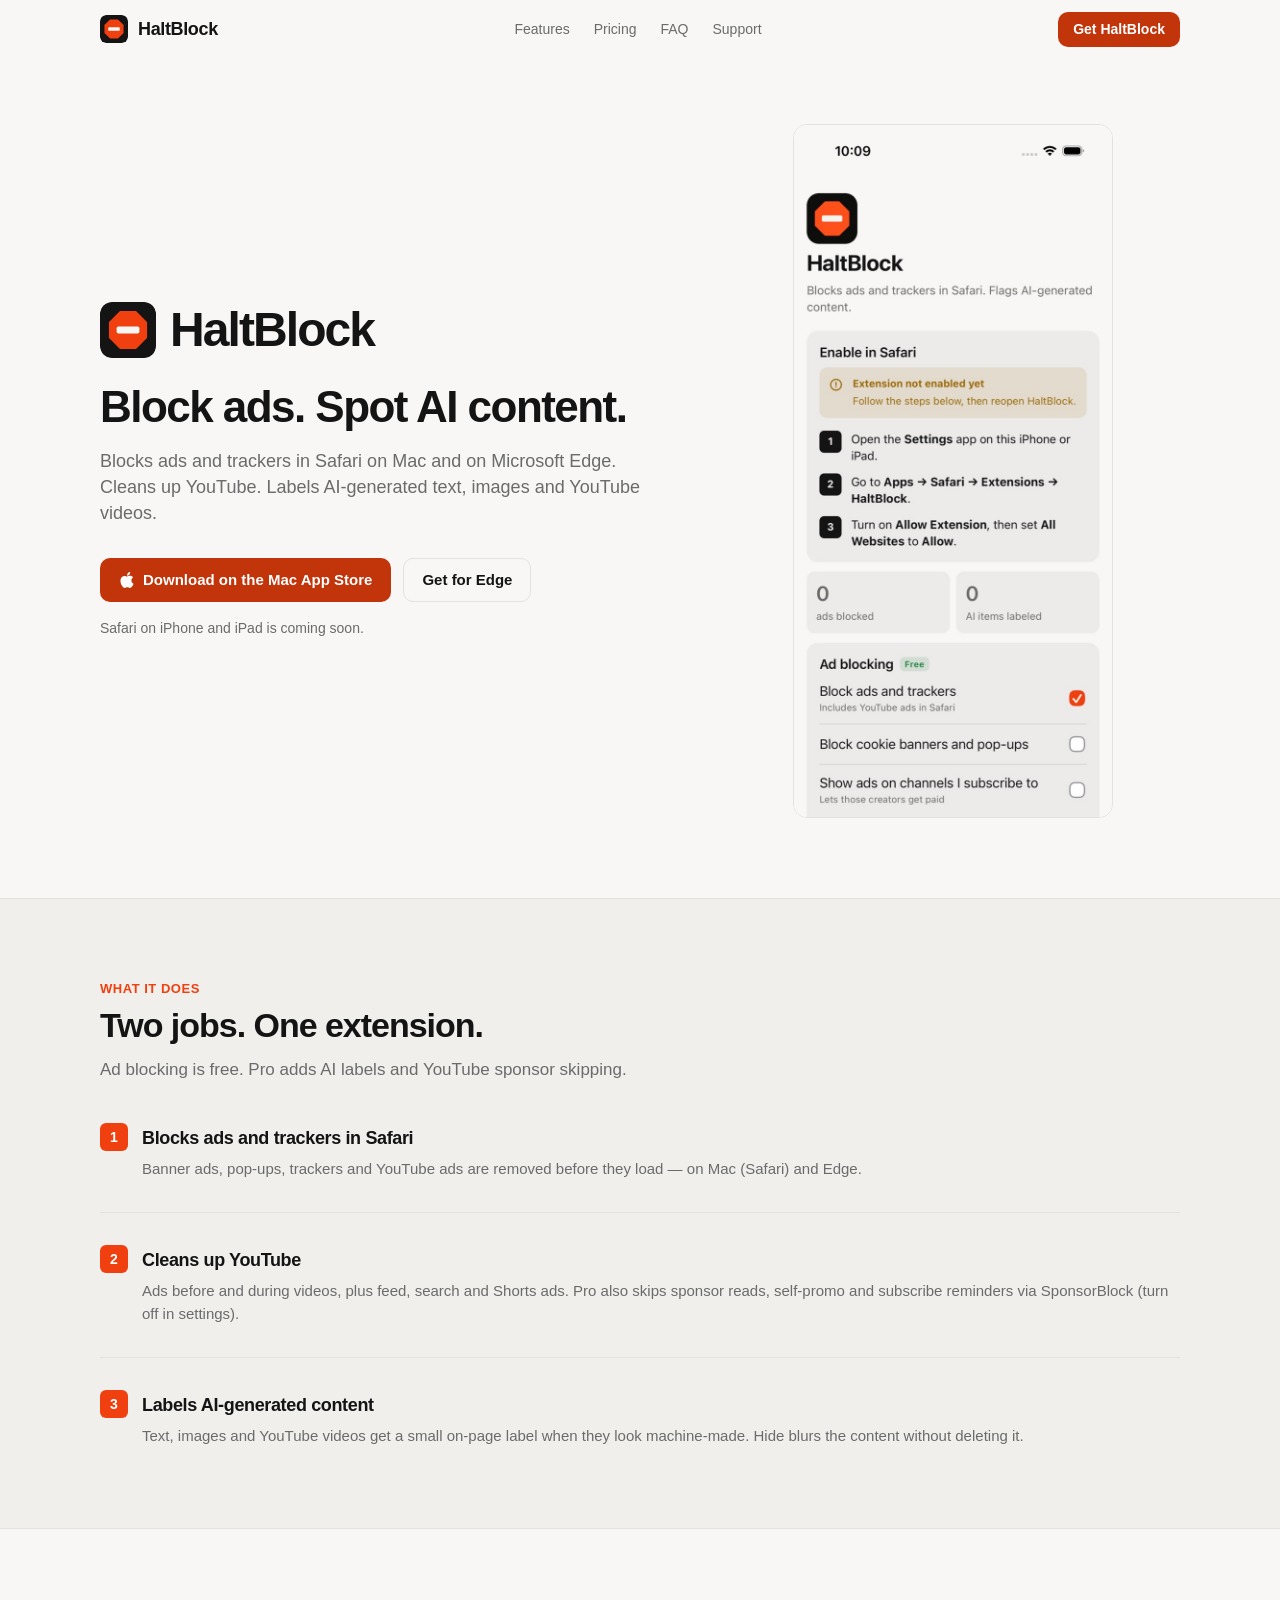
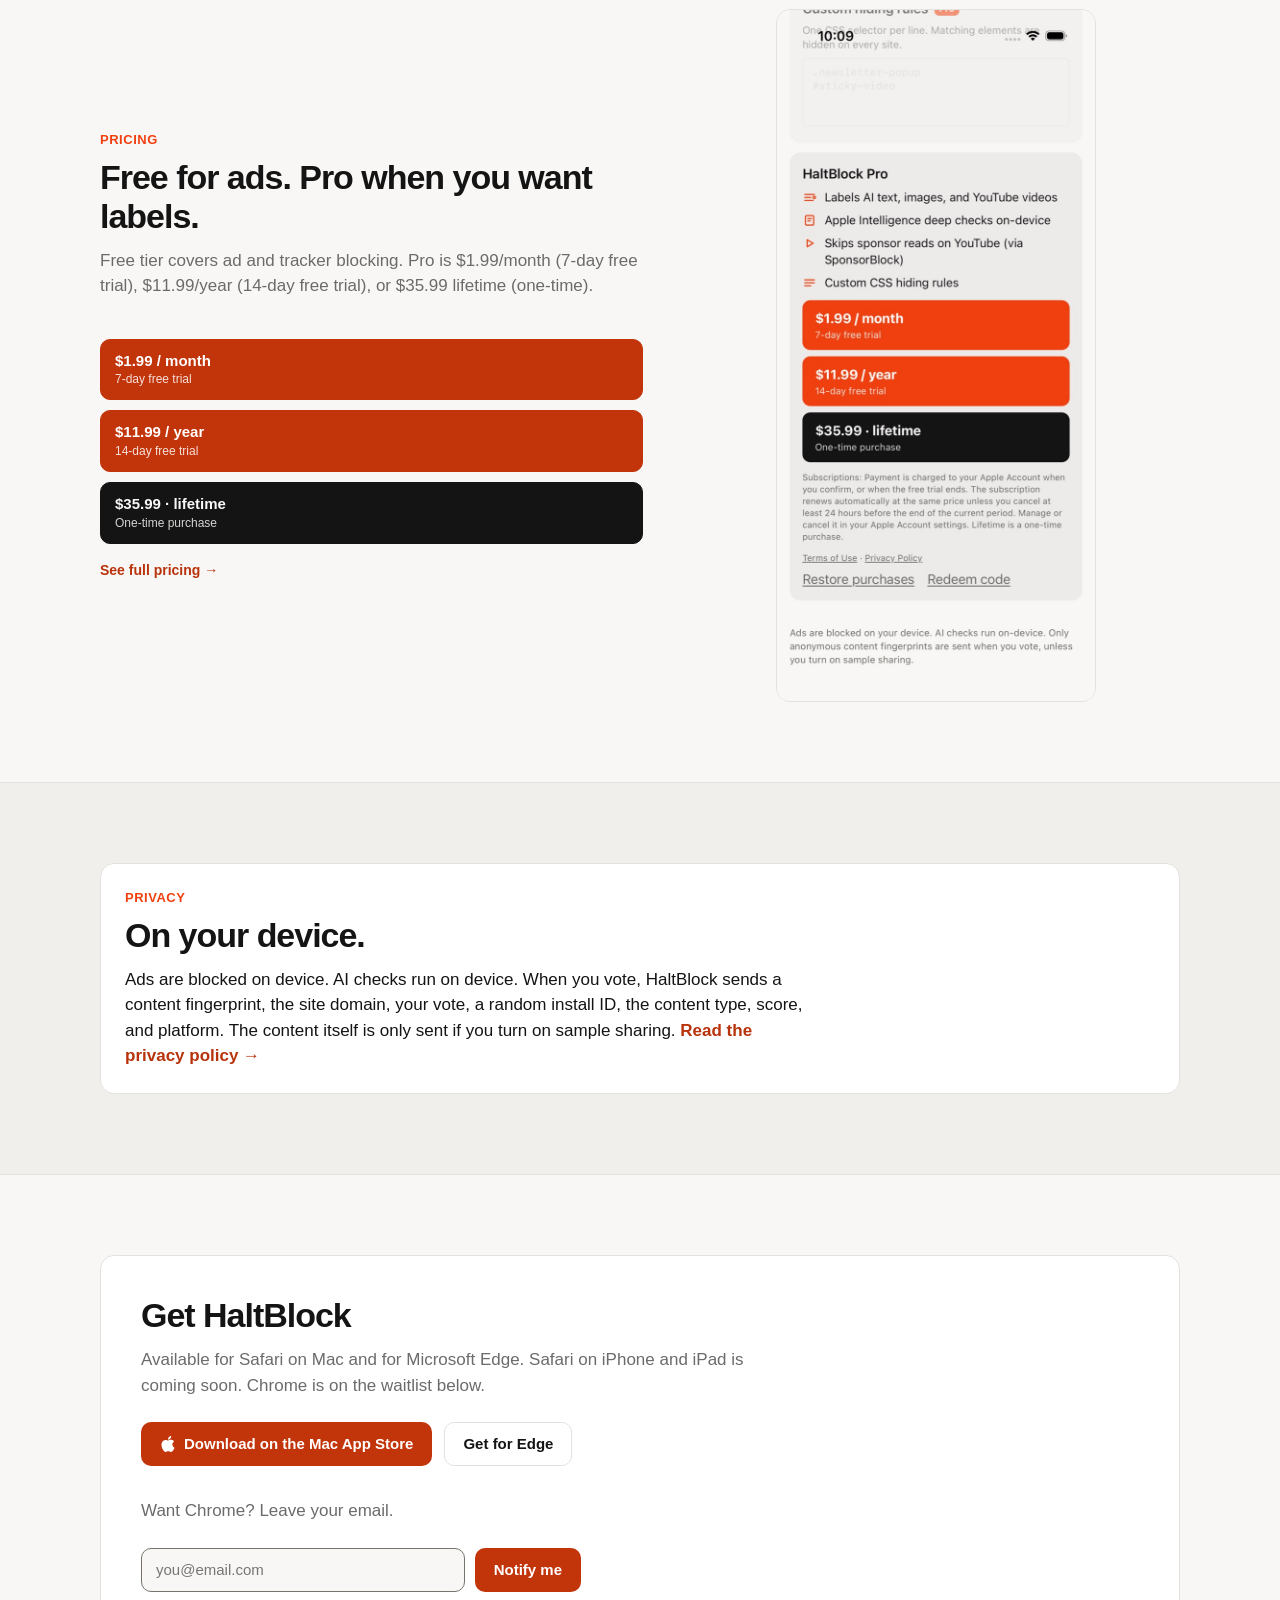
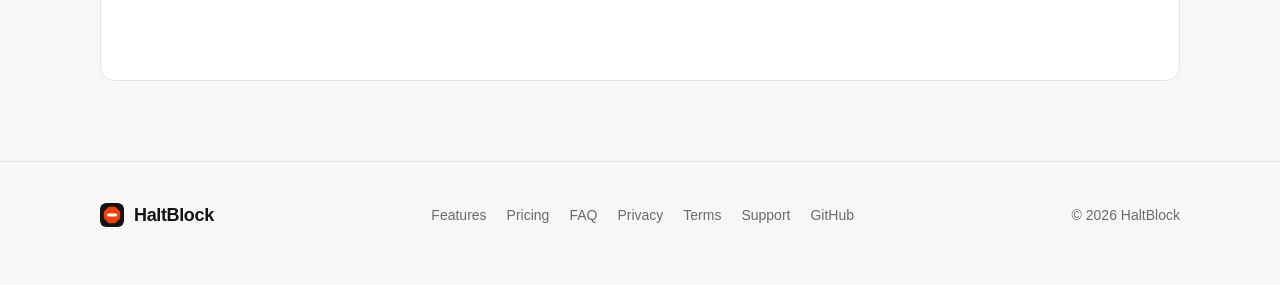
==== commit 193d216a: "Fix CodeRabbit and security findings on the marketing site. Harden checkout (no yearly fallback, all" ====
--- a/index.html
+++ b/index.html
@@ -3,16 +3,18 @@
 <head>
     <meta charset="utf-8">
     <meta name="viewport" content="width=device-width, initial-scale=1">
+    <meta name="referrer" content="strict-origin-when-cross-origin">
+    <meta http-equiv="Content-Security-Policy" content="default-src 'self'; script-src 'self' https://app.lemonsqueezy.com; style-src 'self' 'unsafe-inline'; img-src 'self' data:; font-src 'self'; connect-src 'self' https://lajxxqvvhaqkdothufyh.supabase.co; frame-src https://*.lemonsqueezy.com https://lemonsqueezy.com; base-uri 'self'; form-action 'self'; object-src 'none'">
     <title>HaltBlock — Block ads. Spot AI content.</title>
-    <meta name="description" content="HaltBlock blocks ads and trackers in Safari on iPhone, iPad and Mac, cleans up YouTube, and labels AI-generated text, images and YouTube videos. Ads are blocked on device; AI checks run on device.">
+    <meta name="description" content="HaltBlock blocks ads and trackers in Safari on Mac and on Microsoft Edge, cleans up YouTube, and labels AI-generated text, images and YouTube videos. Ads are blocked on device; AI checks run on device. iPhone and iPad coming soon.">
     <meta property="og:title" content="HaltBlock — Block ads. Spot AI content.">
-    <meta property="og:description" content="HaltBlock blocks ads and trackers in Safari on iPhone, iPad and Mac, cleans up YouTube, and labels AI-generated text, images and YouTube videos.">
+    <meta property="og:description" content="HaltBlock blocks ads and trackers in Safari on Mac and on Microsoft Edge, cleans up YouTube, and labels AI-generated text, images and YouTube videos. iPhone and iPad coming soon.">
     <meta property="og:type" content="website">
     <meta name="theme-color" media="(prefers-color-scheme: light)" content="#F8F7F5">
     <meta name="theme-color" media="(prefers-color-scheme: dark)" content="#0E0E0E">
     <link rel="icon" href="assets/logo.svg" type="image/svg+xml">
-    <link rel="stylesheet" href="assets/style.css?v=9">
-    <script src="assets/main.js?v=9" defer></script>
+    <link rel="stylesheet" href="assets/style.css?v=10">
+    <script src="assets/main.js?v=10" defer></script>
 </head>
 <body>
     <nav class="nav">
@@ -36,12 +38,12 @@
                     <span>HaltBlock</span>
                 </div>
                 <h1>Block ads. Spot AI content.</h1>
-                <p class="lead">Blocks ads and trackers in Safari on iPhone, iPad and Mac. Cleans up YouTube. Labels AI-generated text, images and YouTube videos.</p>
+                <p class="lead">Blocks ads and trackers in Safari on Mac and on Microsoft Edge. Cleans up YouTube. Labels AI-generated text, images and YouTube videos.</p>
                 <div class="hero-actions">
-                    <a href="https://apps.apple.com/us/app/haltblock-ai-ad-blocker/id6819837838?mt=12" class="button" rel="noopener"><svg width="16" height="16" viewBox="0 0 24 24" fill="currentColor" aria-hidden="true"><path d="M12.152 6.896c-.948 0-2.415-1.078-3.96-1.04-2.04.027-3.91 1.183-4.961 3.014-2.117 3.675-.546 9.103 1.519 12.09 1.013 1.454 2.208 3.09 3.792 3.039 1.52-.065 2.09-.987 3.935-.987 1.831 0 2.35.987 3.96.948 1.637-.026 2.676-1.48 3.676-2.948 1.156-1.688 1.636-3.325 1.662-3.415-.039-.013-3.182-1.221-3.22-4.857-.026-3.04 2.48-4.494 2.597-4.559-1.429-2.09-3.623-2.324-4.39-2.376-2-.156-3.675 1.09-4.61 1.09zM15.53 3.83c.843-1.012 1.4-2.427 1.245-3.83-1.207.052-2.662.805-3.532 1.818-.78.896-1.454 2.338-1.273 3.714 1.338.104 2.715-.688 3.559-1.701"/></svg>Download on the Mac App Store</a>
-                    <a href="https://microsoftedge.microsoft.com/addons/detail/nmaakingkhcmhkjenjofkkhcdcbfdnhn" class="button button-ghost" rel="noopener">Get for Edge</a>
+                    <a href="https://apps.apple.com/us/app/haltblock-ai-ad-blocker/id6819837838?mt=12" class="button" rel="noopener noreferrer"><svg width="16" height="16" viewBox="0 0 24 24" fill="currentColor" aria-hidden="true"><path d="M12.152 6.896c-.948 0-2.415-1.078-3.96-1.04-2.04.027-3.91 1.183-4.961 3.014-2.117 3.675-.546 9.103 1.519 12.09 1.013 1.454 2.208 3.09 3.792 3.039 1.52-.065 2.09-.987 3.935-.987 1.831 0 2.35.987 3.96.948 1.637-.026 2.676-1.48 3.676-2.948 1.156-1.688 1.636-3.325 1.662-3.415-.039-.013-3.182-1.221-3.22-4.857-.026-3.04 2.48-4.494 2.597-4.559-1.429-2.09-3.623-2.324-4.39-2.376-2-.156-3.675 1.09-4.61 1.09zM15.53 3.83c.843-1.012 1.4-2.427 1.245-3.83-1.207.052-2.662.805-3.532 1.818-.78.896-1.454 2.338-1.273 3.714 1.338.104 2.715-.688 3.559-1.701"/></svg>Download on the Mac App Store</a>
+                    <a href="https://microsoftedge.microsoft.com/addons/detail/nmaakingkhcmhkjenjofkkhcdcbfdnhn" class="button button-ghost" rel="noopener noreferrer">Get for Edge</a>
                 </div>
-                <p class="hero-note">Safari on iPhone and iPad installs from the App Store too.</p>
+                <p class="hero-note">Safari on iPhone and iPad is coming soon.</p>
             </div>
 
             <div class="hero-visual reveal">
@@ -68,7 +70,7 @@
                     <span class="mark" aria-hidden="true">1</span>
                     <div>
                         <h3>Blocks ads and trackers in Safari</h3>
-                        <p>Banner ads, pop-ups, trackers and YouTube ads are removed before they load — on iPhone, iPad and Mac.</p>
+                        <p>Banner ads, pop-ups, trackers and YouTube ads are removed before they load — on Mac (Safari) and Edge.</p>
                     </div>
                 </li>
                 <li>
@@ -82,7 +84,7 @@
                     <span class="mark" aria-hidden="true">3</span>
                     <div>
                         <h3>Labels AI-generated content</h3>
-                        <p>Text, images and YouTube videos get a small on-page label when they look machine-made. Nothing is deleted unless you hide it.</p>
+                        <p>Text, images and YouTube videos get a small on-page label when they look machine-made. Hide blurs the content without deleting it.</p>
                     </div>
                 </li>
             </ul>
@@ -102,7 +104,7 @@
                     <div class="price-option primary">$11.99 / year<span>14-day free trial</span></div>
                     <div class="price-option ink">$35.99 · lifetime<span>One-time purchase</span></div>
                 </div>
-                <p class="hero-note"><a href="pricing/" style="color: var(--brand); font-weight: 600">See full pricing →</a></p>
+                <p class="hero-note"><a href="pricing/" style="color: var(--brand-text); font-weight: 600">See full pricing →</a></p>
             </div>
             <figure class="shot shot-wide">
                 <img src="assets/shots/paywall-light.jpg" width="662" height="1440" alt="HaltBlock Pro paywall showing monthly, yearly and lifetime prices">
@@ -115,7 +117,7 @@
             <div class="privacy-callout">
                 <span class="kicker">Privacy</span>
                 <h2>On your device.</h2>
-                <p>Ads are blocked on device. AI checks run on device. Only anonymous content fingerprints are sent when you vote, unless you turn on sample sharing. <a href="privacy/">Read the privacy policy →</a></p>
+                <p>Ads are blocked on device. AI checks run on device. When you vote, HaltBlock sends a content fingerprint, the site domain, your vote, a random install ID, the content type, score, and platform. The content itself is only sent if you turn on sample sharing. <a href="privacy/">Read the privacy policy →</a></p>
             </div>
         </div>
     </section>
@@ -124,14 +126,14 @@
         <div class="container">
             <div class="cta-block">
                 <h2>Get HaltBlock</h2>
-                <p>Available for Safari on Mac now. Also on Microsoft Edge. Safari on iPhone and iPad walks you through enabling the extension after install.</p>
+                <p>Available for Safari on Mac and for Microsoft Edge. Safari on iPhone and iPad is coming soon. Chrome is on the waitlist below.</p>
                 <div class="download-actions">
-                    <a class="button" href="https://apps.apple.com/us/app/haltblock-ai-ad-blocker/id6819837838?mt=12" rel="noopener"><svg width="16" height="16" viewBox="0 0 24 24" fill="currentColor" aria-hidden="true"><path d="M12.152 6.896c-.948 0-2.415-1.078-3.96-1.04-2.04.027-3.91 1.183-4.961 3.014-2.117 3.675-.546 9.103 1.519 12.09 1.013 1.454 2.208 3.09 3.792 3.039 1.52-.065 2.09-.987 3.935-.987 1.831 0 2.35.987 3.96.948 1.637-.026 2.676-1.48 3.676-2.948 1.156-1.688 1.636-3.325 1.662-3.415-.039-.013-3.182-1.221-3.22-4.857-.026-3.04 2.48-4.494 2.597-4.559-1.429-2.09-3.623-2.324-4.39-2.376-2-.156-3.675 1.09-4.61 1.09zM15.53 3.83c.843-1.012 1.4-2.427 1.245-3.83-1.207.052-2.662.805-3.532 1.818-.78.896-1.454 2.338-1.273 3.714 1.338.104 2.715-.688 3.559-1.701"/></svg>Download on the Mac App Store</a>
-                    <a class="button button-ghost" href="https://microsoftedge.microsoft.com/addons/detail/nmaakingkhcmhkjenjofkkhcdcbfdnhn" rel="noopener">Get for Edge</a>
+                    <a class="button" href="https://apps.apple.com/us/app/haltblock-ai-ad-blocker/id6819837838?mt=12" rel="noopener noreferrer"><svg width="16" height="16" viewBox="0 0 24 24" fill="currentColor" aria-hidden="true"><path d="M12.152 6.896c-.948 0-2.415-1.078-3.96-1.04-2.04.027-3.91 1.183-4.961 3.014-2.117 3.675-.546 9.103 1.519 12.09 1.013 1.454 2.208 3.09 3.792 3.039 1.52-.065 2.09-.987 3.935-.987 1.831 0 2.35.987 3.96.948 1.637-.026 2.676-1.48 3.676-2.948 1.156-1.688 1.636-3.325 1.662-3.415-.039-.013-3.182-1.221-3.22-4.857-.026-3.04 2.48-4.494 2.597-4.559-1.429-2.09-3.623-2.324-4.39-2.376-2-.156-3.675 1.09-4.61 1.09zM15.53 3.83c.843-1.012 1.4-2.427 1.245-3.83-1.207.052-2.662.805-3.532 1.818-.78.896-1.454 2.338-1.273 3.714 1.338.104 2.715-.688 3.559-1.701"/></svg>Download on the Mac App Store</a>
+                    <a class="button button-ghost" href="https://microsoftedge.microsoft.com/addons/detail/nmaakingkhcmhkjenjofkkhcdcbfdnhn" rel="noopener noreferrer">Get for Edge</a>
                 </div>
                 <p class="notify-label">Want Chrome? Leave your email.</p>
                 <form class="notify" id="notify">
-                    <input type="email" placeholder="you@email.com" required aria-label="Email address">
+                    <input type="email" placeholder="you@email.com" required maxlength="254" autocomplete="email" aria-label="Email address">
                     <button class="button" type="submit">Notify me</button>
                 </form>
                 <p class="notify-msg" id="notify-msg" aria-live="polite"></p>
--- a/assets/style.css
+++ b/assets/style.css
@@ -1,6 +1,12 @@
 :root {
     --brand: #f04010;
-    --brand-hover: #d9380e;
+    /* Accessible text/fill tokens (4.5:1+); keep --brand for accents only. */
+    --brand-text: #b8330c;
+    --brand-text-hover: #9a2a09;
+    --brand-fill: #c2340a;
+    --brand-fill-hover: #a82e0a;
+    --brand-hover: var(--brand-fill-hover);
+    --input-border: #76746c;
     --paper: #f8f7f5;
     --paper-2: #f0efec;
     --ink: #141414;
@@ -35,7 +41,12 @@
         --ok-bg: #13261a;
         --warn: #e8b84a;
         --warn-bg: #2a220e;
-        --brand-hover: #ff5524;
+        --brand-text: #ff6b3d;
+        --brand-text-hover: #ff8a5c;
+        --brand-fill: #c2340a;
+        --brand-fill-hover: #a82e0a;
+        --brand-hover: var(--brand-fill-hover);
+        --input-border: #8a8880;
     }
 }
 
@@ -65,7 +76,7 @@
 }
 
 a:hover {
-    color: var(--brand);
+    color: var(--brand-text);
 }
 
 img {
@@ -153,7 +164,7 @@
     padding: 12px 18px;
     border: 1px solid transparent;
     border-radius: var(--radius);
-    background: var(--brand);
+    background: var(--brand-fill);
     color: #fff;
     font: 600 15px/1.2 var(--font);
     cursor: pointer;
@@ -161,8 +172,13 @@
 }
 
 .button:hover {
-    background: var(--brand-hover);
+    background: var(--brand-fill-hover);
     color: #fff;
+}
+
+.button[aria-disabled="true"] {
+    opacity: 0.75;
+    cursor: not-allowed;
 }
 
 .button:disabled {
@@ -495,8 +511,8 @@
 }
 
 .price-option.primary {
-    background: var(--brand);
-    border-color: var(--brand);
+    background: var(--brand-fill);
+    border-color: var(--brand-fill);
     color: #fff;
 }
 
@@ -659,7 +675,7 @@
 }
 
 .compare-table td.yes {
-    color: var(--brand);
+    color: var(--brand-text);
     font-weight: 700;
 }
 
@@ -736,9 +752,13 @@
 }
 
 .faq a {
-    color: var(--brand);
+    color: var(--brand-text);
     text-decoration: underline;
     text-underline-offset: 2px;
+}
+
+.faq a:hover {
+    color: var(--brand-text-hover);
 }
 
 .faq-group + .faq-group {
@@ -793,7 +813,7 @@
     flex: 1;
     min-width: 0;
     padding: 12px 14px;
-    border: 1px solid var(--line);
+    border: 1px solid var(--input-border);
     border-radius: var(--radius);
     background: var(--paper);
     color: var(--ink);
@@ -868,13 +888,13 @@
 }
 
 .legal a {
-    color: var(--brand);
+    color: var(--brand-text);
     text-decoration: underline;
     text-underline-offset: 2px;
 }
 
 .legal a:hover {
-    color: var(--brand-hover);
+    color: var(--brand-text-hover);
 }
 
 .page-head {
@@ -926,7 +946,7 @@
 }
 
 .row-copy .more {
-    color: var(--brand);
+    color: var(--brand-text);
     font-size: 15px;
     font-weight: 600;
 }
@@ -1068,7 +1088,7 @@
 }
 
 .log em {
-    color: var(--brand);
+    color: var(--brand-text);
     font-style: normal;
     font-size: 13px;
 }
@@ -1223,7 +1243,7 @@
 }
 
 .section-foot a {
-    color: var(--brand);
+    color: var(--brand-text);
     font-weight: 600;
 }
 
@@ -1428,7 +1448,7 @@
 }
 
 .privacy-callout a {
-    color: var(--brand);
+    color: var(--brand-text);
     font-weight: 600;
 }
 
